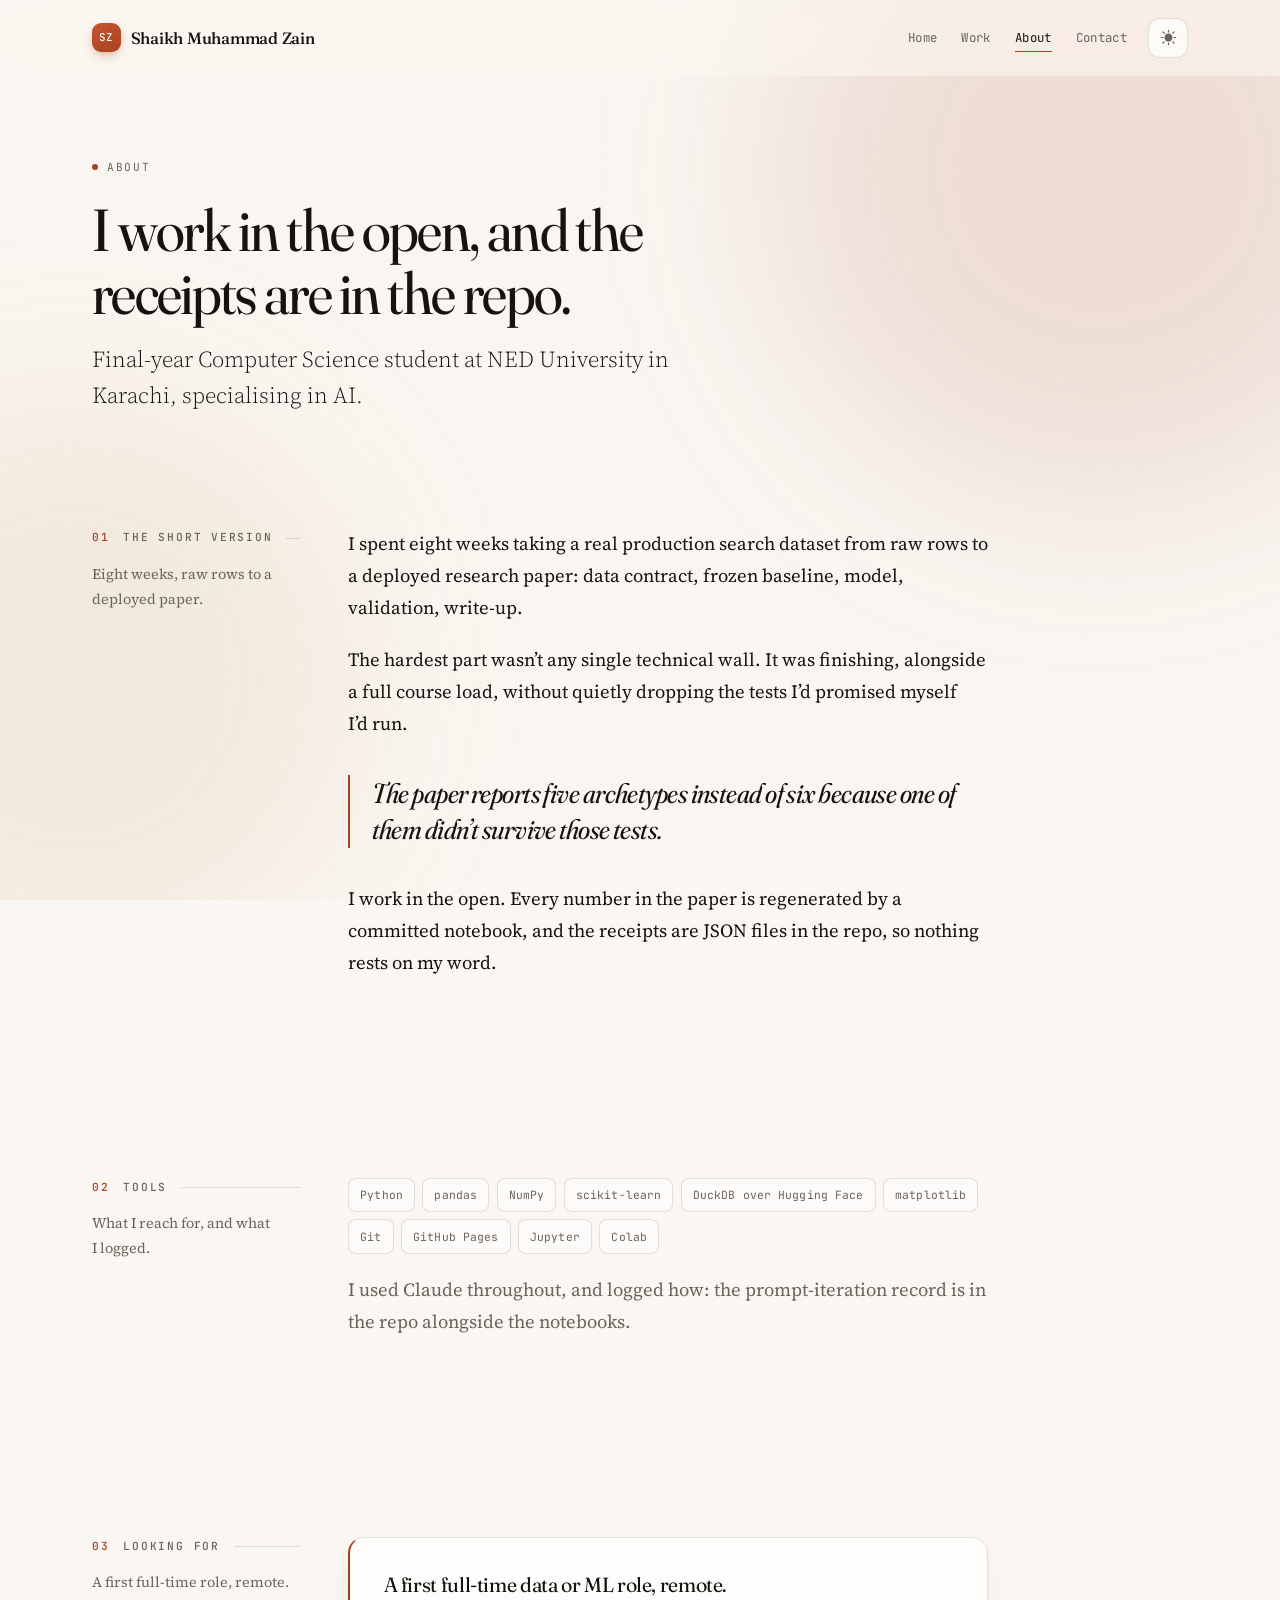
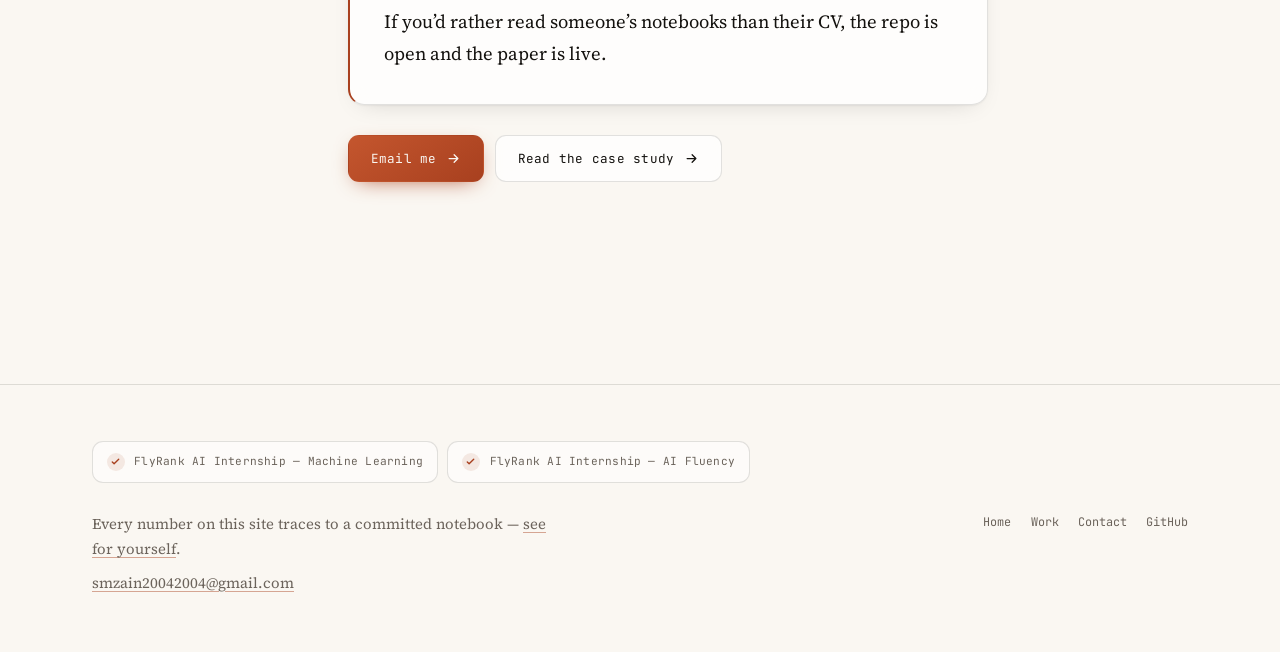
==== about.html @ d1a9a8fe "Add social share card and og:image meta Sharing any page previously rendered as a bare text card. Ad" ====
<!doctype html>
<html lang="en">
<head>
<meta charset="utf-8">
<meta name="viewport" content="width=device-width,initial-scale=1">
<title>About — Shaikh Muhammad Zain</title>
<meta name="description" content="Final-year Computer Science student at NED University in Karachi, specialising in AI. Eight weeks from raw rows to a deployed research paper.">
<link rel="canonical" href="https://zaindev04.github.io/about.html">
<meta name="theme-color" content="#FAF7F2" media="(prefers-color-scheme:light)">
<meta name="theme-color" content="#0B0A09" media="(prefers-color-scheme:dark)">
<meta property="og:type" content="profile">
<meta property="og:url" content="https://zaindev04.github.io/about.html">
<meta property="og:title" content="About — Shaikh Muhammad Zain">
<meta property="og:description" content="Final-year CS student at NED University, Karachi, specialising in AI. I work in the open — every number is regenerated by a committed notebook.">
<meta property="og:image" content="https://zaindev04.github.io/assets/og.png">
<meta property="og:image:width" content="1200">
<meta property="og:image:height" content="630">
<meta property="og:image:alt" content="Shaikh Muhammad Zain - I take messy production data from raw rows to a decision a team can act on. Five clusters of 3,365, 2,920, 735, 588 and 522 pages, with the 735 group highlighted.">
<meta name="twitter:card" content="summary_large_image">
<link rel="icon" href="data:image/svg+xml,%3Csvg%20xmlns%3D%22http%3A%2F%2Fwww.w3.org%2F2000%2Fsvg%22%20viewBox%3D%220%200%2032%2032%22%3E%3Crect%20width%3D%2232%22%20height%3D%2232%22%20rx%3D%228%22%20fill%3D%22%23E9A15E%22%2F%3E%3Ctext%20x%3D%2216%22%20y%3D%2222.5%22%20font-family%3D%22monospace%22%20font-size%3D%2217%22%20font-weight%3D%22700%22%20text-anchor%3D%22middle%22%20fill%3D%22%230B0A09%22%3EZ%3C%2Ftext%3E%3C%2Fsvg%3E">
<link rel="preconnect" href="https://fonts.googleapis.com">
<link rel="preconnect" href="https://fonts.gstatic.com" crossorigin>
<link rel="stylesheet" href="https://fonts.googleapis.com/css2?family=Fraunces:ital,opsz,wght@0,9..144,300..700;1,9..144,300..700&family=JetBrains+Mono:wght@400;500&family=Source+Serif+4:ital,opsz,wght@0,8..60,300..600;1,8..60,300..400&display=swap">
<link rel="stylesheet" href="assets/site.css">
<script>document.documentElement.classList.add('js');try{var t=localStorage.getItem('theme');if(t)document.documentElement.setAttribute('data-theme',t)}catch(e){}setTimeout(function(){if(!window.__siteBooted)document.querySelectorAll('.rv').forEach(function(e){e.classList.add('in')})},3000);</script>
</head>
<body>

<div class="progress" aria-hidden="true"></div>
<div class="aura" aria-hidden="true"><i></i><i></i></div>
<a class="skip" href="#main">Skip to content</a>

<header>
  <div class="shell bar">
    <a class="mark" href="index.html">
      <span class="glyph" aria-hidden="true">SZ</span>
      <span class="full">Shaikh Muhammad Zain</span>
    </a>
    <nav class="primary" aria-label="Primary">
      <a href="index.html">Home</a>
      <a href="work.html">Work</a>
      <a href="about.html" aria-current="page">About</a>
      <a href="contact.html">Contact</a>
    </nav>
    <button class="tog" type="button" aria-label="Switch theme" aria-pressed="false">
      <svg viewBox="0 0 24 24" fill="none" aria-hidden="true">
        <mask id="moon"><rect width="24" height="24" fill="#fff"/><circle class="cut" cx="12" cy="12" r="7" fill="#000"/></mask>
        <circle cx="12" cy="12" r="5.5" fill="currentColor" mask="url(#moon)"/>
        <g class="rays" stroke="currentColor" stroke-width="1.7" stroke-linecap="round">
          <path d="M12 1.8v2.3M12 19.9v2.3M4.2 4.2l1.7 1.7M18.1 18.1l1.7 1.7M1.8 12h2.3M19.9 12h2.3M4.2 19.8l1.7-1.7M18.1 5.9l1.7-1.7"/>
        </g>
      </svg>
    </button>
    <button class="burger" type="button" aria-label="Menu" aria-expanded="false" aria-controls="menu">
      <span></span><span></span><span></span>
    </button>
  </div>
</header>

<div class="sheet" id="menu">
  <a href="index.html"><i>01</i> Home</a>
  <a href="work.html"><i>02</i> Work</a>
  <a href="about.html"><i>03</i> About</a>
  <a href="contact.html"><i>04</i> Contact</a>
</div>

<main id="main">

  <section class="shell">
    <p class="eyebrow rv"><span class="dot" aria-hidden="true"></span>About</p>
    <h1 class="page col-wide rv">I work in the open, and the receipts are in the repo.</h1>
    <p class="lede col rv">Final-year Computer Science student at NED University in Karachi,
    specialising in AI.</p>
  </section>

  <section class="shell band">
    <div class="rail">
      <div class="aside rv">
        <h2 class="rulehead"><span class="n">01</span> The short version</h2>
        <p>Eight weeks, raw rows to a deployed paper.</p>
      </div>
      <div class="col rv">
        <p>I spent eight weeks taking a real production search dataset from raw rows to a deployed
        research paper: data contract, frozen baseline, model, validation, write-up.</p>
        <p>The hardest part wasn&rsquo;t any single technical wall. It was finishing, alongside a full
        course load, without quietly dropping the tests I&rsquo;d promised myself I&rsquo;d run.</p>
        <p class="pull">The paper reports five archetypes instead of six because one of them
        didn&rsquo;t survive those tests.</p>
        <p>I work in the open. Every number in the paper is regenerated by a committed notebook, and
        the receipts are JSON files in the repo, so nothing rests on my word.</p>
      </div>
    </div>
  </section>

  <section class="shell band">
    <div class="rail">
      <div class="aside rv">
        <h2 class="rulehead"><span class="n">02</span> Tools</h2>
        <p>What I reach for, and what I logged.</p>
      </div>
      <div class="col rv">
        <ul class="chips">
          <li class="chip">Python</li>
          <li class="chip">pandas</li>
          <li class="chip">NumPy</li>
          <li class="chip">scikit-learn</li>
          <li class="chip">DuckDB over Hugging Face</li>
          <li class="chip">matplotlib</li>
          <li class="chip">Git</li>
          <li class="chip">GitHub Pages</li>
          <li class="chip">Jupyter</li>
          <li class="chip">Colab</li>
        </ul>
        <p class="muted">I used Claude throughout, and logged how: the prompt-iteration record is in
        the repo alongside the notebooks.</p>
      </div>
    </div>
  </section>

  <section class="shell band">
    <div class="rail">
      <div class="aside rv">
        <h2 class="rulehead"><span class="n">03</span> Looking for</h2>
        <p>A first full-time role, remote.</p>
      </div>
      <div class="col rv">
        <div class="panel panel-accent">
          <h3>A first full-time data or ML role, remote.</h3>
          <p style="margin-bottom:0">If you&rsquo;d rather read someone&rsquo;s notebooks than their
          CV, the repo is open and the paper is live.</p>
        </div>
        <div class="actions">
          <a class="btn btn-solid" href="mailto:smzain20042004@gmail.com?subject=Role">
            <span>Email me</span>
            <svg viewBox="0 0 24 24" fill="none" stroke="currentColor" stroke-width="2" stroke-linecap="round" stroke-linejoin="round" aria-hidden="true"><path d="M5 12h14M13 6l6 6-6 6"/></svg>
          </a>
          <a class="btn btn-ghost" href="work.html">
            <span>Read the case study</span>
            <svg viewBox="0 0 24 24" fill="none" stroke="currentColor" stroke-width="2" stroke-linecap="round" stroke-linejoin="round" aria-hidden="true"><path d="M5 12h14M13 6l6 6-6 6"/></svg>
          </a>
        </div>
      </div>
    </div>
  </section>

</main>

<footer>
  <div class="shell">
    <div class="creds">
      <a class="badge" href="https://internship.flyrank.ai/verify/FR-D11-78688-4745F?first_name=Shaikh" target="_blank" rel="noopener">
        <span class="seal" aria-hidden="true"><svg viewBox="0 0 24 24" fill="none" stroke="currentColor" stroke-width="3" stroke-linecap="round" stroke-linejoin="round"><path d="m5 13 4 4 10-10"/></svg></span>
        FlyRank AI Internship — Machine Learning
      </a>
      <a class="badge" href="https://internship.flyrank.ai/verify/FR-D11-ABB84-E6DFD?first_name=Shaikh" target="_blank" rel="noopener">
        <span class="seal" aria-hidden="true"><svg viewBox="0 0 24 24" fill="none" stroke="currentColor" stroke-width="3" stroke-linecap="round" stroke-linejoin="round"><path d="m5 13 4 4 10-10"/></svg></span>
        FlyRank AI Internship — AI Fluency
      </a>
    </div>
    <div class="foot-grid">
      <div>
        <p>Every number on this site traces to a committed notebook —
        <a href="https://github.com/ZainDev04/Flyrank-ML-Internship">see for yourself</a>.</p>
        <p><a href="mailto:smzain20042004@gmail.com">smzain20042004@gmail.com</a></p>
      </div>
      <nav class="foot-links" aria-label="Footer">
        <a href="index.html">Home</a>
        <a href="work.html">Work</a>
        <a href="contact.html">Contact</a>
        <a href="https://github.com/ZainDev04/Flyrank-ML-Internship">GitHub</a>
      </nav>
    </div>
  </div>
</footer>

<script src="assets/site.js"></script>
</body>
</html>
---- assets/site.css ----
/* =========================================================================
   Shaikh Muhammad Zain — portfolio
   Dark editorial luxe. One stylesheet, no framework, no build step.
   ========================================================================= */

/* ---------- 1. tokens ---------------------------------------------------- */
:root{
  /* warm paper — light theme is the fallback identity */
  --bg:#FAF7F2;
  --bg-2:#F3EFE8;
  --fg:#14120F;
  --muted:#6B635B;
  --rule:rgba(20,18,15,.12);
  --rule-2:rgba(20,18,15,.06);
  --surface:rgba(255,255,255,.72);
  --surface-2:rgba(255,255,255,.5);
  --accent:#A8401F;
  --accent-lift:#C4562E;
  --accent-ink:#FAF7F2;
  --accent-soft:rgba(168,64,31,.10);
  --glow-a:rgba(168,64,31,.13);
  --glow-b:rgba(196,120,46,.10);
  --shadow:0 1px 2px rgba(20,18,15,.05),0 8px 26px -14px rgba(20,18,15,.22);
  --shadow-lift:0 2px 6px rgba(20,18,15,.06),0 20px 50px -24px rgba(20,18,15,.30);
  --grain:.024;

  /* type */
  --display:"Fraunces",Charter,"Iowan Old Style",Georgia,serif;
  --serif:"Source Serif 4",Charter,Georgia,serif;
  --mono:"JetBrains Mono",ui-monospace,SFMono-Regular,Menlo,monospace;

  /* metrics */
  --measure:40rem;      /* reading column */
  --wide:74rem;         /* section shell  */
  --gutter:clamp(1.15rem,4.5vw,2.75rem);
  --fs:clamp(1rem,.94rem + .28vw,1.1875rem);

  /* motion */
  --ease:cubic-bezier(.22,.68,.36,1);
  --ease-out:cubic-bezier(.16,1,.3,1);
  --t:.45s;
}

/* dark — the primary identity */
@media (prefers-color-scheme:dark){
  :root:not([data-theme=light]){
    --bg:#0B0A09;
    --bg-2:#131110;
    --fg:#F2EDE6;
    --muted:#9A9189;
    --rule:rgba(242,237,230,.13);
    --rule-2:rgba(242,237,230,.06);
    --surface:rgba(242,237,230,.035);
    --surface-2:rgba(242,237,230,.02);
    --accent:#E9A15E;
    --accent-lift:#F4B776;
    --accent-ink:#0B0A09;
    --accent-soft:rgba(233,161,94,.13);
    --glow-a:rgba(233,161,94,.16);
    --glow-b:rgba(200,92,58,.14);
    --shadow:0 1px 2px rgba(0,0,0,.5),0 10px 34px -16px rgba(0,0,0,.8);
    --shadow-lift:0 2px 8px rgba(0,0,0,.55),0 26px 60px -26px rgba(0,0,0,.9);
    --grain:.05;
  }
}
:root[data-theme=dark]{
  --bg:#0B0A09;
  --bg-2:#131110;
  --fg:#F2EDE6;
  --muted:#9A9189;
  --rule:rgba(242,237,230,.13);
  --rule-2:rgba(242,237,230,.06);
  --surface:rgba(242,237,230,.035);
  --surface-2:rgba(242,237,230,.02);
  --accent:#E9A15E;
  --accent-lift:#F4B776;
  --accent-ink:#0B0A09;
  --accent-soft:rgba(233,161,94,.13);
  --glow-a:rgba(233,161,94,.16);
  --glow-b:rgba(200,92,58,.14);
  --shadow:0 1px 2px rgba(0,0,0,.5),0 10px 34px -16px rgba(0,0,0,.8);
  --shadow-lift:0 2px 8px rgba(0,0,0,.55),0 26px 60px -26px rgba(0,0,0,.9);
  --grain:.05;
}

/* ---------- 2. base ------------------------------------------------------ */
*,*::before,*::after{box-sizing:border-box}
html{scroll-behavior:smooth;-webkit-text-size-adjust:100%}
body{
  margin:0;background:var(--bg);color:var(--fg);
  font-family:var(--serif);font-size:var(--fs);line-height:1.72;
  -webkit-font-smoothing:antialiased;-moz-osx-font-smoothing:grayscale;
  overflow-x:hidden;
  transition:background var(--t) var(--ease),color var(--t) var(--ease);
}
/* Film grain — the tactile layer that keeps flat dark from looking cheap.
   Deliberately no mix-blend-mode and no oversized box: a blended full-screen
   layer pulls the whole page into one composited group and repaints on every
   scroll. Plain opacity over a fixed viewport-sized tile is far cheaper and
   visually near-identical at these levels. */
body::after{
  content:"";position:fixed;inset:0;z-index:9999;pointer-events:none;
  opacity:var(--grain);
  background-image:url("data:image/svg+xml;charset=utf-8,%3Csvg%20xmlns%3D%22http%3A%2F%2Fwww.w3.org%2F2000%2Fsvg%22%20width%3D%22220%22%20height%3D%22220%22%3E%3Cfilter%20id%3D%22n%22%3E%3CfeTurbulence%20type%3D%22fractalNoise%22%20baseFrequency%3D%22.82%22%20numOctaves%3D%224%22%20stitchTiles%3D%22stitch%22%2F%3E%3CfeColorMatrix%20type%3D%22saturate%22%20values%3D%220%22%2F%3E%3C%2Ffilter%3E%3Crect%20width%3D%22100%25%22%20height%3D%22100%25%22%20filter%3D%22url(%23n)%22%2F%3E%3C%2Fsvg%3E");
  transition:opacity var(--t) var(--ease);
}
img,svg,canvas{display:block;max-width:100%}
::selection{background:var(--accent);color:var(--accent-ink)}
:focus-visible{outline:2px solid var(--accent);outline-offset:3px;border-radius:3px}
.sr{position:absolute;width:1px;height:1px;padding:0;margin:-1px;overflow:hidden;
  clip:rect(0 0 0 0);white-space:nowrap;border:0}
.skip{
  position:fixed;top:.6rem;left:.6rem;z-index:200;transform:translateY(-180%);
  background:var(--fg);color:var(--bg);padding:.62rem 1rem;border-radius:8px;
  font-family:var(--mono);font-size:.76rem;text-decoration:none;
  transition:transform .3s var(--ease);
}
.skip:focus{transform:none}

/* ---------- 3. layout ---------------------------------------------------- */
.shell{width:100%;max-width:var(--wide);margin-inline:auto;padding-inline:var(--gutter)}
.col{max-width:var(--measure)}
.col-wide{max-width:56rem}
main{padding-top:clamp(2.25rem,6vw,4.5rem)}
section{position:relative}
.band{padding-block:clamp(2.75rem,7vw,6rem)}
.band-tight{padding-block:clamp(2rem,5vw,3.5rem)}

/* ambient light — two slow pools drifting behind the page */
.aura{position:fixed;inset:0;z-index:-1;pointer-events:none;overflow:hidden}
.aura i{position:absolute;display:block;border-radius:50%;filter:blur(90px);will-change:transform}
.aura i:nth-child(1){
  width:52vw;height:52vw;max-width:760px;max-height:760px;
  top:-18vh;right:-12vw;background:var(--glow-a);
  animation:drift-a 34s var(--ease) infinite alternate;
}
.aura i:nth-child(2){
  width:44vw;height:44vw;max-width:620px;max-height:620px;
  top:44vh;left:-16vw;background:var(--glow-b);
  animation:drift-b 42s var(--ease) infinite alternate;
}
@keyframes drift-a{to{transform:translate3d(-7vw,9vh,0) scale(1.14)}}
@keyframes drift-b{to{transform:translate3d(9vw,-7vh,0) scale(1.1)}}

/* ---------- 4. header ---------------------------------------------------- */
.progress{
  position:fixed;top:0;left:0;height:2px;width:100%;z-index:120;
  transform:scaleX(0);transform-origin:0 50%;
  background:linear-gradient(90deg,var(--accent),var(--accent-lift));
  will-change:transform;
}
header{
  position:sticky;top:0;z-index:100;
  background:color-mix(in srgb,var(--bg) 80%,transparent);
  border-bottom:1px solid transparent;
  transition:border-color .4s var(--ease),background .4s var(--ease);
}
@supports (backdrop-filter:blur(1px)) or (-webkit-backdrop-filter:blur(1px)){
  header{
    background:color-mix(in srgb,var(--bg) 62%,transparent);
    -webkit-backdrop-filter:saturate(1.5) blur(16px);
    backdrop-filter:saturate(1.5) blur(16px);
  }
}
header.stuck{border-bottom-color:var(--rule)}
.bar{display:flex;align-items:center;gap:.6rem;padding-block:clamp(.8rem,2vw,1.1rem)}

.mark{
  display:inline-flex;align-items:center;gap:.6rem;margin-right:auto;
  text-decoration:none;color:var(--fg);font-family:var(--display);
  font-weight:500;font-size:1.02rem;letter-spacing:-.015em;
}
.mark .glyph{
  display:grid;place-items:center;flex:none;width:29px;height:29px;border-radius:9px;
  background:linear-gradient(145deg,var(--accent-lift),var(--accent));
  color:var(--accent-ink);font-family:var(--mono);font-size:.68rem;font-weight:500;
  letter-spacing:.01em;line-height:1;
  box-shadow:0 4px 14px -6px var(--accent);
  transition:transform .55s var(--ease-out);
}
.mark:hover .glyph{transform:rotate(-9deg) scale(1.07)}
.mark .full{white-space:nowrap}

nav.primary{display:flex;align-items:center;gap:.1rem}
nav.primary a{
  position:relative;color:var(--muted);text-decoration:none;
  font-family:var(--mono);font-size:.775rem;letter-spacing:.03em;
  padding:.55rem .7rem;border-radius:7px;
  transition:color .3s var(--ease);
}
nav.primary a::after{
  content:"";position:absolute;left:.7rem;right:.7rem;bottom:.3rem;height:1px;
  background:var(--accent);transform:scaleX(0);transform-origin:100% 50%;
  transition:transform .42s var(--ease-out);
}
nav.primary a:hover{color:var(--fg)}
nav.primary a:hover::after,
nav.primary a[aria-current=page]::after{transform:scaleX(1);transform-origin:0 50%}
nav.primary a[aria-current=page]{color:var(--fg)}

.tog,.burger{
  flex:none;display:grid;place-items:center;width:40px;height:40px;
  background:var(--surface);border:1px solid var(--rule);border-radius:11px;
  color:var(--muted);cursor:pointer;
  transition:color .3s var(--ease),border-color .3s var(--ease),background .3s var(--ease);
}
.tog:hover,.burger:hover{color:var(--fg);border-color:var(--accent);background:var(--accent-soft)}
.tog svg{width:17px;height:17px}
.tog .cut{transform:translate(9px,-9px);transition:transform .55s var(--ease-out)}
.tog .rays{opacity:1;transform-origin:12px 12px;
  transition:opacity .3s var(--ease),transform .55s var(--ease-out)}
:root[data-theme=dark] .tog .cut{transform:translate(-3.5px,-3.5px)}
:root[data-theme=dark] .tog .rays{opacity:0;transform:scale(.4)}
@media (prefers-color-scheme:dark){
  :root:not([data-theme=light]) .tog .cut{transform:translate(-3.5px,-3.5px)}
  :root:not([data-theme=light]) .tog .rays{opacity:0;transform:scale(.4)}
}

/* mobile menu */
.burger{display:none;color:var(--fg)}
.burger span{display:block;width:15px;height:1.5px;background:currentColor;border-radius:2px;
  transition:transform .4s var(--ease-out),opacity .25s var(--ease)}
.burger span+span{margin-top:4px}
.burger[aria-expanded=true] span:nth-child(1){transform:translateY(5.5px) rotate(45deg)}
.burger[aria-expanded=true] span:nth-child(2){opacity:0}
.burger[aria-expanded=true] span:nth-child(3){transform:translateY(-5.5px) rotate(-45deg)}
.sheet{
  position:fixed;inset:0;z-index:99;display:none;
  padding:5.5rem var(--gutter) 2rem;
  background:color-mix(in srgb,var(--bg) 97%,transparent);
  -webkit-backdrop-filter:blur(22px);backdrop-filter:blur(22px);
}
.sheet.open{display:block}
.sheet a{
  display:flex;align-items:baseline;gap:.9rem;
  padding:1.1rem 0;border-bottom:1px solid var(--rule-2);
  color:var(--fg);text-decoration:none;
  font-family:var(--display);font-size:1.7rem;font-weight:400;letter-spacing:-.022em;
  opacity:0;transform:translateY(16px);
}
.sheet.open a{animation:sheet-in .55s var(--ease-out) forwards}
.sheet.open a:nth-child(1){animation-delay:.04s}
.sheet.open a:nth-child(2){animation-delay:.09s}
.sheet.open a:nth-child(3){animation-delay:.14s}
.sheet.open a:nth-child(4){animation-delay:.19s}
.sheet a i{font-family:var(--mono);font-size:.66rem;font-style:normal;color:var(--accent)}
@keyframes sheet-in{to{opacity:1;transform:none}}

/* ---------- 5. type ------------------------------------------------------ */
h1,h2,h3,h4{font-family:var(--display);font-weight:400;
  font-variation-settings:"opsz" 100,"SOFT" 20,"WONK" 0}
.display{
  font-size:clamp(2.15rem,1.15rem + 3.5vw,3.75rem);
  line-height:1.06;letter-spacing:-.03em;margin:0 0 1.5rem;
  font-variation-settings:"opsz" 144,"SOFT" 24,"WONK" 1;
  text-wrap:balance;
}
.display .lit{
  background:linear-gradient(102deg,var(--accent-lift),var(--accent));
  -webkit-background-clip:text;background-clip:text;color:transparent;
  font-style:italic;font-variation-settings:"opsz" 144,"SOFT" 40,"WONK" 1;
}
h1.page{
  font-size:clamp(2rem,1.15rem + 3.4vw,3.7rem);
  line-height:1.06;letter-spacing:-.028em;margin:0 0 1.1rem;
  font-variation-settings:"opsz" 144,"SOFT" 22,"WONK" 1;
  text-wrap:balance;
}
h3{font-size:1.28rem;line-height:1.32;letter-spacing:-.018em;margin:0 0 .5rem;
  font-variation-settings:"opsz" 60,"SOFT" 20,"WONK" 0}
p{margin:0 0 1.2rem;text-wrap:pretty}
a{color:var(--accent);text-decoration-thickness:1px;text-underline-offset:3px;
  text-decoration-color:color-mix(in srgb,var(--accent) 45%,transparent);
  transition:text-decoration-color .3s var(--ease),color .3s var(--ease)}
a:hover{text-decoration-color:var(--accent)}
strong{font-weight:600;color:var(--fg)}
.lede{font-size:clamp(1.12rem,1rem + .55vw,1.42rem);line-height:1.56;
  color:var(--fg);font-weight:300;margin-bottom:1.6rem;text-wrap:pretty}
.muted{color:var(--muted)}
.small{font-size:.92rem}
ul.list{padding:0;margin:0 0 1.2rem;list-style:none}
ul.list li{position:relative;padding-left:1.4rem;margin-bottom:.75rem}
ul.list li::before{
  content:"";position:absolute;left:.15rem;top:.72em;width:5px;height:5px;
  border-radius:50%;background:var(--accent);
}

/* section heading: number + label + rule */
.rulehead{
  display:flex;align-items:center;gap:.85rem;
  margin:0 0 1.6rem;font-family:var(--mono);font-weight:500;
  font-size:.7rem;letter-spacing:.16em;text-transform:uppercase;color:var(--muted);
}
.rulehead .n{color:var(--accent);font-variant-numeric:tabular-nums}
.rulehead::after{content:"";flex:1;height:1px;background:var(--rule)}

.eyebrow{
  display:inline-flex;align-items:center;gap:.55rem;margin:0 0 1.4rem;
  font-family:var(--mono);font-size:.7rem;letter-spacing:.16em;
  text-transform:uppercase;color:var(--muted);
}
.eyebrow .dot{
  width:6px;height:6px;border-radius:50%;background:var(--accent);flex:none;
  box-shadow:0 0 0 0 var(--accent);animation:pulse 3s infinite;
}
@keyframes pulse{
  0%{box-shadow:0 0 0 0 var(--accent-soft)}
  70%{box-shadow:0 0 0 8px transparent}
  100%{box-shadow:0 0 0 0 transparent}
}

/* ---------- 6. buttons --------------------------------------------------- */
.actions{display:flex;flex-wrap:wrap;gap:.7rem;margin:1.9rem 0 0}
.btn{
  position:relative;display:inline-flex;align-items:center;gap:.6rem;
  min-height:46px;padding:.72rem 1.35rem;border-radius:11px;
  font-family:var(--mono);font-size:.79rem;letter-spacing:.02em;
  text-decoration:none;cursor:pointer;border:1px solid transparent;
  transition:transform .35s var(--ease-out),box-shadow .35s var(--ease),
             border-color .3s var(--ease),color .3s var(--ease),background .3s var(--ease);
  will-change:transform;
}
.btn svg{width:15px;height:15px;flex:none;
  transition:transform .4s var(--ease-out)}
.btn:hover{transform:translateY(-2px)}
.btn:active{transform:translateY(0)}
.btn-solid{
  background:linear-gradient(145deg,var(--accent-lift),var(--accent));
  color:var(--accent-ink);box-shadow:0 6px 22px -10px var(--accent);
  text-decoration:none;
}
.btn-solid:hover{box-shadow:0 12px 32px -12px var(--accent)}
.btn-solid:hover svg{transform:translateX(3px)}
.btn-ghost{
  background:var(--surface);border-color:var(--rule);color:var(--fg);
  -webkit-backdrop-filter:blur(8px);backdrop-filter:blur(8px);
}
.btn-ghost:hover{border-color:var(--accent);color:var(--accent)}
.btn-ghost:hover svg{transform:translate(2px,-2px)}

/* ---------- 7. surfaces -------------------------------------------------- */
.panel{
  position:relative;border:1px solid var(--rule);border-radius:16px;
  background:var(--surface);padding:clamp(1.35rem,3.5vw,2.1rem);
  -webkit-backdrop-filter:blur(10px);backdrop-filter:blur(10px);
  box-shadow:var(--shadow);
  transition:border-color .4s var(--ease),box-shadow .4s var(--ease),transform .4s var(--ease-out);
}
.panel:hover{border-color:color-mix(in srgb,var(--accent) 45%,var(--rule))}
.panel>:last-child{margin-bottom:0}
.panel-accent{border-left:2px solid var(--accent)}

/* stat tiles */
.tiles{
  display:grid;gap:.8rem;margin:2rem 0 0;
  grid-template-columns:repeat(auto-fit,minmax(min(100%,11.5rem),1fr));
}
.tile{
  position:relative;overflow:hidden;
  border:1px solid var(--rule);border-radius:14px;background:var(--surface);
  padding:1.15rem 1.2rem 1.05rem;
  -webkit-backdrop-filter:blur(10px);backdrop-filter:blur(10px);
  transition:border-color .4s var(--ease),transform .45s var(--ease-out),box-shadow .4s var(--ease);
}
.tile::before{
  content:"";position:absolute;inset:0 0 auto 0;height:1px;
  background:linear-gradient(90deg,transparent,var(--accent),transparent);
  opacity:0;transition:opacity .45s var(--ease);
}
.tile:hover{transform:translateY(-3px);border-color:color-mix(in srgb,var(--accent) 40%,var(--rule));
  box-shadow:var(--shadow-lift)}
.tile:hover::before{opacity:.9}
.tile .v{
  display:block;font-family:var(--mono);font-weight:500;
  font-size:clamp(1.35rem,1.1rem + .9vw,1.85rem);
  letter-spacing:-.03em;line-height:1.1;color:var(--fg);
  font-variant-numeric:tabular-nums;
}
.tile .k{
  display:block;margin-top:.45rem;font-family:var(--mono);
  font-size:.66rem;letter-spacing:.11em;text-transform:uppercase;color:var(--muted);
  line-height:1.5;
}
.tile.hi .v{color:var(--accent)}

/* numbered decision cards */
.steps{display:grid;gap:.85rem;margin:0 0 1.4rem;padding:0;list-style:none}
.step{
  display:grid;grid-template-columns:auto 1fr;gap:1rem;align-items:start;
  border:1px solid var(--rule);border-radius:14px;background:var(--surface-2);
  padding:1.2rem 1.35rem;
  transition:border-color .4s var(--ease),background .4s var(--ease),transform .4s var(--ease-out);
}
.step:hover{border-color:color-mix(in srgb,var(--accent) 40%,var(--rule));
  background:var(--surface);transform:translateX(3px)}
.step .idx{
  font-family:var(--mono);font-size:.7rem;font-weight:500;color:var(--accent);
  letter-spacing:.06em;padding-top:.42em;font-variant-numeric:tabular-nums;
}
.step p{margin:0}
.step p+p{margin-top:.5rem}

/* chips */
.chips{display:flex;flex-wrap:wrap;gap:.45rem;margin:0 0 1.3rem;padding:0;list-style:none}
.chip{
  display:inline-flex;align-items:center;
  border:1px solid var(--rule);border-radius:8px;background:var(--surface-2);
  padding:.4rem .7rem;font-family:var(--mono);font-size:.71rem;color:var(--muted);
  letter-spacing:.01em;
  transition:border-color .3s var(--ease),color .3s var(--ease),transform .3s var(--ease-out);
}
.chip:hover{border-color:var(--accent);color:var(--fg);transform:translateY(-2px)}

/* verdict bars — six archetypes, one struck out */
.verdict{display:grid;gap:.5rem;margin:1.5rem 0 0;padding:0;list-style:none}
.vrow{
  display:grid;grid-template-columns:minmax(6.5rem,auto) minmax(0,1fr) auto;
  gap:.5rem .95rem;align-items:center;
  padding:.72rem .95rem;border-radius:10px;border:1px solid var(--rule-2);
  background:var(--surface-2);font-family:var(--mono);font-size:.75rem;
  transition:border-color .35s var(--ease),background .35s var(--ease);
}
.vrow:hover{border-color:var(--rule);background:var(--surface)}
.vrow .nm{color:var(--fg);white-space:nowrap}
.vrow .track{position:relative;height:3px;border-radius:2px;background:var(--rule-2);min-width:2rem}
.vrow .track b{
  position:absolute;inset:0 auto 0 0;display:block;width:var(--w,50%);min-width:5px;
  border-radius:2px;background:var(--accent);opacity:.62;
}
.vrow .tag{font-size:.68rem;color:var(--muted);white-space:nowrap;
  font-variant-numeric:tabular-nums}
.vrow .tag em{font-style:normal;letter-spacing:.1em;text-transform:uppercase;font-size:.62rem}
.vrow.kept .tag em{color:var(--accent)}
.vrow.cut .nm{text-decoration:line-through;text-decoration-color:var(--muted);color:var(--muted)}
.vrow.cut .track b{background:var(--muted);opacity:.3}
.vrow.cut .tag{color:var(--muted);opacity:.85}
@media (max-width:560px){
  .vrow{grid-template-columns:1fr auto}
  .vrow .track{grid-column:1/-1;order:3}
}

/* pull quote */
.pull{
  margin:2.2rem 0;padding:0 0 0 1.4rem;border-left:2px solid var(--accent);
  font-family:var(--display);font-style:italic;font-weight:400;
  font-size:clamp(1.25rem,1.05rem + .85vw,1.75rem);line-height:1.32;
  letter-spacing:-.02em;color:var(--fg);
  font-variation-settings:"opsz" 144,"SOFT" 40,"WONK" 1;
  text-wrap:pretty;
}

/* ---------- 8. hero ------------------------------------------------------ */
.hero{padding-block:clamp(1.5rem,5vw,3.5rem) 0}
.hero .display{margin-bottom:1.15rem}
.hero .pull{margin:0 0 2rem}
.hero .lede{margin-bottom:.4rem}

/* word-by-word entrance.
   The padding/negative-margin pair widens the clipping box past the glyphs so
   descenders (g, y, p) survive overflow:hidden, then translateY overshoots to
   keep the word fully hidden inside the larger box. */
.js .word{
  display:inline-block;overflow:hidden;vertical-align:top;
  padding:.14em .05em .2em;margin:-.14em -.05em -.2em;
}
.js .word>span{display:inline-block;transform:translateY(130%);opacity:0}
.js .word.in>span{
  transform:none;opacity:1;
  transition:transform .95s var(--ease-out),opacity .7s var(--ease);
  transition-delay:calc(var(--i,0)*52ms);
}

/* the split figure */
.figure{margin:clamp(2rem,5vw,3.2rem) 0 0}
.canvas-frame{
  position:relative;border:1px solid var(--rule);border-radius:18px;
  background:linear-gradient(170deg,var(--surface),var(--surface-2));
  -webkit-backdrop-filter:blur(10px);backdrop-filter:blur(10px);
  box-shadow:var(--shadow);overflow:hidden;
}
.canvas-frame::before{
  content:"";position:absolute;inset:0;pointer-events:none;border-radius:18px;
  background:radial-gradient(120% 80% at 50% 120%,var(--accent-soft),transparent 62%);
}
.canvas-head{
  display:flex;align-items:center;gap:.75rem;flex-wrap:wrap;
  padding:.85rem 1.1rem;border-bottom:1px solid var(--rule-2);
  font-family:var(--mono);font-size:.66rem;letter-spacing:.1em;
  text-transform:uppercase;color:var(--muted);position:relative;z-index:1;
}
.canvas-head .sep{flex:1}
canvas#split{width:100%;height:auto;position:relative;z-index:1}
.replay{
  position:absolute;right:.75rem;bottom:.75rem;z-index:2;
  display:inline-flex;align-items:center;gap:.4rem;min-height:32px;
  background:color-mix(in srgb,var(--bg) 82%,transparent);
  -webkit-backdrop-filter:blur(8px);backdrop-filter:blur(8px);
  border:1px solid var(--rule);color:var(--muted);
  font-family:var(--mono);font-size:.66rem;letter-spacing:.04em;
  padding:.35rem .7rem;border-radius:8px;cursor:pointer;
  opacity:0;transition:opacity .4s var(--ease),color .3s var(--ease),border-color .3s var(--ease);
}
.canvas-frame:hover .replay,.replay:focus-visible{opacity:1}
.replay:hover{color:var(--fg);border-color:var(--accent)}
.replay svg{width:12px;height:12px}

.legend{
  display:flex;flex-wrap:wrap;gap:.4rem .95rem;margin-top:.95rem;
  font-family:var(--mono);font-size:.67rem;color:var(--muted);letter-spacing:.02em;
}
.legend span{display:inline-flex;align-items:center;gap:.4rem}
.legend i{width:7px;height:7px;border-radius:50%;background:var(--muted);opacity:.6;flex:none}
.legend .on i{background:var(--accent);opacity:1;box-shadow:0 0 8px var(--accent)}
.legend .on{color:var(--fg)}
figcaption{
  font-size:.94rem;color:var(--muted);margin-top:1rem;line-height:1.62;
  max-width:44rem;text-wrap:pretty;
}
figcaption strong{color:var(--fg)}

/* ---------- 9. work page ------------------------------------------------- */
.meta{
  display:flex;flex-wrap:wrap;gap:.5rem .9rem;margin:0 0 2rem;
  font-family:var(--mono);font-size:.72rem;color:var(--muted);letter-spacing:.03em;
}
.meta span{display:inline-flex;align-items:center;gap:.5rem}
.meta span+span::before{content:"";width:3px;height:3px;border-radius:50%;
  background:var(--muted);opacity:.7}

/* split layout: sticky rail + content */
.rail{display:grid;gap:clamp(1.5rem,4vw,3rem)}
@media (min-width:960px){
  .rail{grid-template-columns:13rem minmax(0,1fr)}
  .rail>.aside{position:sticky;top:6.5rem;align-self:start}
}
.aside .rulehead{margin-bottom:.9rem}
.aside p{font-size:.9rem;color:var(--muted);margin:0}

/* ---------- 10. contact -------------------------------------------------- */
.contact-grid{display:grid;gap:.85rem;margin:2rem 0 0;
  grid-template-columns:repeat(auto-fit,minmax(min(100%,15rem),1fr))}
.ccard{
  display:flex;flex-direction:column;gap:.4rem;
  border:1px solid var(--rule);border-radius:14px;background:var(--surface);
  padding:1.3rem;text-decoration:none;color:var(--fg);
  -webkit-backdrop-filter:blur(10px);backdrop-filter:blur(10px);
  transition:border-color .4s var(--ease),transform .45s var(--ease-out),box-shadow .4s var(--ease);
}
.ccard:hover{transform:translateY(-3px);border-color:var(--accent);box-shadow:var(--shadow-lift)}
.ccard .k{font-family:var(--mono);font-size:.66rem;letter-spacing:.12em;
  text-transform:uppercase;color:var(--muted)}
.ccard .v{font-size:1.02rem;word-break:break-word;line-height:1.45}
.ccard .go{display:inline-flex;align-items:center;gap:.4rem;margin-top:.35rem;
  font-family:var(--mono);font-size:.7rem;color:var(--accent)}
.ccard .go svg{width:13px;height:13px;transition:transform .4s var(--ease-out)}
.ccard:hover .go svg{transform:translateX(3px)}
.copy{
  display:inline-flex;align-items:center;gap:.5rem;min-height:40px;
  margin-top:.2rem;padding:.45rem .8rem;border-radius:9px;
  border:1px solid var(--rule);background:transparent;color:var(--muted);
  font-family:var(--mono);font-size:.7rem;cursor:pointer;
  transition:color .3s var(--ease),border-color .3s var(--ease)}
.copy:hover{color:var(--fg);border-color:var(--accent)}
.copy svg{width:13px;height:13px}

/* ---------- 11. footer --------------------------------------------------- */
footer{
  position:relative;margin-top:clamp(3.5rem,9vw,7rem);
  border-top:1px solid var(--rule);padding-block:clamp(2.25rem,5vw,3.5rem) 3rem;
  color:var(--muted);font-size:.93rem;
}
.creds{display:flex;flex-wrap:wrap;gap:.6rem;margin:0 0 1.8rem}
.badge{
  display:inline-flex;align-items:center;gap:.6rem;min-height:42px;
  border:1px solid var(--rule);border-radius:11px;background:var(--surface-2);
  padding:.5rem .85rem;font-family:var(--mono);font-size:.7rem;letter-spacing:.02em;
  text-decoration:none;color:var(--muted);
  transition:border-color .35s var(--ease),color .35s var(--ease),transform .4s var(--ease-out);
}
.badge:hover{border-color:var(--accent);color:var(--fg);transform:translateY(-2px)}
.badge .seal{
  display:grid;place-items:center;width:18px;height:18px;border-radius:50%;flex:none;
  background:var(--accent-soft);color:var(--accent);
}
.badge .seal svg{width:11px;height:11px}
.foot-grid{display:grid;gap:1.5rem;align-items:start}
@media (min-width:760px){.foot-grid{grid-template-columns:1fr auto}}
.foot-grid p{margin:0 0 .5rem;max-width:34rem}
.foot-links{display:flex;flex-wrap:wrap;gap:.4rem 1.2rem;
  font-family:var(--mono);font-size:.74rem}
.foot-links a{color:var(--muted);text-decoration:none;
  transition:color .3s var(--ease)}
.foot-links a:hover{color:var(--accent)}
footer a{color:var(--muted)}
footer a:hover{color:var(--fg)}

/* ---------- 12. reveal motion -------------------------------------------- */
.js .rv{opacity:0;transform:translateY(18px);
  transition:opacity .8s var(--ease),transform .8s var(--ease-out)}
.js .rv.in{opacity:1;transform:none}

@media (prefers-reduced-motion:reduce){
  html{scroll-behavior:auto}
  *,*::before,*::after{
    animation-duration:.001ms!important;animation-iteration-count:1!important;
    transition-duration:.001ms!important;scroll-behavior:auto!important;
  }
  .js .rv{opacity:1!important;transform:none!important}
  .js .word>span{transform:none!important;opacity:1!important}
  .aura i{animation:none}
  .btn:hover,.tile:hover,.ccard:hover,.badge:hover,.step:hover{transform:none}
}

/* ---------- 13. responsive ----------------------------------------------- */
@media (max-width:820px){
  nav.primary{display:none}
  .burger{display:grid}
}
@media (max-width:560px){
  .mark .full{display:none}
  .actions .btn{flex:1 1 100%;justify-content:center}
  .rulehead{font-size:.66rem;gap:.6rem}
  .pull{padding-left:1rem}
  figcaption{font-size:.89rem}
}
@media (min-width:1600px){
  :root{--wide:80rem;--measure:42rem}
}
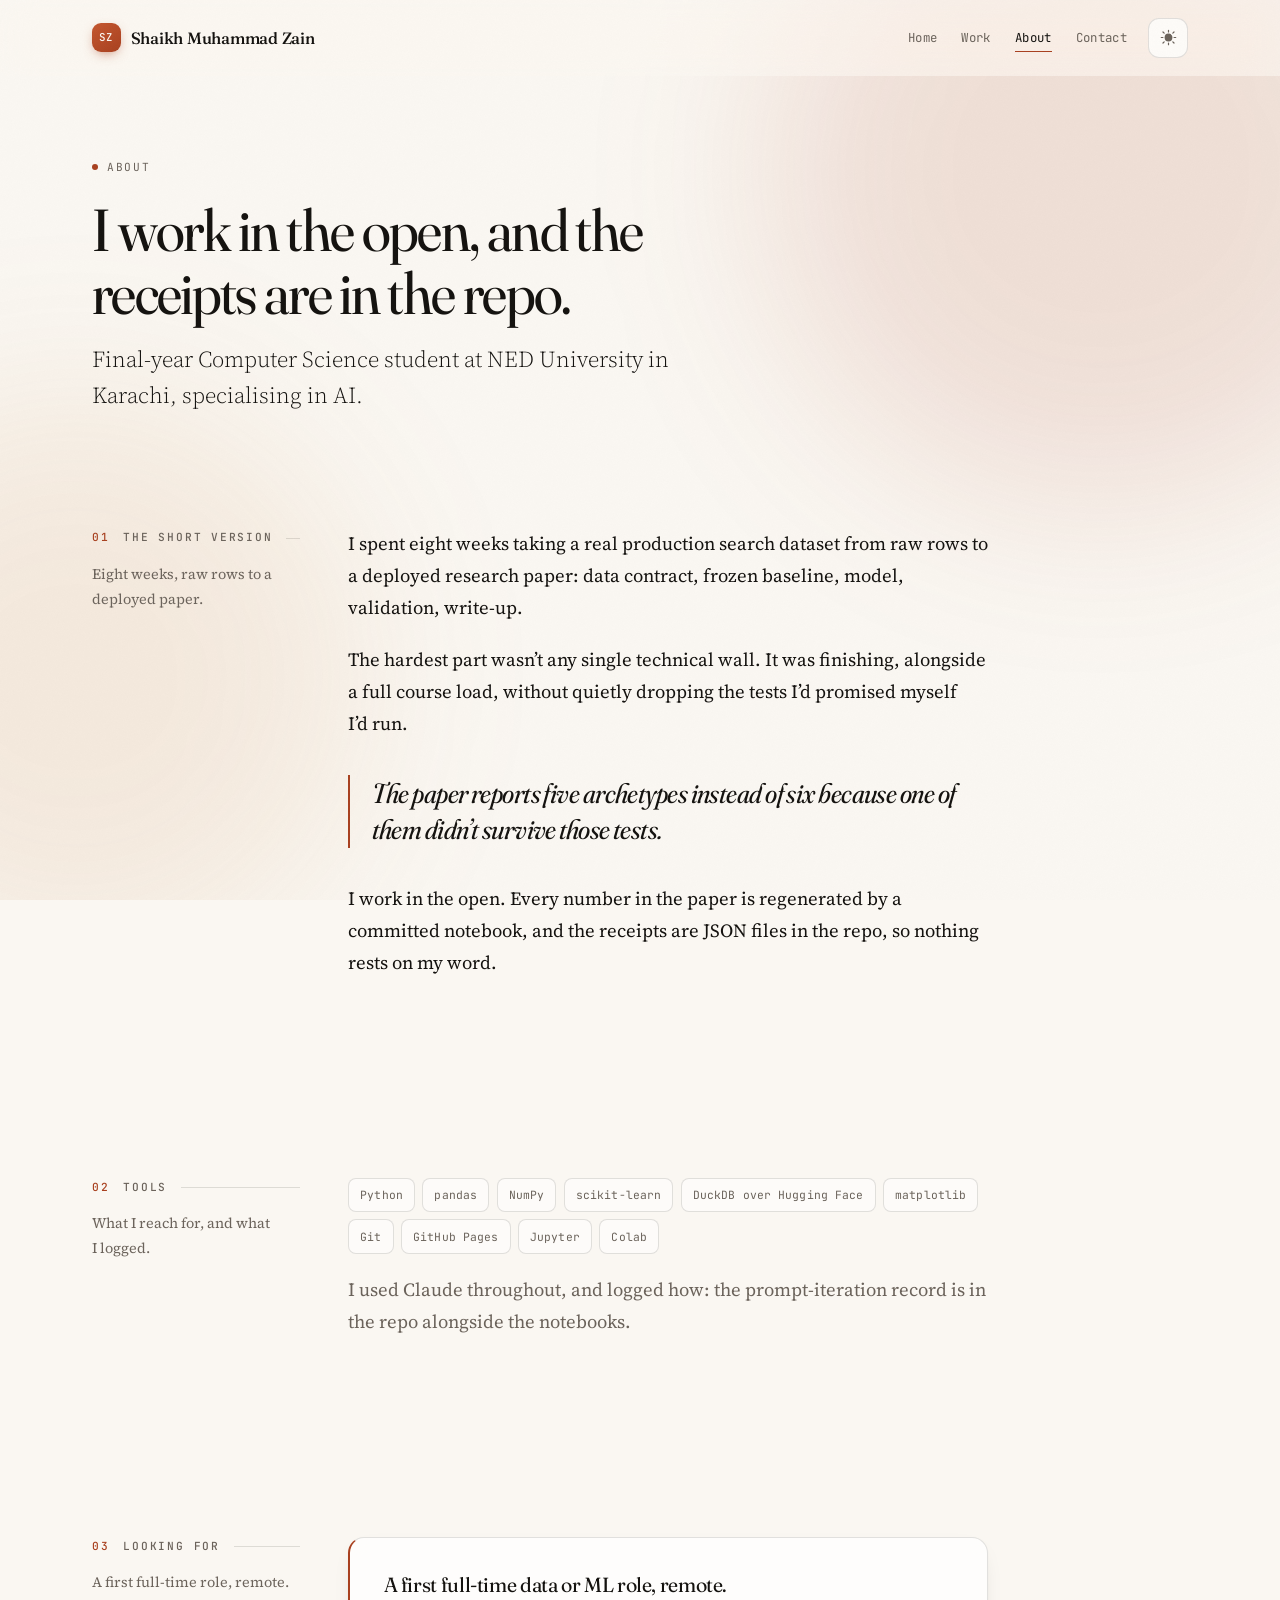
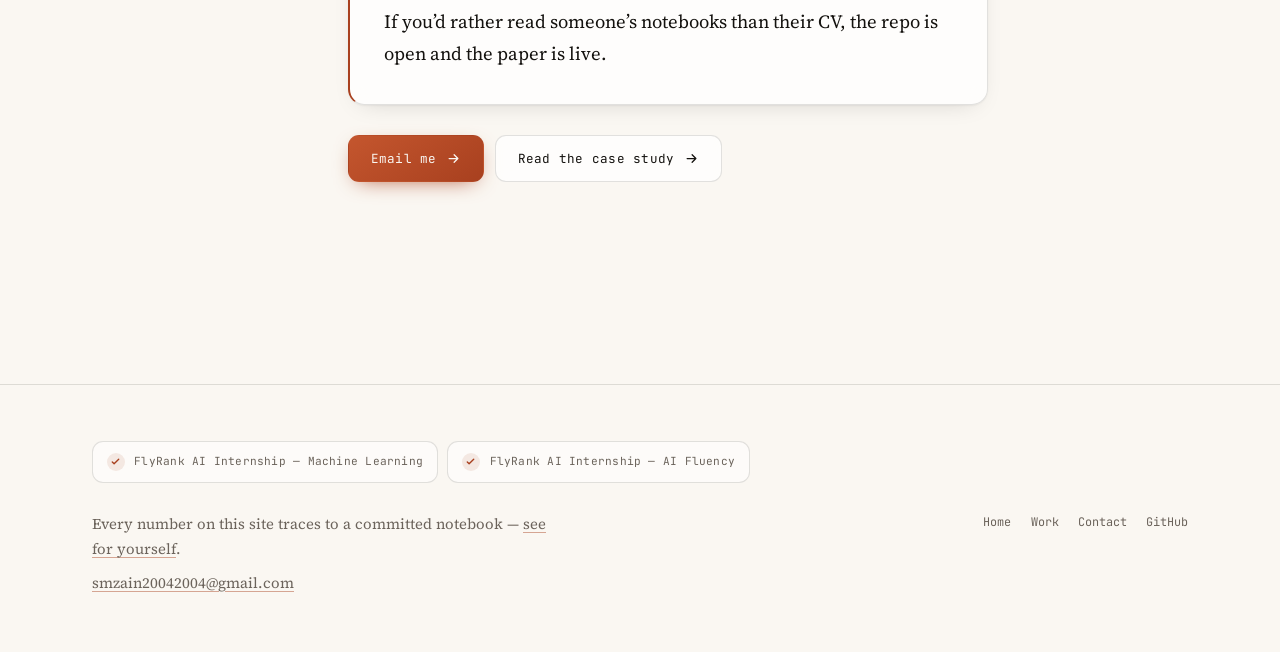
==== commit 76246891: "Consolidate to four self-contained pages Inline the shared stylesheet and script back into each page" ====
--- a/about.html
+++ b/about.html
@@ -12,16 +12,648 @@
 <meta property="og:url" content="https://zaindev04.github.io/about.html">
 <meta property="og:title" content="About — Shaikh Muhammad Zain">
 <meta property="og:description" content="Final-year CS student at NED University, Karachi, specialising in AI. I work in the open — every number is regenerated by a committed notebook.">
-<meta property="og:image" content="https://zaindev04.github.io/assets/og.png">
-<meta property="og:image:width" content="1200">
-<meta property="og:image:height" content="630">
-<meta property="og:image:alt" content="Shaikh Muhammad Zain - I take messy production data from raw rows to a decision a team can act on. Five clusters of 3,365, 2,920, 735, 588 and 522 pages, with the 735 group highlighted.">
-<meta name="twitter:card" content="summary_large_image">
+<meta name="twitter:card" content="summary">
 <link rel="icon" href="data:image/svg+xml,%3Csvg%20xmlns%3D%22http%3A%2F%2Fwww.w3.org%2F2000%2Fsvg%22%20viewBox%3D%220%200%2032%2032%22%3E%3Crect%20width%3D%2232%22%20height%3D%2232%22%20rx%3D%228%22%20fill%3D%22%23E9A15E%22%2F%3E%3Ctext%20x%3D%2216%22%20y%3D%2222.5%22%20font-family%3D%22monospace%22%20font-size%3D%2217%22%20font-weight%3D%22700%22%20text-anchor%3D%22middle%22%20fill%3D%22%230B0A09%22%3EZ%3C%2Ftext%3E%3C%2Fsvg%3E">
 <link rel="preconnect" href="https://fonts.googleapis.com">
 <link rel="preconnect" href="https://fonts.gstatic.com" crossorigin>
 <link rel="stylesheet" href="https://fonts.googleapis.com/css2?family=Fraunces:ital,opsz,wght@0,9..144,300..700;1,9..144,300..700&family=JetBrains+Mono:wght@400;500&family=Source+Serif+4:ital,opsz,wght@0,8..60,300..600;1,8..60,300..400&display=swap">
-<link rel="stylesheet" href="assets/site.css">
+<style>
+/* =========================================================================
+   Shaikh Muhammad Zain — portfolio
+   Dark editorial luxe. One stylesheet, no framework, no build step.
+   ========================================================================= */
+
+/* ---------- 1. tokens ---------------------------------------------------- */
+:root{
+  /* warm paper — light theme is the fallback identity */
+  --bg:#FAF7F2;
+  --bg-2:#F3EFE8;
+  --fg:#14120F;
+  --muted:#6B635B;
+  --rule:rgba(20,18,15,.12);
+  --rule-2:rgba(20,18,15,.06);
+  --surface:rgba(255,255,255,.72);
+  --surface-2:rgba(255,255,255,.5);
+  --accent:#A8401F;
+  --accent-lift:#C4562E;
+  --accent-ink:#FAF7F2;
+  --accent-soft:rgba(168,64,31,.10);
+  --glow-a:rgba(168,64,31,.13);
+  --glow-b:rgba(196,120,46,.10);
+  --shadow:0 1px 2px rgba(20,18,15,.05),0 8px 26px -14px rgba(20,18,15,.22);
+  --shadow-lift:0 2px 6px rgba(20,18,15,.06),0 20px 50px -24px rgba(20,18,15,.30);
+  --grain:.024;
+
+  /* type */
+  --display:"Fraunces",Charter,"Iowan Old Style",Georgia,serif;
+  --serif:"Source Serif 4",Charter,Georgia,serif;
+  --mono:"JetBrains Mono",ui-monospace,SFMono-Regular,Menlo,monospace;
+
+  /* metrics */
+  --measure:40rem;      /* reading column */
+  --wide:74rem;         /* section shell  */
+  --gutter:clamp(1.15rem,4.5vw,2.75rem);
+  --fs:clamp(1rem,.94rem + .28vw,1.1875rem);
+
+  /* motion */
+  --ease:cubic-bezier(.22,.68,.36,1);
+  --ease-out:cubic-bezier(.16,1,.3,1);
+  --t:.45s;
+}
+
+/* dark — the primary identity */
+@media (prefers-color-scheme:dark){
+  :root:not([data-theme=light]){
+    --bg:#0B0A09;
+    --bg-2:#131110;
+    --fg:#F2EDE6;
+    --muted:#9A9189;
+    --rule:rgba(242,237,230,.13);
+    --rule-2:rgba(242,237,230,.06);
+    --surface:rgba(242,237,230,.035);
+    --surface-2:rgba(242,237,230,.02);
+    --accent:#E9A15E;
+    --accent-lift:#F4B776;
+    --accent-ink:#0B0A09;
+    --accent-soft:rgba(233,161,94,.13);
+    --glow-a:rgba(233,161,94,.16);
+    --glow-b:rgba(200,92,58,.14);
+    --shadow:0 1px 2px rgba(0,0,0,.5),0 10px 34px -16px rgba(0,0,0,.8);
+    --shadow-lift:0 2px 8px rgba(0,0,0,.55),0 26px 60px -26px rgba(0,0,0,.9);
+    --grain:.05;
+  }
+}
+:root[data-theme=dark]{
+  --bg:#0B0A09;
+  --bg-2:#131110;
+  --fg:#F2EDE6;
+  --muted:#9A9189;
+  --rule:rgba(242,237,230,.13);
+  --rule-2:rgba(242,237,230,.06);
+  --surface:rgba(242,237,230,.035);
+  --surface-2:rgba(242,237,230,.02);
+  --accent:#E9A15E;
+  --accent-lift:#F4B776;
+  --accent-ink:#0B0A09;
+  --accent-soft:rgba(233,161,94,.13);
+  --glow-a:rgba(233,161,94,.16);
+  --glow-b:rgba(200,92,58,.14);
+  --shadow:0 1px 2px rgba(0,0,0,.5),0 10px 34px -16px rgba(0,0,0,.8);
+  --shadow-lift:0 2px 8px rgba(0,0,0,.55),0 26px 60px -26px rgba(0,0,0,.9);
+  --grain:.05;
+}
+
+/* ---------- 2. base ------------------------------------------------------ */
+*,*::before,*::after{box-sizing:border-box}
+html{scroll-behavior:smooth;-webkit-text-size-adjust:100%}
+body{
+  margin:0;background:var(--bg);color:var(--fg);
+  font-family:var(--serif);font-size:var(--fs);line-height:1.72;
+  -webkit-font-smoothing:antialiased;-moz-osx-font-smoothing:grayscale;
+  overflow-x:hidden;
+  transition:background var(--t) var(--ease),color var(--t) var(--ease);
+}
+/* Film grain — the tactile layer that keeps flat dark from looking cheap.
+   Deliberately no mix-blend-mode and no oversized box: a blended full-screen
+   layer pulls the whole page into one composited group and repaints on every
+   scroll. Plain opacity over a fixed viewport-sized tile is far cheaper and
+   visually near-identical at these levels. */
+body::after{
+  content:"";position:fixed;inset:0;z-index:9999;pointer-events:none;
+  opacity:var(--grain);
+  background-image:url("data:image/svg+xml;charset=utf-8,%3Csvg%20xmlns%3D%22http%3A%2F%2Fwww.w3.org%2F2000%2Fsvg%22%20width%3D%22220%22%20height%3D%22220%22%3E%3Cfilter%20id%3D%22n%22%3E%3CfeTurbulence%20type%3D%22fractalNoise%22%20baseFrequency%3D%22.82%22%20numOctaves%3D%224%22%20stitchTiles%3D%22stitch%22%2F%3E%3CfeColorMatrix%20type%3D%22saturate%22%20values%3D%220%22%2F%3E%3C%2Ffilter%3E%3Crect%20width%3D%22100%25%22%20height%3D%22100%25%22%20filter%3D%22url(%23n)%22%2F%3E%3C%2Fsvg%3E");
+  transition:opacity var(--t) var(--ease);
+}
+img,svg,canvas{display:block;max-width:100%}
+::selection{background:var(--accent);color:var(--accent-ink)}
+:focus-visible{outline:2px solid var(--accent);outline-offset:3px;border-radius:3px}
+.sr{position:absolute;width:1px;height:1px;padding:0;margin:-1px;overflow:hidden;
+  clip:rect(0 0 0 0);white-space:nowrap;border:0}
+.skip{
+  position:fixed;top:.6rem;left:.6rem;z-index:200;transform:translateY(-180%);
+  background:var(--fg);color:var(--bg);padding:.62rem 1rem;border-radius:8px;
+  font-family:var(--mono);font-size:.76rem;text-decoration:none;
+  transition:transform .3s var(--ease);
+}
+.skip:focus{transform:none}
+
+/* ---------- 3. layout ---------------------------------------------------- */
+.shell{width:100%;max-width:var(--wide);margin-inline:auto;padding-inline:var(--gutter)}
+.col{max-width:var(--measure)}
+.col-wide{max-width:56rem}
+main{padding-top:clamp(2.25rem,6vw,4.5rem)}
+section{position:relative}
+.band{padding-block:clamp(2.75rem,7vw,6rem)}
+.band-tight{padding-block:clamp(2rem,5vw,3.5rem)}
+
+/* ambient light — two slow pools drifting behind the page */
+.aura{position:fixed;inset:0;z-index:-1;pointer-events:none;overflow:hidden}
+.aura i{position:absolute;display:block;border-radius:50%;filter:blur(90px);will-change:transform}
+.aura i:nth-child(1){
+  width:52vw;height:52vw;max-width:760px;max-height:760px;
+  top:-18vh;right:-12vw;background:var(--glow-a);
+  animation:drift-a 34s var(--ease) infinite alternate;
+}
+.aura i:nth-child(2){
+  width:44vw;height:44vw;max-width:620px;max-height:620px;
+  top:44vh;left:-16vw;background:var(--glow-b);
+  animation:drift-b 42s var(--ease) infinite alternate;
+}
+@keyframes drift-a{to{transform:translate3d(-7vw,9vh,0) scale(1.14)}}
+@keyframes drift-b{to{transform:translate3d(9vw,-7vh,0) scale(1.1)}}
+
+/* ---------- 4. header ---------------------------------------------------- */
+.progress{
+  position:fixed;top:0;left:0;height:2px;width:100%;z-index:120;
+  transform:scaleX(0);transform-origin:0 50%;
+  background:linear-gradient(90deg,var(--accent),var(--accent-lift));
+  will-change:transform;
+}
+header{
+  position:sticky;top:0;z-index:100;
+  background:color-mix(in srgb,var(--bg) 80%,transparent);
+  border-bottom:1px solid transparent;
+  transition:border-color .4s var(--ease),background .4s var(--ease);
+}
+@supports (backdrop-filter:blur(1px)) or (-webkit-backdrop-filter:blur(1px)){
+  header{
+    background:color-mix(in srgb,var(--bg) 62%,transparent);
+    -webkit-backdrop-filter:saturate(1.5) blur(16px);
+    backdrop-filter:saturate(1.5) blur(16px);
+  }
+}
+header.stuck{border-bottom-color:var(--rule)}
+.bar{display:flex;align-items:center;gap:.6rem;padding-block:clamp(.8rem,2vw,1.1rem)}
+
+.mark{
+  display:inline-flex;align-items:center;gap:.6rem;margin-right:auto;
+  text-decoration:none;color:var(--fg);font-family:var(--display);
+  font-weight:500;font-size:1.02rem;letter-spacing:-.015em;
+}
+.mark .glyph{
+  display:grid;place-items:center;flex:none;width:29px;height:29px;border-radius:9px;
+  background:linear-gradient(145deg,var(--accent-lift),var(--accent));
+  color:var(--accent-ink);font-family:var(--mono);font-size:.68rem;font-weight:500;
+  letter-spacing:.01em;line-height:1;
+  box-shadow:0 4px 14px -6px var(--accent);
+  transition:transform .55s var(--ease-out);
+}
+.mark:hover .glyph{transform:rotate(-9deg) scale(1.07)}
+.mark .full{white-space:nowrap}
+
+nav.primary{display:flex;align-items:center;gap:.1rem}
+nav.primary a{
+  position:relative;color:var(--muted);text-decoration:none;
+  font-family:var(--mono);font-size:.775rem;letter-spacing:.03em;
+  padding:.55rem .7rem;border-radius:7px;
+  transition:color .3s var(--ease);
+}
+nav.primary a::after{
+  content:"";position:absolute;left:.7rem;right:.7rem;bottom:.3rem;height:1px;
+  background:var(--accent);transform:scaleX(0);transform-origin:100% 50%;
+  transition:transform .42s var(--ease-out);
+}
+nav.primary a:hover{color:var(--fg)}
+nav.primary a:hover::after,
+nav.primary a[aria-current=page]::after{transform:scaleX(1);transform-origin:0 50%}
+nav.primary a[aria-current=page]{color:var(--fg)}
+
+.tog,.burger{
+  flex:none;display:grid;place-items:center;width:40px;height:40px;
+  background:var(--surface);border:1px solid var(--rule);border-radius:11px;
+  color:var(--muted);cursor:pointer;
+  transition:color .3s var(--ease),border-color .3s var(--ease),background .3s var(--ease);
+}
+.tog:hover,.burger:hover{color:var(--fg);border-color:var(--accent);background:var(--accent-soft)}
+.tog svg{width:17px;height:17px}
+.tog .cut{transform:translate(9px,-9px);transition:transform .55s var(--ease-out)}
+.tog .rays{opacity:1;transform-origin:12px 12px;
+  transition:opacity .3s var(--ease),transform .55s var(--ease-out)}
+:root[data-theme=dark] .tog .cut{transform:translate(-3.5px,-3.5px)}
+:root[data-theme=dark] .tog .rays{opacity:0;transform:scale(.4)}
+@media (prefers-color-scheme:dark){
+  :root:not([data-theme=light]) .tog .cut{transform:translate(-3.5px,-3.5px)}
+  :root:not([data-theme=light]) .tog .rays{opacity:0;transform:scale(.4)}
+}
+
+/* mobile menu */
+.burger{display:none;color:var(--fg)}
+.burger span{display:block;width:15px;height:1.5px;background:currentColor;border-radius:2px;
+  transition:transform .4s var(--ease-out),opacity .25s var(--ease)}
+.burger span+span{margin-top:4px}
+.burger[aria-expanded=true] span:nth-child(1){transform:translateY(5.5px) rotate(45deg)}
+.burger[aria-expanded=true] span:nth-child(2){opacity:0}
+.burger[aria-expanded=true] span:nth-child(3){transform:translateY(-5.5px) rotate(-45deg)}
+.sheet{
+  position:fixed;inset:0;z-index:99;display:none;
+  padding:5.5rem var(--gutter) 2rem;
+  background:color-mix(in srgb,var(--bg) 97%,transparent);
+  -webkit-backdrop-filter:blur(22px);backdrop-filter:blur(22px);
+}
+.sheet.open{display:block}
+.sheet a{
+  display:flex;align-items:baseline;gap:.9rem;
+  padding:1.1rem 0;border-bottom:1px solid var(--rule-2);
+  color:var(--fg);text-decoration:none;
+  font-family:var(--display);font-size:1.7rem;font-weight:400;letter-spacing:-.022em;
+  opacity:0;transform:translateY(16px);
+}
+.sheet.open a{animation:sheet-in .55s var(--ease-out) forwards}
+.sheet.open a:nth-child(1){animation-delay:.04s}
+.sheet.open a:nth-child(2){animation-delay:.09s}
+.sheet.open a:nth-child(3){animation-delay:.14s}
+.sheet.open a:nth-child(4){animation-delay:.19s}
+.sheet a i{font-family:var(--mono);font-size:.66rem;font-style:normal;color:var(--accent)}
+@keyframes sheet-in{to{opacity:1;transform:none}}
+
+/* ---------- 5. type ------------------------------------------------------ */
+h1,h2,h3,h4{font-family:var(--display);font-weight:400;
+  font-variation-settings:"opsz" 100,"SOFT" 20,"WONK" 0}
+.display{
+  font-size:clamp(2.15rem,1.15rem + 3.5vw,3.75rem);
+  line-height:1.06;letter-spacing:-.03em;margin:0 0 1.5rem;
+  font-variation-settings:"opsz" 144,"SOFT" 24,"WONK" 1;
+  text-wrap:balance;
+}
+.display .lit{
+  background:linear-gradient(102deg,var(--accent-lift),var(--accent));
+  -webkit-background-clip:text;background-clip:text;color:transparent;
+  font-style:italic;font-variation-settings:"opsz" 144,"SOFT" 40,"WONK" 1;
+}
+h1.page{
+  font-size:clamp(2rem,1.15rem + 3.4vw,3.7rem);
+  line-height:1.06;letter-spacing:-.028em;margin:0 0 1.1rem;
+  font-variation-settings:"opsz" 144,"SOFT" 22,"WONK" 1;
+  text-wrap:balance;
+}
+h3{font-size:1.28rem;line-height:1.32;letter-spacing:-.018em;margin:0 0 .5rem;
+  font-variation-settings:"opsz" 60,"SOFT" 20,"WONK" 0}
+p{margin:0 0 1.2rem;text-wrap:pretty}
+a{color:var(--accent);text-decoration-thickness:1px;text-underline-offset:3px;
+  text-decoration-color:color-mix(in srgb,var(--accent) 45%,transparent);
+  transition:text-decoration-color .3s var(--ease),color .3s var(--ease)}
+a:hover{text-decoration-color:var(--accent)}
+strong{font-weight:600;color:var(--fg)}
+.lede{font-size:clamp(1.12rem,1rem + .55vw,1.42rem);line-height:1.56;
+  color:var(--fg);font-weight:300;margin-bottom:1.6rem;text-wrap:pretty}
+.muted{color:var(--muted)}
+.small{font-size:.92rem}
+ul.list{padding:0;margin:0 0 1.2rem;list-style:none}
+ul.list li{position:relative;padding-left:1.4rem;margin-bottom:.75rem}
+ul.list li::before{
+  content:"";position:absolute;left:.15rem;top:.72em;width:5px;height:5px;
+  border-radius:50%;background:var(--accent);
+}
+
+/* section heading: number + label + rule */
+.rulehead{
+  display:flex;align-items:center;gap:.85rem;
+  margin:0 0 1.6rem;font-family:var(--mono);font-weight:500;
+  font-size:.7rem;letter-spacing:.16em;text-transform:uppercase;color:var(--muted);
+}
+.rulehead .n{color:var(--accent);font-variant-numeric:tabular-nums}
+.rulehead::after{content:"";flex:1;height:1px;background:var(--rule)}
+
+.eyebrow{
+  display:inline-flex;align-items:center;gap:.55rem;margin:0 0 1.4rem;
+  font-family:var(--mono);font-size:.7rem;letter-spacing:.16em;
+  text-transform:uppercase;color:var(--muted);
+}
+.eyebrow .dot{
+  width:6px;height:6px;border-radius:50%;background:var(--accent);flex:none;
+  box-shadow:0 0 0 0 var(--accent);animation:pulse 3s infinite;
+}
+@keyframes pulse{
+  0%{box-shadow:0 0 0 0 var(--accent-soft)}
+  70%{box-shadow:0 0 0 8px transparent}
+  100%{box-shadow:0 0 0 0 transparent}
+}
+
+/* ---------- 6. buttons --------------------------------------------------- */
+.actions{display:flex;flex-wrap:wrap;gap:.7rem;margin:1.9rem 0 0}
+.btn{
+  position:relative;display:inline-flex;align-items:center;gap:.6rem;
+  min-height:46px;padding:.72rem 1.35rem;border-radius:11px;
+  font-family:var(--mono);font-size:.79rem;letter-spacing:.02em;
+  text-decoration:none;cursor:pointer;border:1px solid transparent;
+  transition:transform .35s var(--ease-out),box-shadow .35s var(--ease),
+             border-color .3s var(--ease),color .3s var(--ease),background .3s var(--ease);
+  will-change:transform;
+}
+.btn svg{width:15px;height:15px;flex:none;
+  transition:transform .4s var(--ease-out)}
+.btn:hover{transform:translateY(-2px)}
+.btn:active{transform:translateY(0)}
+.btn-solid{
+  background:linear-gradient(145deg,var(--accent-lift),var(--accent));
+  color:var(--accent-ink);box-shadow:0 6px 22px -10px var(--accent);
+  text-decoration:none;
+}
+.btn-solid:hover{box-shadow:0 12px 32px -12px var(--accent)}
+.btn-solid:hover svg{transform:translateX(3px)}
+.btn-ghost{
+  background:var(--surface);border-color:var(--rule);color:var(--fg);
+  -webkit-backdrop-filter:blur(8px);backdrop-filter:blur(8px);
+}
+.btn-ghost:hover{border-color:var(--accent);color:var(--accent)}
+.btn-ghost:hover svg{transform:translate(2px,-2px)}
+
+/* ---------- 7. surfaces -------------------------------------------------- */
+.panel{
+  position:relative;border:1px solid var(--rule);border-radius:16px;
+  background:var(--surface);padding:clamp(1.35rem,3.5vw,2.1rem);
+  -webkit-backdrop-filter:blur(10px);backdrop-filter:blur(10px);
+  box-shadow:var(--shadow);
+  transition:border-color .4s var(--ease),box-shadow .4s var(--ease),transform .4s var(--ease-out);
+}
+.panel:hover{border-color:color-mix(in srgb,var(--accent) 45%,var(--rule))}
+.panel>:last-child{margin-bottom:0}
+.panel-accent{border-left:2px solid var(--accent)}
+
+/* stat tiles */
+.tiles{
+  display:grid;gap:.8rem;margin:2rem 0 0;
+  grid-template-columns:repeat(auto-fit,minmax(min(100%,11.5rem),1fr));
+}
+.tile{
+  position:relative;overflow:hidden;
+  border:1px solid var(--rule);border-radius:14px;background:var(--surface);
+  padding:1.15rem 1.2rem 1.05rem;
+  -webkit-backdrop-filter:blur(10px);backdrop-filter:blur(10px);
+  transition:border-color .4s var(--ease),transform .45s var(--ease-out),box-shadow .4s var(--ease);
+}
+.tile::before{
+  content:"";position:absolute;inset:0 0 auto 0;height:1px;
+  background:linear-gradient(90deg,transparent,var(--accent),transparent);
+  opacity:0;transition:opacity .45s var(--ease);
+}
+.tile:hover{transform:translateY(-3px);border-color:color-mix(in srgb,var(--accent) 40%,var(--rule));
+  box-shadow:var(--shadow-lift)}
+.tile:hover::before{opacity:.9}
+.tile .v{
+  display:block;font-family:var(--mono);font-weight:500;
+  font-size:clamp(1.35rem,1.1rem + .9vw,1.85rem);
+  letter-spacing:-.03em;line-height:1.1;color:var(--fg);
+  font-variant-numeric:tabular-nums;
+}
+.tile .k{
+  display:block;margin-top:.45rem;font-family:var(--mono);
+  font-size:.66rem;letter-spacing:.11em;text-transform:uppercase;color:var(--muted);
+  line-height:1.5;
+}
+.tile.hi .v{color:var(--accent)}
+
+/* numbered decision cards */
+.steps{display:grid;gap:.85rem;margin:0 0 1.4rem;padding:0;list-style:none}
+.step{
+  display:grid;grid-template-columns:auto 1fr;gap:1rem;align-items:start;
+  border:1px solid var(--rule);border-radius:14px;background:var(--surface-2);
+  padding:1.2rem 1.35rem;
+  transition:border-color .4s var(--ease),background .4s var(--ease),transform .4s var(--ease-out);
+}
+.step:hover{border-color:color-mix(in srgb,var(--accent) 40%,var(--rule));
+  background:var(--surface);transform:translateX(3px)}
+.step .idx{
+  font-family:var(--mono);font-size:.7rem;font-weight:500;color:var(--accent);
+  letter-spacing:.06em;padding-top:.42em;font-variant-numeric:tabular-nums;
+}
+.step p{margin:0}
+.step p+p{margin-top:.5rem}
+
+/* chips */
+.chips{display:flex;flex-wrap:wrap;gap:.45rem;margin:0 0 1.3rem;padding:0;list-style:none}
+.chip{
+  display:inline-flex;align-items:center;
+  border:1px solid var(--rule);border-radius:8px;background:var(--surface-2);
+  padding:.4rem .7rem;font-family:var(--mono);font-size:.71rem;color:var(--muted);
+  letter-spacing:.01em;
+  transition:border-color .3s var(--ease),color .3s var(--ease),transform .3s var(--ease-out);
+}
+.chip:hover{border-color:var(--accent);color:var(--fg);transform:translateY(-2px)}
+
+/* verdict bars — six archetypes, one struck out */
+.verdict{display:grid;gap:.5rem;margin:1.5rem 0 0;padding:0;list-style:none}
+.vrow{
+  display:grid;grid-template-columns:minmax(6.5rem,auto) minmax(0,1fr) auto;
+  gap:.5rem .95rem;align-items:center;
+  padding:.72rem .95rem;border-radius:10px;border:1px solid var(--rule-2);
+  background:var(--surface-2);font-family:var(--mono);font-size:.75rem;
+  transition:border-color .35s var(--ease),background .35s var(--ease);
+}
+.vrow:hover{border-color:var(--rule);background:var(--surface)}
+.vrow .nm{color:var(--fg);white-space:nowrap}
+.vrow .track{position:relative;height:3px;border-radius:2px;background:var(--rule-2);min-width:2rem}
+.vrow .track b{
+  position:absolute;inset:0 auto 0 0;display:block;width:var(--w,50%);min-width:5px;
+  border-radius:2px;background:var(--accent);opacity:.62;
+}
+.vrow .tag{font-size:.68rem;color:var(--muted);white-space:nowrap;
+  font-variant-numeric:tabular-nums}
+.vrow .tag em{font-style:normal;letter-spacing:.1em;text-transform:uppercase;font-size:.62rem}
+.vrow.kept .tag em{color:var(--accent)}
+.vrow.cut .nm{text-decoration:line-through;text-decoration-color:var(--muted);color:var(--muted)}
+.vrow.cut .track b{background:var(--muted);opacity:.3}
+.vrow.cut .tag{color:var(--muted);opacity:.85}
+/* The paper's archetype names are long ("Recently Published, Establishing"),
+   so the name column sizes to content and the track absorbs what's left. */
+@media (max-width:820px){
+  .vrow{grid-template-columns:1fr auto;gap:.45rem .8rem}
+  .vrow .track{grid-column:1/-1;order:3}
+  .vrow .nm{white-space:normal;line-height:1.45}
+}
+@media (max-width:560px){
+  .vrow{font-size:.72rem;padding:.68rem .8rem}
+  .vrow .tag{font-size:.65rem}
+}
+
+/* pull quote */
+.pull{
+  margin:2.2rem 0;padding:0 0 0 1.4rem;border-left:2px solid var(--accent);
+  font-family:var(--display);font-style:italic;font-weight:400;
+  font-size:clamp(1.25rem,1.05rem + .85vw,1.75rem);line-height:1.32;
+  letter-spacing:-.02em;color:var(--fg);
+  font-variation-settings:"opsz" 144,"SOFT" 40,"WONK" 1;
+  text-wrap:pretty;
+}
+
+/* ---------- 8. hero ------------------------------------------------------ */
+.hero{padding-block:clamp(1.5rem,5vw,3.5rem) 0}
+.hero .display{margin-bottom:1.15rem}
+.hero .pull{margin:0 0 2rem}
+.hero .lede{margin-bottom:.4rem}
+
+/* word-by-word entrance.
+   The padding/negative-margin pair widens the clipping box past the glyphs so
+   descenders (g, y, p) survive overflow:hidden, then translateY overshoots to
+   keep the word fully hidden inside the larger box. */
+.js .word{
+  display:inline-block;overflow:hidden;vertical-align:top;
+  padding:.14em .05em .2em;margin:-.14em -.05em -.2em;
+}
+.js .word>span{display:inline-block;transform:translateY(130%);opacity:0}
+.js .word.in>span{
+  transform:none;opacity:1;
+  transition:transform .95s var(--ease-out),opacity .7s var(--ease);
+  transition-delay:calc(var(--i,0)*52ms);
+}
+
+/* the split figure */
+.figure{margin:clamp(2rem,5vw,3.2rem) 0 0}
+.canvas-frame{
+  position:relative;border:1px solid var(--rule);border-radius:18px;
+  background:linear-gradient(170deg,var(--surface),var(--surface-2));
+  -webkit-backdrop-filter:blur(10px);backdrop-filter:blur(10px);
+  box-shadow:var(--shadow);overflow:hidden;
+}
+.canvas-frame::before{
+  content:"";position:absolute;inset:0;pointer-events:none;border-radius:18px;
+  background:radial-gradient(120% 80% at 50% 120%,var(--accent-soft),transparent 62%);
+}
+.canvas-head{
+  display:flex;align-items:center;gap:.75rem;flex-wrap:wrap;
+  padding:.85rem 1.1rem;border-bottom:1px solid var(--rule-2);
+  font-family:var(--mono);font-size:.66rem;letter-spacing:.1em;
+  text-transform:uppercase;color:var(--muted);position:relative;z-index:1;
+}
+.canvas-head .sep{flex:1}
+canvas#split{width:100%;height:auto;position:relative;z-index:1}
+.replay{
+  position:absolute;right:.75rem;bottom:.75rem;z-index:2;
+  display:inline-flex;align-items:center;gap:.4rem;min-height:32px;
+  background:color-mix(in srgb,var(--bg) 82%,transparent);
+  -webkit-backdrop-filter:blur(8px);backdrop-filter:blur(8px);
+  border:1px solid var(--rule);color:var(--muted);
+  font-family:var(--mono);font-size:.66rem;letter-spacing:.04em;
+  padding:.35rem .7rem;border-radius:8px;cursor:pointer;
+  opacity:0;transition:opacity .4s var(--ease),color .3s var(--ease),border-color .3s var(--ease);
+}
+.canvas-frame:hover .replay,.replay:focus-visible{opacity:1}
+.replay:hover{color:var(--fg);border-color:var(--accent)}
+.replay svg{width:12px;height:12px}
+
+.legend{
+  display:flex;flex-wrap:wrap;gap:.4rem .95rem;margin-top:.95rem;
+  font-family:var(--mono);font-size:.67rem;color:var(--muted);letter-spacing:.02em;
+}
+.legend span{display:inline-flex;align-items:center;gap:.4rem}
+.legend i{width:7px;height:7px;border-radius:50%;background:var(--muted);opacity:.6;flex:none}
+.legend .on i{background:var(--accent);opacity:1;box-shadow:0 0 8px var(--accent)}
+.legend .on{color:var(--fg)}
+figcaption{
+  font-size:.94rem;color:var(--muted);margin-top:1rem;line-height:1.62;
+  max-width:44rem;text-wrap:pretty;
+}
+figcaption strong{color:var(--fg)}
+
+/* ---------- 9. work page ------------------------------------------------- */
+.meta{
+  display:flex;flex-wrap:wrap;gap:.5rem .9rem;margin:0 0 2rem;
+  font-family:var(--mono);font-size:.72rem;color:var(--muted);letter-spacing:.03em;
+}
+.meta span{display:inline-flex;align-items:center;gap:.5rem}
+.meta span+span::before{content:"";width:3px;height:3px;border-radius:50%;
+  background:var(--muted);opacity:.7}
+
+/* split layout: sticky rail + content */
+.rail{display:grid;gap:clamp(1.5rem,4vw,3rem)}
+@media (min-width:960px){
+  .rail{grid-template-columns:13rem minmax(0,1fr)}
+  .rail>.aside{position:sticky;top:6.5rem;align-self:start}
+}
+.aside .rulehead{margin-bottom:.9rem}
+.aside p{font-size:.9rem;color:var(--muted);margin:0}
+
+/* ---------- 10. contact -------------------------------------------------- */
+.contact-grid{display:grid;gap:.85rem;margin:2rem 0 0;
+  grid-template-columns:repeat(auto-fit,minmax(min(100%,15rem),1fr))}
+.ccard{
+  display:flex;flex-direction:column;gap:.4rem;
+  border:1px solid var(--rule);border-radius:14px;background:var(--surface);
+  padding:1.3rem;text-decoration:none;color:var(--fg);
+  -webkit-backdrop-filter:blur(10px);backdrop-filter:blur(10px);
+  transition:border-color .4s var(--ease),transform .45s var(--ease-out),box-shadow .4s var(--ease);
+}
+.ccard:hover{transform:translateY(-3px);border-color:var(--accent);box-shadow:var(--shadow-lift)}
+.ccard .k{font-family:var(--mono);font-size:.66rem;letter-spacing:.12em;
+  text-transform:uppercase;color:var(--muted)}
+.ccard .v{font-size:1.02rem;word-break:break-word;line-height:1.45}
+.ccard .go{display:inline-flex;align-items:center;gap:.4rem;margin-top:.35rem;
+  font-family:var(--mono);font-size:.7rem;color:var(--accent)}
+.ccard .go svg{width:13px;height:13px;transition:transform .4s var(--ease-out)}
+.ccard:hover .go svg{transform:translateX(3px)}
+.copy{
+  display:inline-flex;align-items:center;gap:.5rem;min-height:40px;
+  margin-top:.2rem;padding:.45rem .8rem;border-radius:9px;
+  border:1px solid var(--rule);background:transparent;color:var(--muted);
+  font-family:var(--mono);font-size:.7rem;cursor:pointer;
+  transition:color .3s var(--ease),border-color .3s var(--ease)}
+.copy:hover{color:var(--fg);border-color:var(--accent)}
+.copy svg{width:13px;height:13px}
+
+/* ---------- 11. footer --------------------------------------------------- */
+footer{
+  position:relative;margin-top:clamp(3.5rem,9vw,7rem);
+  border-top:1px solid var(--rule);padding-block:clamp(2.25rem,5vw,3.5rem) 3rem;
+  color:var(--muted);font-size:.93rem;
+}
+.creds{display:flex;flex-wrap:wrap;gap:.6rem;margin:0 0 1.8rem}
+.badge{
+  display:inline-flex;align-items:center;gap:.6rem;min-height:42px;
+  border:1px solid var(--rule);border-radius:11px;background:var(--surface-2);
+  padding:.5rem .85rem;font-family:var(--mono);font-size:.7rem;letter-spacing:.02em;
+  text-decoration:none;color:var(--muted);
+  transition:border-color .35s var(--ease),color .35s var(--ease),transform .4s var(--ease-out);
+}
+.badge:hover{border-color:var(--accent);color:var(--fg);transform:translateY(-2px)}
+.badge .seal{
+  display:grid;place-items:center;width:18px;height:18px;border-radius:50%;flex:none;
+  background:var(--accent-soft);color:var(--accent);
+}
+.badge .seal svg{width:11px;height:11px}
+.foot-grid{display:grid;gap:1.5rem;align-items:start}
+@media (min-width:760px){.foot-grid{grid-template-columns:1fr auto}}
+.foot-grid p{margin:0 0 .5rem;max-width:34rem}
+.foot-links{display:flex;flex-wrap:wrap;gap:.4rem 1.2rem;
+  font-family:var(--mono);font-size:.74rem}
+.foot-links a{color:var(--muted);text-decoration:none;
+  transition:color .3s var(--ease)}
+.foot-links a:hover{color:var(--accent)}
+footer a{color:var(--muted)}
+footer a:hover{color:var(--fg)}
+
+/* ---------- 12. reveal motion -------------------------------------------- */
+.js .rv{opacity:0;transform:translateY(18px);
+  transition:opacity .8s var(--ease),transform .8s var(--ease-out)}
+.js .rv.in{opacity:1;transform:none}
+
+@media (prefers-reduced-motion:reduce){
+  html{scroll-behavior:auto}
+  *,*::before,*::after{
+    animation-duration:.001ms!important;animation-iteration-count:1!important;
+    transition-duration:.001ms!important;scroll-behavior:auto!important;
+  }
+  .js .rv{opacity:1!important;transform:none!important}
+  .js .word>span{transform:none!important;opacity:1!important}
+  .aura i{animation:none}
+  .btn:hover,.tile:hover,.ccard:hover,.badge:hover,.step:hover{transform:none}
+}
+
+/* ---------- 13. responsive ----------------------------------------------- */
+@media (max-width:820px){
+  nav.primary{display:none}
+  .burger{display:grid}
+}
+@media (max-width:560px){
+  .mark .full{display:none}
+  .actions .btn{flex:1 1 100%;justify-content:center}
+  .rulehead{font-size:.66rem;gap:.6rem}
+  .pull{padding-left:1rem}
+  figcaption{font-size:.89rem}
+}
+@media (min-width:1600px){
+  :root{--wide:80rem;--measure:42rem}
+}
+</style>
 <script>document.documentElement.classList.add('js');try{var t=localStorage.getItem('theme');if(t)document.documentElement.setAttribute('data-theme',t)}catch(e){}setTimeout(function(){if(!window.__siteBooted)document.querySelectorAll('.rv').forEach(function(e){e.classList.add('in')})},3000);</script>
 </head>
 <body>
@@ -173,6 +805,436 @@
   </div>
 </footer>
 
-<script src="assets/site.js"></script>
+<script>
+/* =========================================================================
+   Shaikh Muhammad Zain — portfolio behaviour
+   No dependencies. Every effect degrades to readable static content.
+   ========================================================================= */
+(function () {
+  'use strict';
+
+  var root = document.documentElement;
+  var RM = window.matchMedia('(prefers-reduced-motion:reduce)');
+  var reduced = function () { return RM.matches; };
+
+  /* ---- theme ----------------------------------------------------------- */
+  function currentTheme() {
+    var set = root.getAttribute('data-theme');
+    if (set) return set;
+    return window.matchMedia('(prefers-color-scheme:dark)').matches ? 'dark' : 'light';
+  }
+  function syncToggle(btn) {
+    var dark = currentTheme() === 'dark';
+    btn.setAttribute('aria-pressed', String(dark));
+    btn.setAttribute('title', dark ? 'Switch to light' : 'Switch to dark');
+  }
+  function initTheme() {
+    var btn = document.querySelector('.tog');
+    if (!btn) return;
+    syncToggle(btn);
+    btn.addEventListener('click', function () {
+      var next = currentTheme() === 'dark' ? 'light' : 'dark';
+      root.setAttribute('data-theme', next);
+      try { localStorage.setItem('theme', next); } catch (e) {}
+      syncToggle(btn);
+    });
+  }
+
+  /* ---- header: stuck state + scroll progress --------------------------- */
+  function initScroll() {
+    var head = document.querySelector('header');
+    var prog = document.querySelector('.progress');
+    var ticking = false;
+
+    function update() {
+      ticking = false;
+      var y = window.scrollY || window.pageYOffset;
+      if (head) head.classList.toggle('stuck', y > 8);
+      if (prog) {
+        var max = document.documentElement.scrollHeight - window.innerHeight;
+        prog.style.transform = 'scaleX(' + (max > 0 ? Math.min(y / max, 1) : 0) + ')';
+      }
+    }
+    window.addEventListener('scroll', function () {
+      if (!ticking) { ticking = true; requestAnimationFrame(update); }
+    }, { passive: true });
+    update();
+  }
+
+  /* ---- mobile menu ------------------------------------------------------ */
+  function initMenu() {
+    var btn = document.querySelector('.burger');
+    var sheet = document.getElementById('menu');
+    if (!btn || !sheet) return;
+
+    function setOpen(open) {
+      btn.setAttribute('aria-expanded', String(open));
+      sheet.classList.toggle('open', open);
+      document.body.style.overflow = open ? 'hidden' : '';
+      if (open) { var a = sheet.querySelector('a'); if (a) a.focus(); }
+    }
+    btn.addEventListener('click', function () {
+      setOpen(btn.getAttribute('aria-expanded') !== 'true');
+    });
+    sheet.addEventListener('click', function (e) {
+      if (e.target.closest('a')) setOpen(false);
+    });
+    document.addEventListener('keydown', function (e) {
+      if (e.key === 'Escape' && btn.getAttribute('aria-expanded') === 'true') {
+        setOpen(false); btn.focus();
+      }
+    });
+    // a resize past the breakpoint must not leave the sheet stranded open
+    window.addEventListener('resize', function () {
+      if (window.innerWidth > 820 && btn.getAttribute('aria-expanded') === 'true') setOpen(false);
+    });
+  }
+
+  /* ---- headline: word-by-word entrance ---------------------------------- */
+  /* Splits only top-level text nodes. Inline elements (the gradient .lit
+     span) are wrapped whole, so background-clip:text keeps working. */
+  function splitWords(el) {
+    var units = [];
+    Array.prototype.slice.call(el.childNodes).forEach(function (node) {
+      if (node.nodeType === 3) {
+        var parts = node.textContent.split(/(\s+)/);
+        var frag = document.createDocumentFragment();
+        parts.forEach(function (part) {
+          if (!part) return;
+          if (/^\s+$/.test(part)) { frag.appendChild(document.createTextNode(' ')); return; }
+          var w = document.createElement('span');
+          w.className = 'word';
+          var inner = document.createElement('span');
+          inner.textContent = part;
+          w.appendChild(inner);
+          frag.appendChild(w);
+          units.push(w);
+        });
+        el.replaceChild(frag, node);
+      } else if (node.nodeType === 1) {
+        var wrap = document.createElement('span');
+        wrap.className = 'word';
+        el.replaceChild(wrap, node);
+        wrap.appendChild(node);
+        units.push(wrap);
+      }
+    });
+    units.forEach(function (u, i) { u.style.setProperty('--i', i); });
+    return units;
+  }
+  function initHeadline() {
+    var el = document.querySelector('[data-split]');
+    if (!el) return;
+    var units = splitWords(el);
+    requestAnimationFrame(function () {
+      units.forEach(function (u) { u.classList.add('in'); });
+    });
+  }
+
+  /* ---- scroll reveal ---------------------------------------------------- */
+  function initReveal() {
+    var items = document.querySelectorAll('.rv');
+    if (!items.length) return;
+
+    if (!('IntersectionObserver' in window) || reduced()) {
+      items.forEach(function (el) { el.classList.add('in'); });
+      return;
+    }
+    var io = new IntersectionObserver(function (entries) {
+      entries.forEach(function (entry, i) {
+        if (!entry.isIntersecting) return;
+        entry.target.style.transitionDelay = Math.min(i, 5) * 70 + 'ms';
+        entry.target.classList.add('in');
+        io.unobserve(entry.target);
+      });
+    }, { rootMargin: '0px 0px -8% 0px', threshold: 0.05 });
+
+    items.forEach(function (el) { io.observe(el); });
+
+    // Safety net: anything already on screen shows immediately, and nothing
+    // is allowed to stay invisible if an observer callback never fires.
+    requestAnimationFrame(function () {
+      items.forEach(function (el) {
+        if (el.getBoundingClientRect().top < window.innerHeight * 0.95) {
+          el.classList.add('in'); io.unobserve(el);
+        }
+      });
+    });
+    setTimeout(function () {
+      document.querySelectorAll('.rv:not(.in)').forEach(function (el) {
+        if (el.getBoundingClientRect().top < window.innerHeight) el.classList.add('in');
+      });
+    }, 2500);
+  }
+
+  /* ---- count-up --------------------------------------------------------- */
+  function initCounters() {
+    var nodes = document.querySelectorAll('[data-n]');
+    if (!nodes.length) return;
+
+    function fmt(v, dec) {
+      return v.toLocaleString(undefined, { minimumFractionDigits: dec, maximumFractionDigits: dec });
+    }
+    function run(el) {
+      var target = parseFloat(el.dataset.n);
+      var dec = parseInt(el.dataset.dec || '0', 10);
+      var pre = el.dataset.pre || '';
+      var suf = el.dataset.suf || '';
+      if (reduced()) { el.textContent = pre + fmt(target, dec) + suf; return; }
+      var t0 = null, D = 1200;
+      requestAnimationFrame(function step(ts) {
+        if (t0 === null) t0 = ts;
+        var p = Math.min((ts - t0) / D, 1);
+        var eased = 1 - Math.pow(1 - p, 3);
+        el.textContent = pre + fmt(target * eased, dec) + suf;
+        if (p < 1) requestAnimationFrame(step);
+      });
+    }
+    if (!('IntersectionObserver' in window)) { nodes.forEach(run); return; }
+    var io = new IntersectionObserver(function (entries) {
+      entries.forEach(function (e) {
+        if (e.isIntersecting) { run(e.target); io.unobserve(e.target); }
+      });
+    }, { threshold: 0.5 });
+    nodes.forEach(function (el) { io.observe(el); });
+  }
+
+  /* ---- copy to clipboard ------------------------------------------------ */
+  function initCopy() {
+    document.querySelectorAll('[data-copy]').forEach(function (btn) {
+      var label = btn.querySelector('.copy-label');
+      if (!label) return;
+      var idle = label.textContent;   // captured once, so rapid clicks can't
+      var timer;                      // latch the label to "Copied" forever
+
+      function flash(msg) {
+        label.textContent = msg;
+        clearTimeout(timer);
+        timer = setTimeout(function () { label.textContent = idle; }, 1800);
+      }
+      function legacyCopy(text) {
+        var ta = document.createElement('textarea');
+        ta.value = text;
+        ta.setAttribute('readonly', '');
+        ta.style.cssText = 'position:absolute;left:-9999px';
+        document.body.appendChild(ta);
+        ta.select();
+        var ok = false;
+        try { ok = document.execCommand('copy'); } catch (e) {}
+        document.body.removeChild(ta);
+        return ok;
+      }
+      // Always report an outcome: a rejected clipboard promise (denied
+      // permission, no focus) falls back rather than failing silently.
+      function fallback(text) { flash(legacyCopy(text) ? 'Copied' : 'Press Ctrl+C'); }
+
+      btn.addEventListener('click', function () {
+        var text = btn.getAttribute('data-copy');
+        if (navigator.clipboard && navigator.clipboard.writeText) {
+          navigator.clipboard.writeText(text).then(
+            function () { flash('Copied'); },
+            function () { fallback(text); }
+          );
+        } else {
+          fallback(text);
+        }
+      });
+    });
+  }
+
+  /* ---- the split animation ---------------------------------------------- */
+  /* 8,130 pages sitting in one bucket, resolving into five populations. */
+  function initSplit() {
+    var cv = document.getElementById('split');
+    if (!cv || !cv.getContext) return;
+    var ctx = cv.getContext('2d');
+    var DPR = Math.min(window.devicePixelRatio || 1, 2);
+
+    var GROUPS = [
+      { n: 250, label: '3,365', name: 'recently published, establishing', hi: false },
+      { n: 218, label: '2,920', name: 'long-tenured, settled low',        hi: false },
+      { n: 58,  label: '735',   name: 'high-yield, mis-bucketed',         hi: true  },
+      { n: 46,  label: '588',   name: 'intermittent exposure',            hi: false },
+      { n: 40,  label: '522',   name: 'unlisted remainder',               hi: false }
+    ];
+
+    var W = 0, H = 0, CY = 0, RS = [], pts = [];
+    var t = 0, idle = 0, started = false, running = false;
+
+    function token(name) {
+      return getComputedStyle(root).getPropertyValue(name).trim();
+    }
+    function layout() {
+      W = cv.clientWidth || cv.parentNode.clientWidth || 600;
+      var slot = W / (GROUPS.length + 1);
+      var rMax = Math.min(70, slot * 0.46);
+      RS = GROUPS.map(function (g) {
+        return Math.max(15, Math.min(rMax, Math.sqrt(g.n) * 3.9));
+      });
+      H = Math.round(Math.max(190, Math.min(360, Math.max.apply(null, RS) * 2.7 + 74)));
+
+      cv.width = Math.round(W * DPR);
+      cv.height = Math.round(H * DPR);
+      cv.style.height = H + 'px';
+      ctx.setTransform(DPR, 0, 0, DPR, 0, 0);
+
+      CY = (H - 30) / 2;
+      var cx = W / 2;
+      pts = [];
+      GROUPS.forEach(function (g, k) {
+        var tx = slot * (k + 1), r = RS[k];
+        for (var j = 0; j < g.n; j++) {
+          var a = Math.random() * Math.PI * 2;
+          var rr = Math.sqrt(Math.random());
+          pts.push({
+            x0: cx + (Math.random() - 0.5) * W * 0.3,
+            y0: CY + (Math.random() - 0.5) * H * 0.5,
+            x1: tx + Math.cos(a) * rr * r,
+            y1: CY + Math.sin(a) * rr * r * 1.2,
+            hi: g.hi,
+            d: Math.random() * 0.34,
+            ph: Math.random() * Math.PI * 2,
+            sp: 0.6 + Math.random() * 0.8
+          });
+        }
+      });
+    }
+    function ease(p) { return p < 0 ? 0 : p > 1 ? 1 : 1 - Math.pow(1 - p, 3); }
+
+    function draw() {
+      var cMuted = token('--muted') || '#888';
+      var cAccent = token('--accent') || '#E9A15E';
+      var cDot = cMuted;
+      ctx.clearRect(0, 0, W, H);
+
+      /* the hand-written rule's single bucket, dissolving */
+      var bo = 1 - ease(t * 1.5);
+      if (bo > 0.01) {
+        ctx.save();
+        ctx.strokeStyle = cMuted;
+        ctx.globalAlpha = bo * 0.4;
+        ctx.lineWidth = 1;
+        ctx.setLineDash([3, 4]);
+        var bw = W * 0.34, bh = H * 0.6;
+        ctx.strokeRect(W / 2 - bw / 2, CY - bh / 2, bw, bh);
+        ctx.setLineDash([]);
+        ctx.fillStyle = cMuted;
+        ctx.font = '500 11px ' + (token('--mono') || 'monospace');
+        ctx.textAlign = 'center';
+        ctx.fillText('8,130 pages — one bucket', W / 2, CY - bh / 2 - 9);
+        ctx.restore();
+      }
+
+      /* the points */
+      pts.forEach(function (p) {
+        var pp = ease((t - p.d) / (1 - p.d));
+        var wob = idle > 0 && pp >= 1
+          ? Math.sin(idle * p.sp + p.ph) * 1.1
+          : 0;
+        var x = p.x0 + (p.x1 - p.x0) * pp;
+        var y = p.y0 + (p.y1 - p.y0) * pp + wob;
+
+        if (p.hi) {
+          ctx.fillStyle = cAccent;
+          ctx.globalAlpha = 0.4 + 0.6 * pp;
+          ctx.shadowColor = cAccent;
+          ctx.shadowBlur = 7 * pp;
+          ctx.beginPath(); ctx.arc(x, y, 2.5, 0, 6.2832); ctx.fill();
+          ctx.shadowBlur = 0;
+        } else {
+          ctx.fillStyle = cDot;
+          ctx.globalAlpha = 0.55;
+          ctx.beginPath(); ctx.arc(x, y, 2, 0, 6.2832); ctx.fill();
+        }
+        ctx.globalAlpha = 1;
+      });
+
+      /* counts under each resolved group */
+      if (t > 0.55) {
+        var la = Math.min((t - 0.55) / 0.4, 1);
+        var slot = W / (GROUPS.length + 1);
+        ctx.save();
+        ctx.globalAlpha = la;
+        ctx.font = '500 11px ' + (token('--mono') || 'monospace');
+        ctx.textAlign = 'center';
+        GROUPS.forEach(function (g, k) {
+          ctx.fillStyle = g.hi ? cAccent : cMuted;
+          ctx.fillText(g.label, slot * (k + 1), H - 12);
+        });
+        ctx.restore();
+      }
+    }
+
+    function loop() {
+      if (t < 1) t = Math.min(t + 0.0085, 1);
+      else idle += 0.012;
+      draw();
+      if (running) requestAnimationFrame(loop);
+    }
+    function start() {
+      if (started) return;
+      started = true;
+      if (reduced()) { t = 1; draw(); return; }
+      running = true;
+      requestAnimationFrame(loop);
+    }
+
+    layout(); draw();
+
+    if ('IntersectionObserver' in window) {
+      var io = new IntersectionObserver(function (entries) {
+        entries.forEach(function (e) {
+          if (!e.isIntersecting) { running = false; return; }   // no frames offscreen
+          start();
+          if (started && !running && !reduced()) {
+            running = true;
+            requestAnimationFrame(loop);
+          }
+        });
+      }, { threshold: 0.2 });
+      io.observe(cv);
+    } else {
+      start();
+    }
+
+    var rt;
+    window.addEventListener('resize', function () {
+      clearTimeout(rt);
+      rt = setTimeout(function () { var was = t; layout(); t = was; draw(); }, 140);
+    });
+
+    var replay = document.querySelector('.replay');
+    if (replay) replay.addEventListener('click', function () {
+      t = 0; idle = 0; started = false; running = false;
+      layout(); start();
+    });
+
+    // repaint on theme change so canvas colours follow the tokens
+    new MutationObserver(function () { draw(); })
+      .observe(root, { attributes: true, attributeFilter: ['data-theme'] });
+    window.matchMedia('(prefers-color-scheme:dark)').addEventListener
+      && window.matchMedia('(prefers-color-scheme:dark)')
+           .addEventListener('change', function () { draw(); });
+  }
+
+  /* ---- boot ------------------------------------------------------------- */
+  function boot() {
+    window.__siteBooted = true;   // tells the inline fallback to stand down
+    initTheme();
+    initScroll();
+    initMenu();
+    initHeadline();
+    initReveal();
+    initCounters();
+    initCopy();
+    initSplit();
+  }
+  if (document.readyState === 'loading') {
+    document.addEventListener('DOMContentLoaded', boot);
+  } else {
+    boot();
+  }
+})();
+</script>
 </body>
 </html>
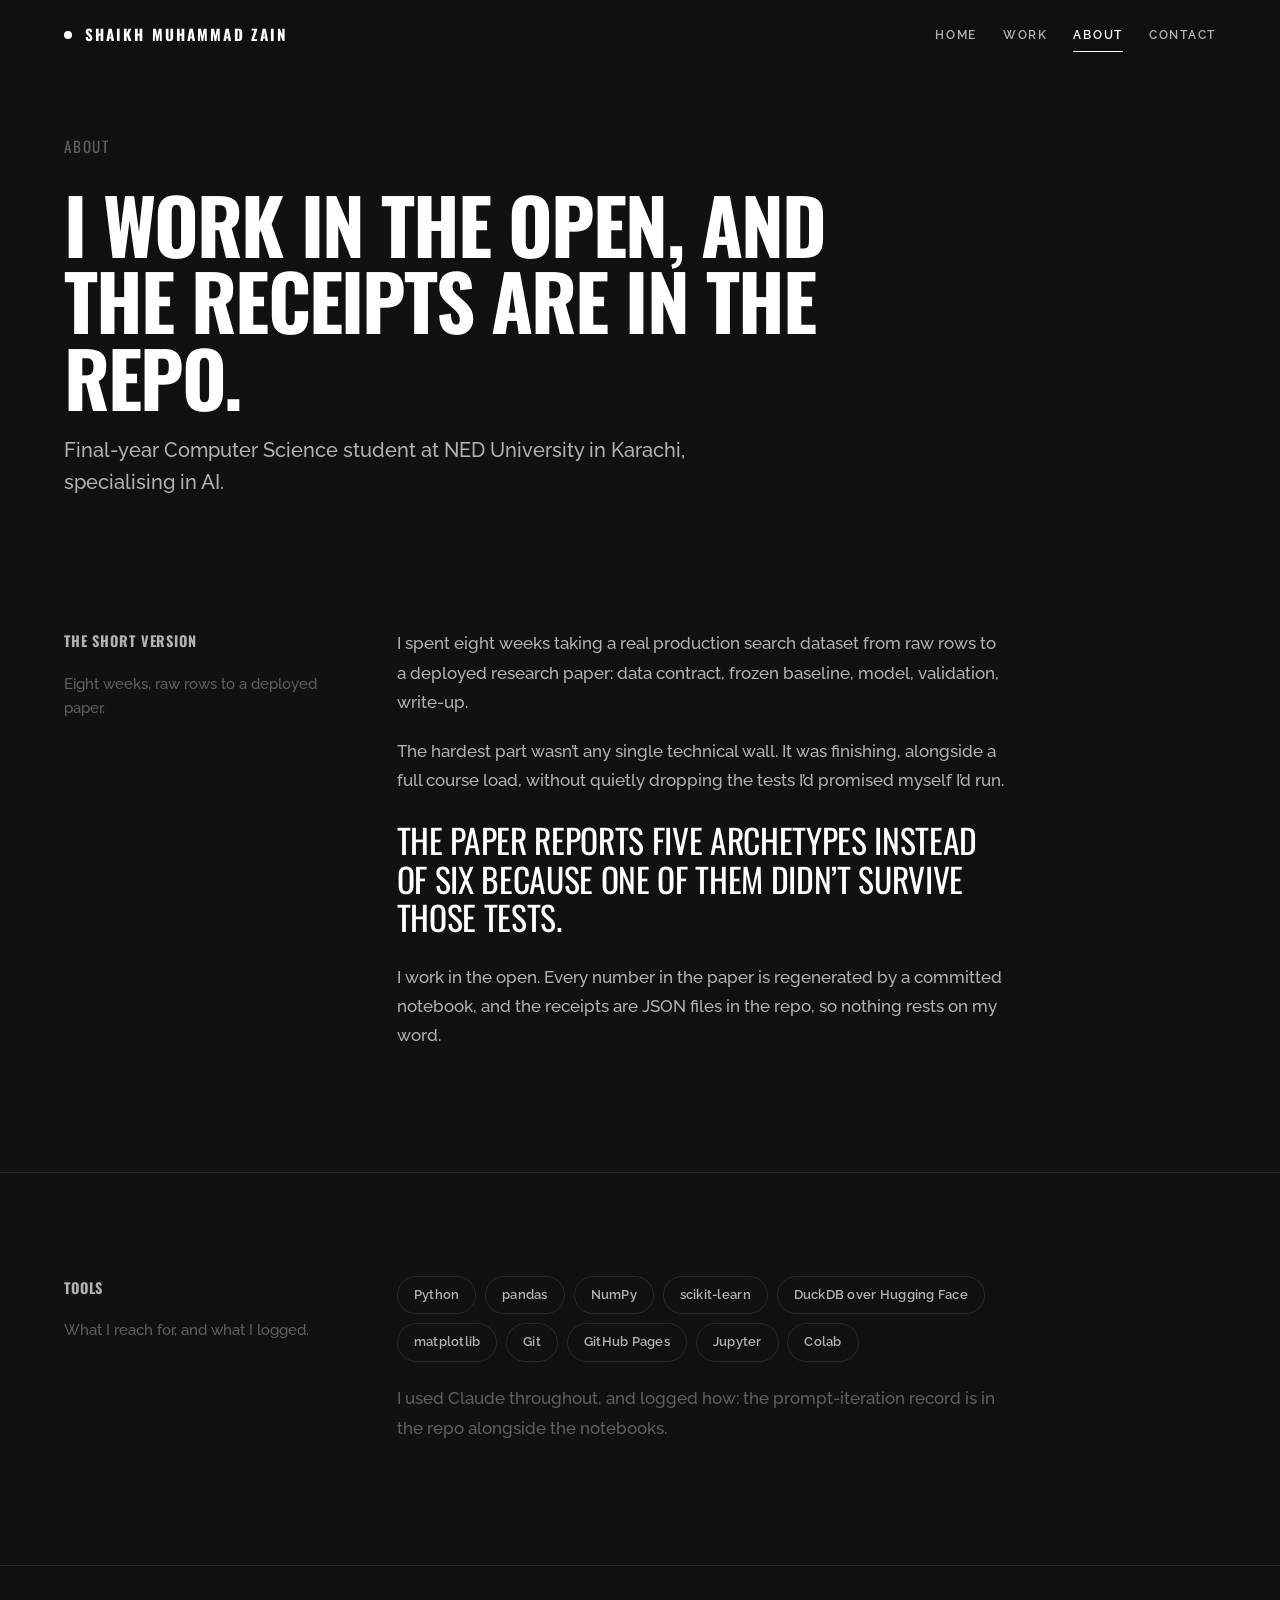
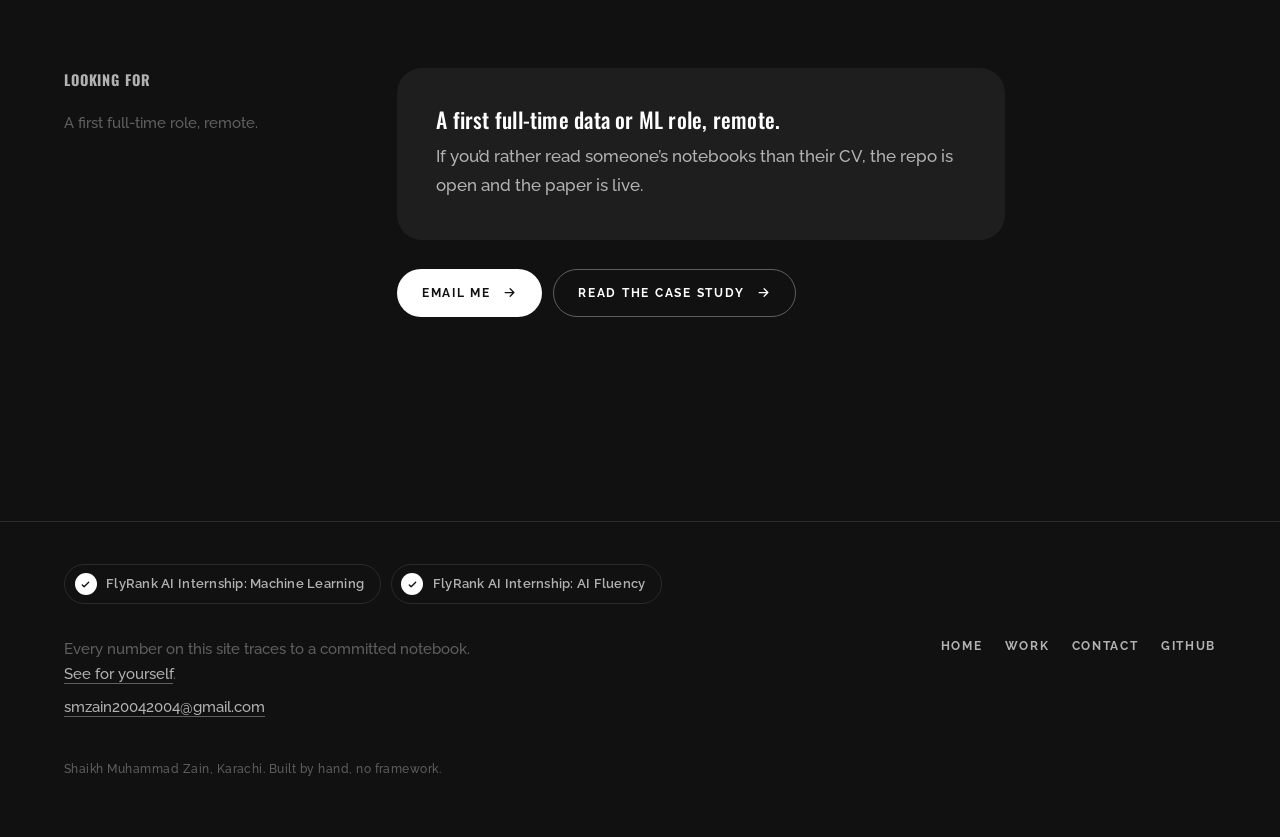
==== commit 98a77e9b: "Redesign in the Boldex direction, shared assets, no em dashes Near-black ground, white and grey only" ====
--- a/about.html
+++ b/about.html
@@ -3,686 +3,37 @@
 <head>
 <meta charset="utf-8">
 <meta name="viewport" content="width=device-width,initial-scale=1">
-<title>About — Shaikh Muhammad Zain</title>
-<meta name="description" content="Final-year Computer Science student at NED University in Karachi, specialising in AI. Eight weeks from raw rows to a deployed research paper.">
+<title>About | Shaikh Muhammad Zain</title>
+<meta name="description" content="Final-year Computer Science student at NED University in Karachi, specialising in AI. I work in the open, and the receipts are in the repo.">
 <link rel="canonical" href="https://zaindev04.github.io/about.html">
-<meta name="theme-color" content="#FAF7F2" media="(prefers-color-scheme:light)">
-<meta name="theme-color" content="#0B0A09" media="(prefers-color-scheme:dark)">
+<meta name="theme-color" content="#111111">
 <meta property="og:type" content="profile">
 <meta property="og:url" content="https://zaindev04.github.io/about.html">
-<meta property="og:title" content="About — Shaikh Muhammad Zain">
-<meta property="og:description" content="Final-year CS student at NED University, Karachi, specialising in AI. I work in the open — every number is regenerated by a committed notebook.">
-<meta name="twitter:card" content="summary">
-<link rel="icon" href="data:image/svg+xml,%3Csvg%20xmlns%3D%22http%3A%2F%2Fwww.w3.org%2F2000%2Fsvg%22%20viewBox%3D%220%200%2032%2032%22%3E%3Crect%20width%3D%2232%22%20height%3D%2232%22%20rx%3D%228%22%20fill%3D%22%23E9A15E%22%2F%3E%3Ctext%20x%3D%2216%22%20y%3D%2222.5%22%20font-family%3D%22monospace%22%20font-size%3D%2217%22%20font-weight%3D%22700%22%20text-anchor%3D%22middle%22%20fill%3D%22%230B0A09%22%3EZ%3C%2Ftext%3E%3C%2Fsvg%3E">
+<meta property="og:title" content="About | Shaikh Muhammad Zain">
+<meta property="og:description" content="Final-year Computer Science student at NED University in Karachi, specialising in AI. Looking for a first full-time data or ML role, remote.">
+<meta property="og:image" content="https://zaindev04.github.io/assets/og.png">
+<meta property="og:image:width" content="1200">
+<meta property="og:image:height" content="630">
+<meta name="twitter:card" content="summary_large_image">
+<link rel="icon" href="data:image/svg+xml,%3Csvg xmlns='http://www.w3.org/2000/svg' viewBox='0 0 64 64'%3E%3Crect width='64' height='64' rx='14' fill='%23111'/%3E%3Ccircle cx='32' cy='32' r='11' fill='%23fff'/%3E%3C/svg%3E">
 <link rel="preconnect" href="https://fonts.googleapis.com">
 <link rel="preconnect" href="https://fonts.gstatic.com" crossorigin>
-<link rel="stylesheet" href="https://fonts.googleapis.com/css2?family=Fraunces:ital,opsz,wght@0,9..144,300..700;1,9..144,300..700&family=JetBrains+Mono:wght@400;500&family=Source+Serif+4:ital,opsz,wght@0,8..60,300..600;1,8..60,300..400&display=swap">
-<style>
-/* =========================================================================
-   Shaikh Muhammad Zain — portfolio
-   Dark editorial luxe. One stylesheet, no framework, no build step.
-   ========================================================================= */
-
-/* ---------- 1. tokens ---------------------------------------------------- */
-:root{
-  /* warm paper — light theme is the fallback identity */
-  --bg:#FAF7F2;
-  --bg-2:#F3EFE8;
-  --fg:#14120F;
-  --muted:#6B635B;
-  --rule:rgba(20,18,15,.12);
-  --rule-2:rgba(20,18,15,.06);
-  --surface:rgba(255,255,255,.72);
-  --surface-2:rgba(255,255,255,.5);
-  --accent:#A8401F;
-  --accent-lift:#C4562E;
-  --accent-ink:#FAF7F2;
-  --accent-soft:rgba(168,64,31,.10);
-  --glow-a:rgba(168,64,31,.13);
-  --glow-b:rgba(196,120,46,.10);
-  --shadow:0 1px 2px rgba(20,18,15,.05),0 8px 26px -14px rgba(20,18,15,.22);
-  --shadow-lift:0 2px 6px rgba(20,18,15,.06),0 20px 50px -24px rgba(20,18,15,.30);
-  --grain:.024;
-
-  /* type */
-  --display:"Fraunces",Charter,"Iowan Old Style",Georgia,serif;
-  --serif:"Source Serif 4",Charter,Georgia,serif;
-  --mono:"JetBrains Mono",ui-monospace,SFMono-Regular,Menlo,monospace;
-
-  /* metrics */
-  --measure:40rem;      /* reading column */
-  --wide:74rem;         /* section shell  */
-  --gutter:clamp(1.15rem,4.5vw,2.75rem);
-  --fs:clamp(1rem,.94rem + .28vw,1.1875rem);
-
-  /* motion */
-  --ease:cubic-bezier(.22,.68,.36,1);
-  --ease-out:cubic-bezier(.16,1,.3,1);
-  --t:.45s;
-}
-
-/* dark — the primary identity */
-@media (prefers-color-scheme:dark){
-  :root:not([data-theme=light]){
-    --bg:#0B0A09;
-    --bg-2:#131110;
-    --fg:#F2EDE6;
-    --muted:#9A9189;
-    --rule:rgba(242,237,230,.13);
-    --rule-2:rgba(242,237,230,.06);
-    --surface:rgba(242,237,230,.035);
-    --surface-2:rgba(242,237,230,.02);
-    --accent:#E9A15E;
-    --accent-lift:#F4B776;
-    --accent-ink:#0B0A09;
-    --accent-soft:rgba(233,161,94,.13);
-    --glow-a:rgba(233,161,94,.16);
-    --glow-b:rgba(200,92,58,.14);
-    --shadow:0 1px 2px rgba(0,0,0,.5),0 10px 34px -16px rgba(0,0,0,.8);
-    --shadow-lift:0 2px 8px rgba(0,0,0,.55),0 26px 60px -26px rgba(0,0,0,.9);
-    --grain:.05;
-  }
-}
-:root[data-theme=dark]{
-  --bg:#0B0A09;
-  --bg-2:#131110;
-  --fg:#F2EDE6;
-  --muted:#9A9189;
-  --rule:rgba(242,237,230,.13);
-  --rule-2:rgba(242,237,230,.06);
-  --surface:rgba(242,237,230,.035);
-  --surface-2:rgba(242,237,230,.02);
-  --accent:#E9A15E;
-  --accent-lift:#F4B776;
-  --accent-ink:#0B0A09;
-  --accent-soft:rgba(233,161,94,.13);
-  --glow-a:rgba(233,161,94,.16);
-  --glow-b:rgba(200,92,58,.14);
-  --shadow:0 1px 2px rgba(0,0,0,.5),0 10px 34px -16px rgba(0,0,0,.8);
-  --shadow-lift:0 2px 8px rgba(0,0,0,.55),0 26px 60px -26px rgba(0,0,0,.9);
-  --grain:.05;
-}
-
-/* ---------- 2. base ------------------------------------------------------ */
-*,*::before,*::after{box-sizing:border-box}
-html{scroll-behavior:smooth;-webkit-text-size-adjust:100%}
-body{
-  margin:0;background:var(--bg);color:var(--fg);
-  font-family:var(--serif);font-size:var(--fs);line-height:1.72;
-  -webkit-font-smoothing:antialiased;-moz-osx-font-smoothing:grayscale;
-  overflow-x:hidden;
-  transition:background var(--t) var(--ease),color var(--t) var(--ease);
-}
-/* Film grain — the tactile layer that keeps flat dark from looking cheap.
-   Deliberately no mix-blend-mode and no oversized box: a blended full-screen
-   layer pulls the whole page into one composited group and repaints on every
-   scroll. Plain opacity over a fixed viewport-sized tile is far cheaper and
-   visually near-identical at these levels. */
-body::after{
-  content:"";position:fixed;inset:0;z-index:9999;pointer-events:none;
-  opacity:var(--grain);
-  background-image:url("data:image/svg+xml;charset=utf-8,%3Csvg%20xmlns%3D%22http%3A%2F%2Fwww.w3.org%2F2000%2Fsvg%22%20width%3D%22220%22%20height%3D%22220%22%3E%3Cfilter%20id%3D%22n%22%3E%3CfeTurbulence%20type%3D%22fractalNoise%22%20baseFrequency%3D%22.82%22%20numOctaves%3D%224%22%20stitchTiles%3D%22stitch%22%2F%3E%3CfeColorMatrix%20type%3D%22saturate%22%20values%3D%220%22%2F%3E%3C%2Ffilter%3E%3Crect%20width%3D%22100%25%22%20height%3D%22100%25%22%20filter%3D%22url(%23n)%22%2F%3E%3C%2Fsvg%3E");
-  transition:opacity var(--t) var(--ease);
-}
-img,svg,canvas{display:block;max-width:100%}
-::selection{background:var(--accent);color:var(--accent-ink)}
-:focus-visible{outline:2px solid var(--accent);outline-offset:3px;border-radius:3px}
-.sr{position:absolute;width:1px;height:1px;padding:0;margin:-1px;overflow:hidden;
-  clip:rect(0 0 0 0);white-space:nowrap;border:0}
-.skip{
-  position:fixed;top:.6rem;left:.6rem;z-index:200;transform:translateY(-180%);
-  background:var(--fg);color:var(--bg);padding:.62rem 1rem;border-radius:8px;
-  font-family:var(--mono);font-size:.76rem;text-decoration:none;
-  transition:transform .3s var(--ease);
-}
-.skip:focus{transform:none}
-
-/* ---------- 3. layout ---------------------------------------------------- */
-.shell{width:100%;max-width:var(--wide);margin-inline:auto;padding-inline:var(--gutter)}
-.col{max-width:var(--measure)}
-.col-wide{max-width:56rem}
-main{padding-top:clamp(2.25rem,6vw,4.5rem)}
-section{position:relative}
-.band{padding-block:clamp(2.75rem,7vw,6rem)}
-.band-tight{padding-block:clamp(2rem,5vw,3.5rem)}
-
-/* ambient light — two slow pools drifting behind the page */
-.aura{position:fixed;inset:0;z-index:-1;pointer-events:none;overflow:hidden}
-.aura i{position:absolute;display:block;border-radius:50%;filter:blur(90px);will-change:transform}
-.aura i:nth-child(1){
-  width:52vw;height:52vw;max-width:760px;max-height:760px;
-  top:-18vh;right:-12vw;background:var(--glow-a);
-  animation:drift-a 34s var(--ease) infinite alternate;
-}
-.aura i:nth-child(2){
-  width:44vw;height:44vw;max-width:620px;max-height:620px;
-  top:44vh;left:-16vw;background:var(--glow-b);
-  animation:drift-b 42s var(--ease) infinite alternate;
-}
-@keyframes drift-a{to{transform:translate3d(-7vw,9vh,0) scale(1.14)}}
-@keyframes drift-b{to{transform:translate3d(9vw,-7vh,0) scale(1.1)}}
-
-/* ---------- 4. header ---------------------------------------------------- */
-.progress{
-  position:fixed;top:0;left:0;height:2px;width:100%;z-index:120;
-  transform:scaleX(0);transform-origin:0 50%;
-  background:linear-gradient(90deg,var(--accent),var(--accent-lift));
-  will-change:transform;
-}
-header{
-  position:sticky;top:0;z-index:100;
-  background:color-mix(in srgb,var(--bg) 80%,transparent);
-  border-bottom:1px solid transparent;
-  transition:border-color .4s var(--ease),background .4s var(--ease);
-}
-@supports (backdrop-filter:blur(1px)) or (-webkit-backdrop-filter:blur(1px)){
-  header{
-    background:color-mix(in srgb,var(--bg) 62%,transparent);
-    -webkit-backdrop-filter:saturate(1.5) blur(16px);
-    backdrop-filter:saturate(1.5) blur(16px);
-  }
-}
-header.stuck{border-bottom-color:var(--rule)}
-.bar{display:flex;align-items:center;gap:.6rem;padding-block:clamp(.8rem,2vw,1.1rem)}
-
-.mark{
-  display:inline-flex;align-items:center;gap:.6rem;margin-right:auto;
-  text-decoration:none;color:var(--fg);font-family:var(--display);
-  font-weight:500;font-size:1.02rem;letter-spacing:-.015em;
-}
-.mark .glyph{
-  display:grid;place-items:center;flex:none;width:29px;height:29px;border-radius:9px;
-  background:linear-gradient(145deg,var(--accent-lift),var(--accent));
-  color:var(--accent-ink);font-family:var(--mono);font-size:.68rem;font-weight:500;
-  letter-spacing:.01em;line-height:1;
-  box-shadow:0 4px 14px -6px var(--accent);
-  transition:transform .55s var(--ease-out);
-}
-.mark:hover .glyph{transform:rotate(-9deg) scale(1.07)}
-.mark .full{white-space:nowrap}
-
-nav.primary{display:flex;align-items:center;gap:.1rem}
-nav.primary a{
-  position:relative;color:var(--muted);text-decoration:none;
-  font-family:var(--mono);font-size:.775rem;letter-spacing:.03em;
-  padding:.55rem .7rem;border-radius:7px;
-  transition:color .3s var(--ease);
-}
-nav.primary a::after{
-  content:"";position:absolute;left:.7rem;right:.7rem;bottom:.3rem;height:1px;
-  background:var(--accent);transform:scaleX(0);transform-origin:100% 50%;
-  transition:transform .42s var(--ease-out);
-}
-nav.primary a:hover{color:var(--fg)}
-nav.primary a:hover::after,
-nav.primary a[aria-current=page]::after{transform:scaleX(1);transform-origin:0 50%}
-nav.primary a[aria-current=page]{color:var(--fg)}
-
-.tog,.burger{
-  flex:none;display:grid;place-items:center;width:40px;height:40px;
-  background:var(--surface);border:1px solid var(--rule);border-radius:11px;
-  color:var(--muted);cursor:pointer;
-  transition:color .3s var(--ease),border-color .3s var(--ease),background .3s var(--ease);
-}
-.tog:hover,.burger:hover{color:var(--fg);border-color:var(--accent);background:var(--accent-soft)}
-.tog svg{width:17px;height:17px}
-.tog .cut{transform:translate(9px,-9px);transition:transform .55s var(--ease-out)}
-.tog .rays{opacity:1;transform-origin:12px 12px;
-  transition:opacity .3s var(--ease),transform .55s var(--ease-out)}
-:root[data-theme=dark] .tog .cut{transform:translate(-3.5px,-3.5px)}
-:root[data-theme=dark] .tog .rays{opacity:0;transform:scale(.4)}
-@media (prefers-color-scheme:dark){
-  :root:not([data-theme=light]) .tog .cut{transform:translate(-3.5px,-3.5px)}
-  :root:not([data-theme=light]) .tog .rays{opacity:0;transform:scale(.4)}
-}
-
-/* mobile menu */
-.burger{display:none;color:var(--fg)}
-.burger span{display:block;width:15px;height:1.5px;background:currentColor;border-radius:2px;
-  transition:transform .4s var(--ease-out),opacity .25s var(--ease)}
-.burger span+span{margin-top:4px}
-.burger[aria-expanded=true] span:nth-child(1){transform:translateY(5.5px) rotate(45deg)}
-.burger[aria-expanded=true] span:nth-child(2){opacity:0}
-.burger[aria-expanded=true] span:nth-child(3){transform:translateY(-5.5px) rotate(-45deg)}
-.sheet{
-  position:fixed;inset:0;z-index:99;display:none;
-  padding:5.5rem var(--gutter) 2rem;
-  background:color-mix(in srgb,var(--bg) 97%,transparent);
-  -webkit-backdrop-filter:blur(22px);backdrop-filter:blur(22px);
-}
-.sheet.open{display:block}
-.sheet a{
-  display:flex;align-items:baseline;gap:.9rem;
-  padding:1.1rem 0;border-bottom:1px solid var(--rule-2);
-  color:var(--fg);text-decoration:none;
-  font-family:var(--display);font-size:1.7rem;font-weight:400;letter-spacing:-.022em;
-  opacity:0;transform:translateY(16px);
-}
-.sheet.open a{animation:sheet-in .55s var(--ease-out) forwards}
-.sheet.open a:nth-child(1){animation-delay:.04s}
-.sheet.open a:nth-child(2){animation-delay:.09s}
-.sheet.open a:nth-child(3){animation-delay:.14s}
-.sheet.open a:nth-child(4){animation-delay:.19s}
-.sheet a i{font-family:var(--mono);font-size:.66rem;font-style:normal;color:var(--accent)}
-@keyframes sheet-in{to{opacity:1;transform:none}}
-
-/* ---------- 5. type ------------------------------------------------------ */
-h1,h2,h3,h4{font-family:var(--display);font-weight:400;
-  font-variation-settings:"opsz" 100,"SOFT" 20,"WONK" 0}
-.display{
-  font-size:clamp(2.15rem,1.15rem + 3.5vw,3.75rem);
-  line-height:1.06;letter-spacing:-.03em;margin:0 0 1.5rem;
-  font-variation-settings:"opsz" 144,"SOFT" 24,"WONK" 1;
-  text-wrap:balance;
-}
-.display .lit{
-  background:linear-gradient(102deg,var(--accent-lift),var(--accent));
-  -webkit-background-clip:text;background-clip:text;color:transparent;
-  font-style:italic;font-variation-settings:"opsz" 144,"SOFT" 40,"WONK" 1;
-}
-h1.page{
-  font-size:clamp(2rem,1.15rem + 3.4vw,3.7rem);
-  line-height:1.06;letter-spacing:-.028em;margin:0 0 1.1rem;
-  font-variation-settings:"opsz" 144,"SOFT" 22,"WONK" 1;
-  text-wrap:balance;
-}
-h3{font-size:1.28rem;line-height:1.32;letter-spacing:-.018em;margin:0 0 .5rem;
-  font-variation-settings:"opsz" 60,"SOFT" 20,"WONK" 0}
-p{margin:0 0 1.2rem;text-wrap:pretty}
-a{color:var(--accent);text-decoration-thickness:1px;text-underline-offset:3px;
-  text-decoration-color:color-mix(in srgb,var(--accent) 45%,transparent);
-  transition:text-decoration-color .3s var(--ease),color .3s var(--ease)}
-a:hover{text-decoration-color:var(--accent)}
-strong{font-weight:600;color:var(--fg)}
-.lede{font-size:clamp(1.12rem,1rem + .55vw,1.42rem);line-height:1.56;
-  color:var(--fg);font-weight:300;margin-bottom:1.6rem;text-wrap:pretty}
-.muted{color:var(--muted)}
-.small{font-size:.92rem}
-ul.list{padding:0;margin:0 0 1.2rem;list-style:none}
-ul.list li{position:relative;padding-left:1.4rem;margin-bottom:.75rem}
-ul.list li::before{
-  content:"";position:absolute;left:.15rem;top:.72em;width:5px;height:5px;
-  border-radius:50%;background:var(--accent);
-}
-
-/* section heading: number + label + rule */
-.rulehead{
-  display:flex;align-items:center;gap:.85rem;
-  margin:0 0 1.6rem;font-family:var(--mono);font-weight:500;
-  font-size:.7rem;letter-spacing:.16em;text-transform:uppercase;color:var(--muted);
-}
-.rulehead .n{color:var(--accent);font-variant-numeric:tabular-nums}
-.rulehead::after{content:"";flex:1;height:1px;background:var(--rule)}
-
-.eyebrow{
-  display:inline-flex;align-items:center;gap:.55rem;margin:0 0 1.4rem;
-  font-family:var(--mono);font-size:.7rem;letter-spacing:.16em;
-  text-transform:uppercase;color:var(--muted);
-}
-.eyebrow .dot{
-  width:6px;height:6px;border-radius:50%;background:var(--accent);flex:none;
-  box-shadow:0 0 0 0 var(--accent);animation:pulse 3s infinite;
-}
-@keyframes pulse{
-  0%{box-shadow:0 0 0 0 var(--accent-soft)}
-  70%{box-shadow:0 0 0 8px transparent}
-  100%{box-shadow:0 0 0 0 transparent}
-}
-
-/* ---------- 6. buttons --------------------------------------------------- */
-.actions{display:flex;flex-wrap:wrap;gap:.7rem;margin:1.9rem 0 0}
-.btn{
-  position:relative;display:inline-flex;align-items:center;gap:.6rem;
-  min-height:46px;padding:.72rem 1.35rem;border-radius:11px;
-  font-family:var(--mono);font-size:.79rem;letter-spacing:.02em;
-  text-decoration:none;cursor:pointer;border:1px solid transparent;
-  transition:transform .35s var(--ease-out),box-shadow .35s var(--ease),
-             border-color .3s var(--ease),color .3s var(--ease),background .3s var(--ease);
-  will-change:transform;
-}
-.btn svg{width:15px;height:15px;flex:none;
-  transition:transform .4s var(--ease-out)}
-.btn:hover{transform:translateY(-2px)}
-.btn:active{transform:translateY(0)}
-.btn-solid{
-  background:linear-gradient(145deg,var(--accent-lift),var(--accent));
-  color:var(--accent-ink);box-shadow:0 6px 22px -10px var(--accent);
-  text-decoration:none;
-}
-.btn-solid:hover{box-shadow:0 12px 32px -12px var(--accent)}
-.btn-solid:hover svg{transform:translateX(3px)}
-.btn-ghost{
-  background:var(--surface);border-color:var(--rule);color:var(--fg);
-  -webkit-backdrop-filter:blur(8px);backdrop-filter:blur(8px);
-}
-.btn-ghost:hover{border-color:var(--accent);color:var(--accent)}
-.btn-ghost:hover svg{transform:translate(2px,-2px)}
-
-/* ---------- 7. surfaces -------------------------------------------------- */
-.panel{
-  position:relative;border:1px solid var(--rule);border-radius:16px;
-  background:var(--surface);padding:clamp(1.35rem,3.5vw,2.1rem);
-  -webkit-backdrop-filter:blur(10px);backdrop-filter:blur(10px);
-  box-shadow:var(--shadow);
-  transition:border-color .4s var(--ease),box-shadow .4s var(--ease),transform .4s var(--ease-out);
-}
-.panel:hover{border-color:color-mix(in srgb,var(--accent) 45%,var(--rule))}
-.panel>:last-child{margin-bottom:0}
-.panel-accent{border-left:2px solid var(--accent)}
-
-/* stat tiles */
-.tiles{
-  display:grid;gap:.8rem;margin:2rem 0 0;
-  grid-template-columns:repeat(auto-fit,minmax(min(100%,11.5rem),1fr));
-}
-.tile{
-  position:relative;overflow:hidden;
-  border:1px solid var(--rule);border-radius:14px;background:var(--surface);
-  padding:1.15rem 1.2rem 1.05rem;
-  -webkit-backdrop-filter:blur(10px);backdrop-filter:blur(10px);
-  transition:border-color .4s var(--ease),transform .45s var(--ease-out),box-shadow .4s var(--ease);
-}
-.tile::before{
-  content:"";position:absolute;inset:0 0 auto 0;height:1px;
-  background:linear-gradient(90deg,transparent,var(--accent),transparent);
-  opacity:0;transition:opacity .45s var(--ease);
-}
-.tile:hover{transform:translateY(-3px);border-color:color-mix(in srgb,var(--accent) 40%,var(--rule));
-  box-shadow:var(--shadow-lift)}
-.tile:hover::before{opacity:.9}
-.tile .v{
-  display:block;font-family:var(--mono);font-weight:500;
-  font-size:clamp(1.35rem,1.1rem + .9vw,1.85rem);
-  letter-spacing:-.03em;line-height:1.1;color:var(--fg);
-  font-variant-numeric:tabular-nums;
-}
-.tile .k{
-  display:block;margin-top:.45rem;font-family:var(--mono);
-  font-size:.66rem;letter-spacing:.11em;text-transform:uppercase;color:var(--muted);
-  line-height:1.5;
-}
-.tile.hi .v{color:var(--accent)}
-
-/* numbered decision cards */
-.steps{display:grid;gap:.85rem;margin:0 0 1.4rem;padding:0;list-style:none}
-.step{
-  display:grid;grid-template-columns:auto 1fr;gap:1rem;align-items:start;
-  border:1px solid var(--rule);border-radius:14px;background:var(--surface-2);
-  padding:1.2rem 1.35rem;
-  transition:border-color .4s var(--ease),background .4s var(--ease),transform .4s var(--ease-out);
-}
-.step:hover{border-color:color-mix(in srgb,var(--accent) 40%,var(--rule));
-  background:var(--surface);transform:translateX(3px)}
-.step .idx{
-  font-family:var(--mono);font-size:.7rem;font-weight:500;color:var(--accent);
-  letter-spacing:.06em;padding-top:.42em;font-variant-numeric:tabular-nums;
-}
-.step p{margin:0}
-.step p+p{margin-top:.5rem}
-
-/* chips */
-.chips{display:flex;flex-wrap:wrap;gap:.45rem;margin:0 0 1.3rem;padding:0;list-style:none}
-.chip{
-  display:inline-flex;align-items:center;
-  border:1px solid var(--rule);border-radius:8px;background:var(--surface-2);
-  padding:.4rem .7rem;font-family:var(--mono);font-size:.71rem;color:var(--muted);
-  letter-spacing:.01em;
-  transition:border-color .3s var(--ease),color .3s var(--ease),transform .3s var(--ease-out);
-}
-.chip:hover{border-color:var(--accent);color:var(--fg);transform:translateY(-2px)}
-
-/* verdict bars — six archetypes, one struck out */
-.verdict{display:grid;gap:.5rem;margin:1.5rem 0 0;padding:0;list-style:none}
-.vrow{
-  display:grid;grid-template-columns:minmax(6.5rem,auto) minmax(0,1fr) auto;
-  gap:.5rem .95rem;align-items:center;
-  padding:.72rem .95rem;border-radius:10px;border:1px solid var(--rule-2);
-  background:var(--surface-2);font-family:var(--mono);font-size:.75rem;
-  transition:border-color .35s var(--ease),background .35s var(--ease);
-}
-.vrow:hover{border-color:var(--rule);background:var(--surface)}
-.vrow .nm{color:var(--fg);white-space:nowrap}
-.vrow .track{position:relative;height:3px;border-radius:2px;background:var(--rule-2);min-width:2rem}
-.vrow .track b{
-  position:absolute;inset:0 auto 0 0;display:block;width:var(--w,50%);min-width:5px;
-  border-radius:2px;background:var(--accent);opacity:.62;
-}
-.vrow .tag{font-size:.68rem;color:var(--muted);white-space:nowrap;
-  font-variant-numeric:tabular-nums}
-.vrow .tag em{font-style:normal;letter-spacing:.1em;text-transform:uppercase;font-size:.62rem}
-.vrow.kept .tag em{color:var(--accent)}
-.vrow.cut .nm{text-decoration:line-through;text-decoration-color:var(--muted);color:var(--muted)}
-.vrow.cut .track b{background:var(--muted);opacity:.3}
-.vrow.cut .tag{color:var(--muted);opacity:.85}
-/* The paper's archetype names are long ("Recently Published, Establishing"),
-   so the name column sizes to content and the track absorbs what's left. */
-@media (max-width:820px){
-  .vrow{grid-template-columns:1fr auto;gap:.45rem .8rem}
-  .vrow .track{grid-column:1/-1;order:3}
-  .vrow .nm{white-space:normal;line-height:1.45}
-}
-@media (max-width:560px){
-  .vrow{font-size:.72rem;padding:.68rem .8rem}
-  .vrow .tag{font-size:.65rem}
-}
-
-/* pull quote */
-.pull{
-  margin:2.2rem 0;padding:0 0 0 1.4rem;border-left:2px solid var(--accent);
-  font-family:var(--display);font-style:italic;font-weight:400;
-  font-size:clamp(1.25rem,1.05rem + .85vw,1.75rem);line-height:1.32;
-  letter-spacing:-.02em;color:var(--fg);
-  font-variation-settings:"opsz" 144,"SOFT" 40,"WONK" 1;
-  text-wrap:pretty;
-}
-
-/* ---------- 8. hero ------------------------------------------------------ */
-.hero{padding-block:clamp(1.5rem,5vw,3.5rem) 0}
-.hero .display{margin-bottom:1.15rem}
-.hero .pull{margin:0 0 2rem}
-.hero .lede{margin-bottom:.4rem}
-
-/* word-by-word entrance.
-   The padding/negative-margin pair widens the clipping box past the glyphs so
-   descenders (g, y, p) survive overflow:hidden, then translateY overshoots to
-   keep the word fully hidden inside the larger box. */
-.js .word{
-  display:inline-block;overflow:hidden;vertical-align:top;
-  padding:.14em .05em .2em;margin:-.14em -.05em -.2em;
-}
-.js .word>span{display:inline-block;transform:translateY(130%);opacity:0}
-.js .word.in>span{
-  transform:none;opacity:1;
-  transition:transform .95s var(--ease-out),opacity .7s var(--ease);
-  transition-delay:calc(var(--i,0)*52ms);
-}
-
-/* the split figure */
-.figure{margin:clamp(2rem,5vw,3.2rem) 0 0}
-.canvas-frame{
-  position:relative;border:1px solid var(--rule);border-radius:18px;
-  background:linear-gradient(170deg,var(--surface),var(--surface-2));
-  -webkit-backdrop-filter:blur(10px);backdrop-filter:blur(10px);
-  box-shadow:var(--shadow);overflow:hidden;
-}
-.canvas-frame::before{
-  content:"";position:absolute;inset:0;pointer-events:none;border-radius:18px;
-  background:radial-gradient(120% 80% at 50% 120%,var(--accent-soft),transparent 62%);
-}
-.canvas-head{
-  display:flex;align-items:center;gap:.75rem;flex-wrap:wrap;
-  padding:.85rem 1.1rem;border-bottom:1px solid var(--rule-2);
-  font-family:var(--mono);font-size:.66rem;letter-spacing:.1em;
-  text-transform:uppercase;color:var(--muted);position:relative;z-index:1;
-}
-.canvas-head .sep{flex:1}
-canvas#split{width:100%;height:auto;position:relative;z-index:1}
-.replay{
-  position:absolute;right:.75rem;bottom:.75rem;z-index:2;
-  display:inline-flex;align-items:center;gap:.4rem;min-height:32px;
-  background:color-mix(in srgb,var(--bg) 82%,transparent);
-  -webkit-backdrop-filter:blur(8px);backdrop-filter:blur(8px);
-  border:1px solid var(--rule);color:var(--muted);
-  font-family:var(--mono);font-size:.66rem;letter-spacing:.04em;
-  padding:.35rem .7rem;border-radius:8px;cursor:pointer;
-  opacity:0;transition:opacity .4s var(--ease),color .3s var(--ease),border-color .3s var(--ease);
-}
-.canvas-frame:hover .replay,.replay:focus-visible{opacity:1}
-.replay:hover{color:var(--fg);border-color:var(--accent)}
-.replay svg{width:12px;height:12px}
-
-.legend{
-  display:flex;flex-wrap:wrap;gap:.4rem .95rem;margin-top:.95rem;
-  font-family:var(--mono);font-size:.67rem;color:var(--muted);letter-spacing:.02em;
-}
-.legend span{display:inline-flex;align-items:center;gap:.4rem}
-.legend i{width:7px;height:7px;border-radius:50%;background:var(--muted);opacity:.6;flex:none}
-.legend .on i{background:var(--accent);opacity:1;box-shadow:0 0 8px var(--accent)}
-.legend .on{color:var(--fg)}
-figcaption{
-  font-size:.94rem;color:var(--muted);margin-top:1rem;line-height:1.62;
-  max-width:44rem;text-wrap:pretty;
-}
-figcaption strong{color:var(--fg)}
-
-/* ---------- 9. work page ------------------------------------------------- */
-.meta{
-  display:flex;flex-wrap:wrap;gap:.5rem .9rem;margin:0 0 2rem;
-  font-family:var(--mono);font-size:.72rem;color:var(--muted);letter-spacing:.03em;
-}
-.meta span{display:inline-flex;align-items:center;gap:.5rem}
-.meta span+span::before{content:"";width:3px;height:3px;border-radius:50%;
-  background:var(--muted);opacity:.7}
-
-/* split layout: sticky rail + content */
-.rail{display:grid;gap:clamp(1.5rem,4vw,3rem)}
-@media (min-width:960px){
-  .rail{grid-template-columns:13rem minmax(0,1fr)}
-  .rail>.aside{position:sticky;top:6.5rem;align-self:start}
-}
-.aside .rulehead{margin-bottom:.9rem}
-.aside p{font-size:.9rem;color:var(--muted);margin:0}
-
-/* ---------- 10. contact -------------------------------------------------- */
-.contact-grid{display:grid;gap:.85rem;margin:2rem 0 0;
-  grid-template-columns:repeat(auto-fit,minmax(min(100%,15rem),1fr))}
-.ccard{
-  display:flex;flex-direction:column;gap:.4rem;
-  border:1px solid var(--rule);border-radius:14px;background:var(--surface);
-  padding:1.3rem;text-decoration:none;color:var(--fg);
-  -webkit-backdrop-filter:blur(10px);backdrop-filter:blur(10px);
-  transition:border-color .4s var(--ease),transform .45s var(--ease-out),box-shadow .4s var(--ease);
-}
-.ccard:hover{transform:translateY(-3px);border-color:var(--accent);box-shadow:var(--shadow-lift)}
-.ccard .k{font-family:var(--mono);font-size:.66rem;letter-spacing:.12em;
-  text-transform:uppercase;color:var(--muted)}
-.ccard .v{font-size:1.02rem;word-break:break-word;line-height:1.45}
-.ccard .go{display:inline-flex;align-items:center;gap:.4rem;margin-top:.35rem;
-  font-family:var(--mono);font-size:.7rem;color:var(--accent)}
-.ccard .go svg{width:13px;height:13px;transition:transform .4s var(--ease-out)}
-.ccard:hover .go svg{transform:translateX(3px)}
-.copy{
-  display:inline-flex;align-items:center;gap:.5rem;min-height:40px;
-  margin-top:.2rem;padding:.45rem .8rem;border-radius:9px;
-  border:1px solid var(--rule);background:transparent;color:var(--muted);
-  font-family:var(--mono);font-size:.7rem;cursor:pointer;
-  transition:color .3s var(--ease),border-color .3s var(--ease)}
-.copy:hover{color:var(--fg);border-color:var(--accent)}
-.copy svg{width:13px;height:13px}
-
-/* ---------- 11. footer --------------------------------------------------- */
-footer{
-  position:relative;margin-top:clamp(3.5rem,9vw,7rem);
-  border-top:1px solid var(--rule);padding-block:clamp(2.25rem,5vw,3.5rem) 3rem;
-  color:var(--muted);font-size:.93rem;
-}
-.creds{display:flex;flex-wrap:wrap;gap:.6rem;margin:0 0 1.8rem}
-.badge{
-  display:inline-flex;align-items:center;gap:.6rem;min-height:42px;
-  border:1px solid var(--rule);border-radius:11px;background:var(--surface-2);
-  padding:.5rem .85rem;font-family:var(--mono);font-size:.7rem;letter-spacing:.02em;
-  text-decoration:none;color:var(--muted);
-  transition:border-color .35s var(--ease),color .35s var(--ease),transform .4s var(--ease-out);
-}
-.badge:hover{border-color:var(--accent);color:var(--fg);transform:translateY(-2px)}
-.badge .seal{
-  display:grid;place-items:center;width:18px;height:18px;border-radius:50%;flex:none;
-  background:var(--accent-soft);color:var(--accent);
-}
-.badge .seal svg{width:11px;height:11px}
-.foot-grid{display:grid;gap:1.5rem;align-items:start}
-@media (min-width:760px){.foot-grid{grid-template-columns:1fr auto}}
-.foot-grid p{margin:0 0 .5rem;max-width:34rem}
-.foot-links{display:flex;flex-wrap:wrap;gap:.4rem 1.2rem;
-  font-family:var(--mono);font-size:.74rem}
-.foot-links a{color:var(--muted);text-decoration:none;
-  transition:color .3s var(--ease)}
-.foot-links a:hover{color:var(--accent)}
-footer a{color:var(--muted)}
-footer a:hover{color:var(--fg)}
-
-/* ---------- 12. reveal motion -------------------------------------------- */
-.js .rv{opacity:0;transform:translateY(18px);
-  transition:opacity .8s var(--ease),transform .8s var(--ease-out)}
-.js .rv.in{opacity:1;transform:none}
-
-@media (prefers-reduced-motion:reduce){
-  html{scroll-behavior:auto}
-  *,*::before,*::after{
-    animation-duration:.001ms!important;animation-iteration-count:1!important;
-    transition-duration:.001ms!important;scroll-behavior:auto!important;
-  }
-  .js .rv{opacity:1!important;transform:none!important}
-  .js .word>span{transform:none!important;opacity:1!important}
-  .aura i{animation:none}
-  .btn:hover,.tile:hover,.ccard:hover,.badge:hover,.step:hover{transform:none}
-}
-
-/* ---------- 13. responsive ----------------------------------------------- */
-@media (max-width:820px){
-  nav.primary{display:none}
-  .burger{display:grid}
-}
-@media (max-width:560px){
-  .mark .full{display:none}
-  .actions .btn{flex:1 1 100%;justify-content:center}
-  .rulehead{font-size:.66rem;gap:.6rem}
-  .pull{padding-left:1rem}
-  figcaption{font-size:.89rem}
-}
-@media (min-width:1600px){
-  :root{--wide:80rem;--measure:42rem}
-}
-</style>
-<script>document.documentElement.classList.add('js');try{var t=localStorage.getItem('theme');if(t)document.documentElement.setAttribute('data-theme',t)}catch(e){}setTimeout(function(){if(!window.__siteBooted)document.querySelectorAll('.rv').forEach(function(e){e.classList.add('in')})},3000);</script>
+<link rel="stylesheet" href="https://fonts.googleapis.com/css2?family=Oswald:wght@400;700&family=Raleway:wght@500;600;700&display=swap">
+<link rel="stylesheet" href="assets/site.css">
 </head>
 <body>
 
-<div class="progress" aria-hidden="true"></div>
-<div class="aura" aria-hidden="true"><i></i><i></i></div>
 <a class="skip" href="#main">Skip to content</a>
 
-<header>
+<header class="site">
   <div class="shell bar">
-    <a class="mark" href="index.html">
-      <span class="glyph" aria-hidden="true">SZ</span>
-      <span class="full">Shaikh Muhammad Zain</span>
-    </a>
+    <a class="mark" href="index.html"><span class="dot" aria-hidden="true"></span>Shaikh Muhammad Zain</a>
     <nav class="primary" aria-label="Primary">
       <a href="index.html">Home</a>
       <a href="work.html">Work</a>
       <a href="about.html" aria-current="page">About</a>
       <a href="contact.html">Contact</a>
     </nav>
-    <button class="tog" type="button" aria-label="Switch theme" aria-pressed="false">
-      <svg viewBox="0 0 24 24" fill="none" aria-hidden="true">
-        <mask id="moon"><rect width="24" height="24" fill="#fff"/><circle class="cut" cx="12" cy="12" r="7" fill="#000"/></mask>
-        <circle cx="12" cy="12" r="5.5" fill="currentColor" mask="url(#moon)"/>
-        <g class="rays" stroke="currentColor" stroke-width="1.7" stroke-linecap="round">
-          <path d="M12 1.8v2.3M12 19.9v2.3M4.2 4.2l1.7 1.7M18.1 18.1l1.7 1.7M1.8 12h2.3M19.9 12h2.3M4.2 19.8l1.7-1.7M18.1 5.9l1.7-1.7"/>
-        </g>
-      </svg>
-    </button>
     <button class="burger" type="button" aria-label="Menu" aria-expanded="false" aria-controls="menu">
       <span></span><span></span><span></span>
     </button>
@@ -690,25 +41,26 @@
 </header>
 
 <div class="sheet" id="menu">
-  <a href="index.html"><i>01</i> Home</a>
-  <a href="work.html"><i>02</i> Work</a>
-  <a href="about.html"><i>03</i> About</a>
-  <a href="contact.html"><i>04</i> Contact</a>
+  <a href="index.html">Home</a>
+  <a href="work.html">Work</a>
+  <a href="about.html">About</a>
+  <a href="contact.html">Contact</a>
+  <p class="sheet-foot"><a href="mailto:smzain20042004@gmail.com">smzain20042004@gmail.com</a></p>
 </div>
 
 <main id="main">
 
   <section class="shell">
-    <p class="eyebrow rv"><span class="dot" aria-hidden="true"></span>About</p>
-    <h1 class="page col-wide rv">I work in the open, and the receipts are in the repo.</h1>
-    <p class="lede col rv">Final-year Computer Science student at NED University in Karachi,
+    <p class="kicker">About</p>
+    <h1 class="page">I work in the open, and the receipts are in the repo.</h1>
+    <p class="lede">Final-year Computer Science student at NED University in Karachi,
     specialising in AI.</p>
   </section>
 
   <section class="shell band">
     <div class="rail">
       <div class="aside rv">
-        <h2 class="rulehead"><span class="n">01</span> The short version</h2>
+        <h2 class="label plain">The short version</h2>
         <p>Eight weeks, raw rows to a deployed paper.</p>
       </div>
       <div class="col rv">
@@ -724,10 +76,12 @@
     </div>
   </section>
 
+  <hr class="divider">
+
   <section class="shell band">
     <div class="rail">
       <div class="aside rv">
-        <h2 class="rulehead"><span class="n">02</span> Tools</h2>
+        <h2 class="label plain">Tools</h2>
         <p>What I reach for, and what I logged.</p>
       </div>
       <div class="col rv">
@@ -749,16 +103,18 @@
     </div>
   </section>
 
+  <hr class="divider">
+
   <section class="shell band">
     <div class="rail">
       <div class="aside rv">
-        <h2 class="rulehead"><span class="n">03</span> Looking for</h2>
+        <h2 class="label plain">Looking for</h2>
         <p>A first full-time role, remote.</p>
       </div>
       <div class="col rv">
-        <div class="panel panel-accent">
+        <div class="card">
           <h3>A first full-time data or ML role, remote.</h3>
-          <p style="margin-bottom:0">If you&rsquo;d rather read someone&rsquo;s notebooks than their
+          <p>If you&rsquo;d rather read someone&rsquo;s notebooks than their
           CV, the repo is open and the paper is live.</p>
         </div>
         <div class="actions">
@@ -777,22 +133,22 @@
 
 </main>
 
-<footer>
+<footer class="site">
   <div class="shell">
     <div class="creds">
       <a class="badge" href="https://internship.flyrank.ai/verify/FR-D11-78688-4745F?first_name=Shaikh" target="_blank" rel="noopener">
         <span class="seal" aria-hidden="true"><svg viewBox="0 0 24 24" fill="none" stroke="currentColor" stroke-width="3" stroke-linecap="round" stroke-linejoin="round"><path d="m5 13 4 4 10-10"/></svg></span>
-        FlyRank AI Internship — Machine Learning
+        FlyRank AI Internship: Machine Learning
       </a>
       <a class="badge" href="https://internship.flyrank.ai/verify/FR-D11-ABB84-E6DFD?first_name=Shaikh" target="_blank" rel="noopener">
         <span class="seal" aria-hidden="true"><svg viewBox="0 0 24 24" fill="none" stroke="currentColor" stroke-width="3" stroke-linecap="round" stroke-linejoin="round"><path d="m5 13 4 4 10-10"/></svg></span>
-        FlyRank AI Internship — AI Fluency
+        FlyRank AI Internship: AI Fluency
       </a>
     </div>
     <div class="foot-grid">
       <div>
-        <p>Every number on this site traces to a committed notebook —
-        <a href="https://github.com/ZainDev04/Flyrank-ML-Internship">see for yourself</a>.</p>
+        <p>Every number on this site traces to a committed notebook.
+        <a href="https://github.com/ZainDev04/Flyrank-ML-Internship">See for yourself</a>.</p>
         <p><a href="mailto:smzain20042004@gmail.com">smzain20042004@gmail.com</a></p>
       </div>
       <nav class="foot-links" aria-label="Footer">
@@ -802,439 +158,10 @@
         <a href="https://github.com/ZainDev04/Flyrank-ML-Internship">GitHub</a>
       </nav>
     </div>
+    <p class="credits">Shaikh Muhammad Zain, Karachi. Built by hand, no framework.</p>
   </div>
 </footer>
 
-<script>
-/* =========================================================================
-   Shaikh Muhammad Zain — portfolio behaviour
-   No dependencies. Every effect degrades to readable static content.
-   ========================================================================= */
-(function () {
-  'use strict';
-
-  var root = document.documentElement;
-  var RM = window.matchMedia('(prefers-reduced-motion:reduce)');
-  var reduced = function () { return RM.matches; };
-
-  /* ---- theme ----------------------------------------------------------- */
-  function currentTheme() {
-    var set = root.getAttribute('data-theme');
-    if (set) return set;
-    return window.matchMedia('(prefers-color-scheme:dark)').matches ? 'dark' : 'light';
-  }
-  function syncToggle(btn) {
-    var dark = currentTheme() === 'dark';
-    btn.setAttribute('aria-pressed', String(dark));
-    btn.setAttribute('title', dark ? 'Switch to light' : 'Switch to dark');
-  }
-  function initTheme() {
-    var btn = document.querySelector('.tog');
-    if (!btn) return;
-    syncToggle(btn);
-    btn.addEventListener('click', function () {
-      var next = currentTheme() === 'dark' ? 'light' : 'dark';
-      root.setAttribute('data-theme', next);
-      try { localStorage.setItem('theme', next); } catch (e) {}
-      syncToggle(btn);
-    });
-  }
-
-  /* ---- header: stuck state + scroll progress --------------------------- */
-  function initScroll() {
-    var head = document.querySelector('header');
-    var prog = document.querySelector('.progress');
-    var ticking = false;
-
-    function update() {
-      ticking = false;
-      var y = window.scrollY || window.pageYOffset;
-      if (head) head.classList.toggle('stuck', y > 8);
-      if (prog) {
-        var max = document.documentElement.scrollHeight - window.innerHeight;
-        prog.style.transform = 'scaleX(' + (max > 0 ? Math.min(y / max, 1) : 0) + ')';
-      }
-    }
-    window.addEventListener('scroll', function () {
-      if (!ticking) { ticking = true; requestAnimationFrame(update); }
-    }, { passive: true });
-    update();
-  }
-
-  /* ---- mobile menu ------------------------------------------------------ */
-  function initMenu() {
-    var btn = document.querySelector('.burger');
-    var sheet = document.getElementById('menu');
-    if (!btn || !sheet) return;
-
-    function setOpen(open) {
-      btn.setAttribute('aria-expanded', String(open));
-      sheet.classList.toggle('open', open);
-      document.body.style.overflow = open ? 'hidden' : '';
-      if (open) { var a = sheet.querySelector('a'); if (a) a.focus(); }
-    }
-    btn.addEventListener('click', function () {
-      setOpen(btn.getAttribute('aria-expanded') !== 'true');
-    });
-    sheet.addEventListener('click', function (e) {
-      if (e.target.closest('a')) setOpen(false);
-    });
-    document.addEventListener('keydown', function (e) {
-      if (e.key === 'Escape' && btn.getAttribute('aria-expanded') === 'true') {
-        setOpen(false); btn.focus();
-      }
-    });
-    // a resize past the breakpoint must not leave the sheet stranded open
-    window.addEventListener('resize', function () {
-      if (window.innerWidth > 820 && btn.getAttribute('aria-expanded') === 'true') setOpen(false);
-    });
-  }
-
-  /* ---- headline: word-by-word entrance ---------------------------------- */
-  /* Splits only top-level text nodes. Inline elements (the gradient .lit
-     span) are wrapped whole, so background-clip:text keeps working. */
-  function splitWords(el) {
-    var units = [];
-    Array.prototype.slice.call(el.childNodes).forEach(function (node) {
-      if (node.nodeType === 3) {
-        var parts = node.textContent.split(/(\s+)/);
-        var frag = document.createDocumentFragment();
-        parts.forEach(function (part) {
-          if (!part) return;
-          if (/^\s+$/.test(part)) { frag.appendChild(document.createTextNode(' ')); return; }
-          var w = document.createElement('span');
-          w.className = 'word';
-          var inner = document.createElement('span');
-          inner.textContent = part;
-          w.appendChild(inner);
-          frag.appendChild(w);
-          units.push(w);
-        });
-        el.replaceChild(frag, node);
-      } else if (node.nodeType === 1) {
-        var wrap = document.createElement('span');
-        wrap.className = 'word';
-        el.replaceChild(wrap, node);
-        wrap.appendChild(node);
-        units.push(wrap);
-      }
-    });
-    units.forEach(function (u, i) { u.style.setProperty('--i', i); });
-    return units;
-  }
-  function initHeadline() {
-    var el = document.querySelector('[data-split]');
-    if (!el) return;
-    var units = splitWords(el);
-    requestAnimationFrame(function () {
-      units.forEach(function (u) { u.classList.add('in'); });
-    });
-  }
-
-  /* ---- scroll reveal ---------------------------------------------------- */
-  function initReveal() {
-    var items = document.querySelectorAll('.rv');
-    if (!items.length) return;
-
-    if (!('IntersectionObserver' in window) || reduced()) {
-      items.forEach(function (el) { el.classList.add('in'); });
-      return;
-    }
-    var io = new IntersectionObserver(function (entries) {
-      entries.forEach(function (entry, i) {
-        if (!entry.isIntersecting) return;
-        entry.target.style.transitionDelay = Math.min(i, 5) * 70 + 'ms';
-        entry.target.classList.add('in');
-        io.unobserve(entry.target);
-      });
-    }, { rootMargin: '0px 0px -8% 0px', threshold: 0.05 });
-
-    items.forEach(function (el) { io.observe(el); });
-
-    // Safety net: anything already on screen shows immediately, and nothing
-    // is allowed to stay invisible if an observer callback never fires.
-    requestAnimationFrame(function () {
-      items.forEach(function (el) {
-        if (el.getBoundingClientRect().top < window.innerHeight * 0.95) {
-          el.classList.add('in'); io.unobserve(el);
-        }
-      });
-    });
-    setTimeout(function () {
-      document.querySelectorAll('.rv:not(.in)').forEach(function (el) {
-        if (el.getBoundingClientRect().top < window.innerHeight) el.classList.add('in');
-      });
-    }, 2500);
-  }
-
-  /* ---- count-up --------------------------------------------------------- */
-  function initCounters() {
-    var nodes = document.querySelectorAll('[data-n]');
-    if (!nodes.length) return;
-
-    function fmt(v, dec) {
-      return v.toLocaleString(undefined, { minimumFractionDigits: dec, maximumFractionDigits: dec });
-    }
-    function run(el) {
-      var target = parseFloat(el.dataset.n);
-      var dec = parseInt(el.dataset.dec || '0', 10);
-      var pre = el.dataset.pre || '';
-      var suf = el.dataset.suf || '';
-      if (reduced()) { el.textContent = pre + fmt(target, dec) + suf; return; }
-      var t0 = null, D = 1200;
-      requestAnimationFrame(function step(ts) {
-        if (t0 === null) t0 = ts;
-        var p = Math.min((ts - t0) / D, 1);
-        var eased = 1 - Math.pow(1 - p, 3);
-        el.textContent = pre + fmt(target * eased, dec) + suf;
-        if (p < 1) requestAnimationFrame(step);
-      });
-    }
-    if (!('IntersectionObserver' in window)) { nodes.forEach(run); return; }
-    var io = new IntersectionObserver(function (entries) {
-      entries.forEach(function (e) {
-        if (e.isIntersecting) { run(e.target); io.unobserve(e.target); }
-      });
-    }, { threshold: 0.5 });
-    nodes.forEach(function (el) { io.observe(el); });
-  }
-
-  /* ---- copy to clipboard ------------------------------------------------ */
-  function initCopy() {
-    document.querySelectorAll('[data-copy]').forEach(function (btn) {
-      var label = btn.querySelector('.copy-label');
-      if (!label) return;
-      var idle = label.textContent;   // captured once, so rapid clicks can't
-      var timer;                      // latch the label to "Copied" forever
-
-      function flash(msg) {
-        label.textContent = msg;
-        clearTimeout(timer);
-        timer = setTimeout(function () { label.textContent = idle; }, 1800);
-      }
-      function legacyCopy(text) {
-        var ta = document.createElement('textarea');
-        ta.value = text;
-        ta.setAttribute('readonly', '');
-        ta.style.cssText = 'position:absolute;left:-9999px';
-        document.body.appendChild(ta);
-        ta.select();
-        var ok = false;
-        try { ok = document.execCommand('copy'); } catch (e) {}
-        document.body.removeChild(ta);
-        return ok;
-      }
-      // Always report an outcome: a rejected clipboard promise (denied
-      // permission, no focus) falls back rather than failing silently.
-      function fallback(text) { flash(legacyCopy(text) ? 'Copied' : 'Press Ctrl+C'); }
-
-      btn.addEventListener('click', function () {
-        var text = btn.getAttribute('data-copy');
-        if (navigator.clipboard && navigator.clipboard.writeText) {
-          navigator.clipboard.writeText(text).then(
-            function () { flash('Copied'); },
-            function () { fallback(text); }
-          );
-        } else {
-          fallback(text);
-        }
-      });
-    });
-  }
-
-  /* ---- the split animation ---------------------------------------------- */
-  /* 8,130 pages sitting in one bucket, resolving into five populations. */
-  function initSplit() {
-    var cv = document.getElementById('split');
-    if (!cv || !cv.getContext) return;
-    var ctx = cv.getContext('2d');
-    var DPR = Math.min(window.devicePixelRatio || 1, 2);
-
-    var GROUPS = [
-      { n: 250, label: '3,365', name: 'recently published, establishing', hi: false },
-      { n: 218, label: '2,920', name: 'long-tenured, settled low',        hi: false },
-      { n: 58,  label: '735',   name: 'high-yield, mis-bucketed',         hi: true  },
-      { n: 46,  label: '588',   name: 'intermittent exposure',            hi: false },
-      { n: 40,  label: '522',   name: 'unlisted remainder',               hi: false }
-    ];
-
-    var W = 0, H = 0, CY = 0, RS = [], pts = [];
-    var t = 0, idle = 0, started = false, running = false;
-
-    function token(name) {
-      return getComputedStyle(root).getPropertyValue(name).trim();
-    }
-    function layout() {
-      W = cv.clientWidth || cv.parentNode.clientWidth || 600;
-      var slot = W / (GROUPS.length + 1);
-      var rMax = Math.min(70, slot * 0.46);
-      RS = GROUPS.map(function (g) {
-        return Math.max(15, Math.min(rMax, Math.sqrt(g.n) * 3.9));
-      });
-      H = Math.round(Math.max(190, Math.min(360, Math.max.apply(null, RS) * 2.7 + 74)));
-
-      cv.width = Math.round(W * DPR);
-      cv.height = Math.round(H * DPR);
-      cv.style.height = H + 'px';
-      ctx.setTransform(DPR, 0, 0, DPR, 0, 0);
-
-      CY = (H - 30) / 2;
-      var cx = W / 2;
-      pts = [];
-      GROUPS.forEach(function (g, k) {
-        var tx = slot * (k + 1), r = RS[k];
-        for (var j = 0; j < g.n; j++) {
-          var a = Math.random() * Math.PI * 2;
-          var rr = Math.sqrt(Math.random());
-          pts.push({
-            x0: cx + (Math.random() - 0.5) * W * 0.3,
-            y0: CY + (Math.random() - 0.5) * H * 0.5,
-            x1: tx + Math.cos(a) * rr * r,
-            y1: CY + Math.sin(a) * rr * r * 1.2,
-            hi: g.hi,
-            d: Math.random() * 0.34,
-            ph: Math.random() * Math.PI * 2,
-            sp: 0.6 + Math.random() * 0.8
-          });
-        }
-      });
-    }
-    function ease(p) { return p < 0 ? 0 : p > 1 ? 1 : 1 - Math.pow(1 - p, 3); }
-
-    function draw() {
-      var cMuted = token('--muted') || '#888';
-      var cAccent = token('--accent') || '#E9A15E';
-      var cDot = cMuted;
-      ctx.clearRect(0, 0, W, H);
-
-      /* the hand-written rule's single bucket, dissolving */
-      var bo = 1 - ease(t * 1.5);
-      if (bo > 0.01) {
-        ctx.save();
-        ctx.strokeStyle = cMuted;
-        ctx.globalAlpha = bo * 0.4;
-        ctx.lineWidth = 1;
-        ctx.setLineDash([3, 4]);
-        var bw = W * 0.34, bh = H * 0.6;
-        ctx.strokeRect(W / 2 - bw / 2, CY - bh / 2, bw, bh);
-        ctx.setLineDash([]);
-        ctx.fillStyle = cMuted;
-        ctx.font = '500 11px ' + (token('--mono') || 'monospace');
-        ctx.textAlign = 'center';
-        ctx.fillText('8,130 pages — one bucket', W / 2, CY - bh / 2 - 9);
-        ctx.restore();
-      }
-
-      /* the points */
-      pts.forEach(function (p) {
-        var pp = ease((t - p.d) / (1 - p.d));
-        var wob = idle > 0 && pp >= 1
-          ? Math.sin(idle * p.sp + p.ph) * 1.1
-          : 0;
-        var x = p.x0 + (p.x1 - p.x0) * pp;
-        var y = p.y0 + (p.y1 - p.y0) * pp + wob;
-
-        if (p.hi) {
-          ctx.fillStyle = cAccent;
-          ctx.globalAlpha = 0.4 + 0.6 * pp;
-          ctx.shadowColor = cAccent;
-          ctx.shadowBlur = 7 * pp;
-          ctx.beginPath(); ctx.arc(x, y, 2.5, 0, 6.2832); ctx.fill();
-          ctx.shadowBlur = 0;
-        } else {
-          ctx.fillStyle = cDot;
-          ctx.globalAlpha = 0.55;
-          ctx.beginPath(); ctx.arc(x, y, 2, 0, 6.2832); ctx.fill();
-        }
-        ctx.globalAlpha = 1;
-      });
-
-      /* counts under each resolved group */
-      if (t > 0.55) {
-        var la = Math.min((t - 0.55) / 0.4, 1);
-        var slot = W / (GROUPS.length + 1);
-        ctx.save();
-        ctx.globalAlpha = la;
-        ctx.font = '500 11px ' + (token('--mono') || 'monospace');
-        ctx.textAlign = 'center';
-        GROUPS.forEach(function (g, k) {
-          ctx.fillStyle = g.hi ? cAccent : cMuted;
-          ctx.fillText(g.label, slot * (k + 1), H - 12);
-        });
-        ctx.restore();
-      }
-    }
-
-    function loop() {
-      if (t < 1) t = Math.min(t + 0.0085, 1);
-      else idle += 0.012;
-      draw();
-      if (running) requestAnimationFrame(loop);
-    }
-    function start() {
-      if (started) return;
-      started = true;
-      if (reduced()) { t = 1; draw(); return; }
-      running = true;
-      requestAnimationFrame(loop);
-    }
-
-    layout(); draw();
-
-    if ('IntersectionObserver' in window) {
-      var io = new IntersectionObserver(function (entries) {
-        entries.forEach(function (e) {
-          if (!e.isIntersecting) { running = false; return; }   // no frames offscreen
-          start();
-          if (started && !running && !reduced()) {
-            running = true;
-            requestAnimationFrame(loop);
-          }
-        });
-      }, { threshold: 0.2 });
-      io.observe(cv);
-    } else {
-      start();
-    }
-
-    var rt;
-    window.addEventListener('resize', function () {
-      clearTimeout(rt);
-      rt = setTimeout(function () { var was = t; layout(); t = was; draw(); }, 140);
-    });
-
-    var replay = document.querySelector('.replay');
-    if (replay) replay.addEventListener('click', function () {
-      t = 0; idle = 0; started = false; running = false;
-      layout(); start();
-    });
-
-    // repaint on theme change so canvas colours follow the tokens
-    new MutationObserver(function () { draw(); })
-      .observe(root, { attributes: true, attributeFilter: ['data-theme'] });
-    window.matchMedia('(prefers-color-scheme:dark)').addEventListener
-      && window.matchMedia('(prefers-color-scheme:dark)')
-           .addEventListener('change', function () { draw(); });
-  }
-
-  /* ---- boot ------------------------------------------------------------- */
-  function boot() {
-    window.__siteBooted = true;   // tells the inline fallback to stand down
-    initTheme();
-    initScroll();
-    initMenu();
-    initHeadline();
-    initReveal();
-    initCounters();
-    initCopy();
-    initSplit();
-  }
-  if (document.readyState === 'loading') {
-    document.addEventListener('DOMContentLoaded', boot);
-  } else {
-    boot();
-  }
-})();
-</script>
+<script src="assets/site.js"></script>
 </body>
 </html>
--- a/assets/site.css
+++ b/assets/site.css
@@ -0,0 +1,394 @@
+/* =========================================================================
+   Shaikh Muhammad Zain, portfolio
+   Direction: Boldex. Near-black ground, white and grey only, Oswald display
+   in caps, Raleway body, thin rules, 25px rounded surfaces. One stylesheet,
+   no framework, no build step.
+   ========================================================================= */
+
+/* ---------- 1. tokens ---------------------------------------------------- */
+:root{
+  --bg:#111111;
+  --bg-2:#1e1e1e;
+  --bg-3:#151515;
+  --fg:#ffffff;
+  --fg-2:#b2b2b2;
+  --fg-3:#5f5f5f;
+  --rule:#2a2a2a;
+  --rule-2:#1c1c1c;
+
+  --display:"Oswald","Arial Narrow",Impact,sans-serif;
+  --body:"Raleway","Segoe UI",Helvetica,Arial,sans-serif;
+
+  --wide:84rem;
+  --measure:38rem;
+  --gutter:clamp(1.25rem,5vw,4rem);
+  --r:25px;
+  --r-s:12px;
+  --pill:999px;
+
+  --fs:clamp(.98rem,.9rem + .25vw,1.08rem);
+  --ease:cubic-bezier(.22,.68,.36,1);
+  --ease-out:cubic-bezier(.16,1,.3,1);
+}
+
+/* ---------- 2. base ------------------------------------------------------ */
+*,*::before,*::after{box-sizing:border-box}
+html{scroll-behavior:smooth;-webkit-text-size-adjust:100%;background:var(--bg)}
+body{
+  margin:0;background:var(--bg);color:var(--fg-2);
+  font-family:var(--body);font-size:var(--fs);font-weight:500;line-height:1.7;
+  -webkit-font-smoothing:antialiased;-moz-osx-font-smoothing:grayscale;
+  overflow-x:hidden;
+}
+img,svg,canvas{display:block;max-width:100%}
+::selection{background:var(--fg);color:var(--bg)}
+:focus-visible{outline:2px solid var(--fg);outline-offset:4px;border-radius:4px}
+a{color:var(--fg);text-decoration:underline;text-decoration-thickness:1px;
+  text-underline-offset:4px;text-decoration-color:var(--fg-3);
+  transition:text-decoration-color .25s var(--ease),color .25s var(--ease)}
+a:hover{text-decoration-color:var(--fg)}
+strong{font-weight:700;color:var(--fg)}
+p{margin:0 0 1.2rem}
+.sr{position:absolute;width:1px;height:1px;padding:0;margin:-1px;overflow:hidden;
+  clip:rect(0 0 0 0);white-space:nowrap;border:0}
+.skip{
+  position:fixed;top:.75rem;left:.75rem;z-index:300;transform:translateY(-200%);
+  background:var(--fg);color:var(--bg);padding:.65rem 1.1rem;border-radius:var(--pill);
+  font-family:var(--display);font-size:.85rem;letter-spacing:.08em;text-transform:uppercase;
+  text-decoration:none;transition:transform .25s var(--ease);
+}
+.skip:focus{transform:none}
+
+/* ---------- 3. layout ---------------------------------------------------- */
+.shell{width:100%;max-width:var(--wide);margin-inline:auto;padding-inline:var(--gutter)}
+.col{max-width:var(--measure)}
+.col-wide{max-width:60rem}
+main{padding-top:clamp(2rem,5vw,4rem)}
+.band{padding-block:clamp(3rem,8vw,7rem)}
+.band-tight{padding-block:clamp(2rem,5vw,4rem)}
+.divider{height:1px;background:var(--rule);border:0;margin:0}
+
+/* two-column rail: label left, prose right */
+.rail{display:grid;gap:1.5rem clamp(2rem,6vw,6rem);align-items:start}
+@media (min-width:860px){
+  .rail{grid-template-columns:minmax(12rem,16rem) minmax(0,1fr)}
+  .rail .aside{position:sticky;top:6rem}
+}
+.aside p{color:var(--fg-3);font-size:.95rem;line-height:1.55;margin:0}
+
+/* ---------- 4. header ---------------------------------------------------- */
+header.site{
+  position:sticky;top:0;z-index:100;
+  background:rgba(17,17,17,.86);
+  -webkit-backdrop-filter:blur(14px);backdrop-filter:blur(14px);
+  border-bottom:1px solid transparent;
+  transition:border-color .3s var(--ease);
+}
+header.site.stuck{border-bottom-color:var(--rule)}
+.bar{display:flex;align-items:center;gap:1rem;padding-block:1.1rem}
+.mark{
+  margin-right:auto;text-decoration:none;color:var(--fg);
+  font-family:var(--display);font-weight:700;font-size:.95rem;
+  letter-spacing:.14em;text-transform:uppercase;line-height:1;
+  display:inline-flex;align-items:center;gap:.8rem;
+}
+.mark .dot{width:8px;height:8px;border-radius:50%;background:var(--fg);flex:none}
+nav.primary{display:flex;align-items:center;gap:1.6rem}
+nav.primary a{
+  position:relative;color:var(--fg-2);text-decoration:none;
+  font-family:var(--body);font-weight:600;font-size:.78rem;
+  letter-spacing:.14em;text-transform:uppercase;padding:.4rem 0;
+  transition:color .25s var(--ease);
+}
+nav.primary a::after{
+  content:"";position:absolute;left:0;right:0;bottom:0;height:1px;background:var(--fg);
+  transform:scaleX(0);transform-origin:100% 50%;transition:transform .35s var(--ease-out);
+}
+nav.primary a:hover,nav.primary a[aria-current=page]{color:var(--fg)}
+nav.primary a:hover::after,nav.primary a[aria-current=page]::after{transform:scaleX(1);transform-origin:0 50%}
+
+.burger{
+  display:none;flex:none;width:44px;height:44px;place-items:center;
+  background:transparent;border:1px solid var(--rule);border-radius:50%;
+  color:var(--fg);cursor:pointer;transition:border-color .25s var(--ease);
+}
+.burger:hover{border-color:var(--fg)}
+.burger span{display:block;width:16px;height:2px;background:currentColor;border-radius:2px;
+  transition:transform .35s var(--ease-out),opacity .2s var(--ease)}
+.burger span+span{margin-top:4px}
+.burger[aria-expanded=true] span:nth-child(1){transform:translateY(6px) rotate(45deg)}
+.burger[aria-expanded=true] span:nth-child(2){opacity:0}
+.burger[aria-expanded=true] span:nth-child(3){transform:translateY(-6px) rotate(-45deg)}
+
+.sheet{
+  position:fixed;inset:0;z-index:99;display:none;background:var(--bg);
+  padding:6rem var(--gutter) 2rem;overflow:auto;
+}
+.sheet.open{display:block}
+.sheet a{
+  display:block;padding:1rem 0;border-bottom:1px solid var(--rule);
+  color:var(--fg);text-decoration:none;
+  font-family:var(--display);font-weight:700;text-transform:uppercase;
+  font-size:clamp(2.4rem,11vw,4.5rem);line-height:1.05;letter-spacing:-.02em;
+}
+.sheet a:hover{color:var(--fg-2)}
+.sheet .sheet-foot{margin-top:2rem;color:var(--fg-3);font-size:.85rem}
+.sheet .sheet-foot a{font:inherit;text-transform:none;letter-spacing:0;border:0;padding:0;display:inline;color:var(--fg-2);text-decoration:underline}
+
+@media (max-width:820px){
+  nav.primary{display:none}
+  .burger{display:grid}
+  .mark{font-size:.8rem;letter-spacing:.12em}
+}
+
+/* ---------- 5. type ------------------------------------------------------ */
+h1,h2,h3{font-family:var(--display);font-weight:700;color:var(--fg);
+  text-transform:uppercase;letter-spacing:-.02em;margin:0}
+.display{
+  font-size:clamp(2.55rem,1.2rem + 6.4vw,6.4rem);
+  line-height:.98;letter-spacing:-.03em;margin:0 0 1.6rem;
+  max-width:22ch;
+}
+.display .outline{
+  display:block;color:transparent;
+  -webkit-text-stroke:1px var(--fg);
+  margin-top:.12em;
+}
+@supports not (-webkit-text-stroke:1px #fff){
+  .display .outline{color:var(--fg-2)}
+}
+h1.page{
+  font-size:clamp(2.2rem,1.1rem + 4.6vw,4.8rem);
+  line-height:1;letter-spacing:-.025em;margin:0 0 1.2rem;max-width:20ch;
+}
+h2.sec{
+  font-size:clamp(1.8rem,1.2rem + 2.4vw,3rem);line-height:1.02;margin:0 0 .6rem;
+}
+h3{font-size:1.35rem;line-height:1.15;letter-spacing:-.01em;margin:0 0 .6rem;text-transform:none;
+  font-weight:500;letter-spacing:.01em}
+
+/* Boldex section label: small caps Oswald, numbered only where content is a sequence */
+.label{
+  display:flex;align-items:center;gap:.9rem;margin:0 0 1.2rem;
+  font-family:var(--display);font-weight:700;font-size:.9rem;
+  letter-spacing:.06em;text-transform:uppercase;color:var(--fg-2);
+}
+.label .n{color:var(--fg-3);font-variant-numeric:tabular-nums}
+.label::after{content:"";flex:1;height:1px;background:var(--rule)}
+.label.plain::after{display:none}
+
+.kicker{
+  margin:0 0 1.6rem;color:var(--fg-3);
+  font-family:var(--display);font-weight:400;font-size:.95rem;
+  letter-spacing:.12em;text-transform:uppercase;
+}
+.lede{
+  font-size:clamp(1.05rem,1rem + .35vw,1.25rem);line-height:1.6;color:var(--fg-2);
+  font-weight:500;margin-bottom:1.8rem;max-width:56ch;
+}
+.lede strong{color:var(--fg)}
+.pull{
+  font-family:var(--display);font-weight:400;text-transform:uppercase;
+  font-size:clamp(1.4rem,1.1rem + 1.4vw,2.1rem);line-height:1.15;letter-spacing:-.01em;
+  color:var(--fg);margin:1.6rem 0;
+}
+.muted{color:var(--fg-3)}
+.small{font-size:.9rem}
+.meta{display:flex;flex-wrap:wrap;gap:.5rem 1.6rem;margin:0 0 2.4rem;padding:0;list-style:none;
+  color:var(--fg-3);font-size:.85rem;font-weight:600;letter-spacing:.06em;text-transform:uppercase}
+.meta li{position:relative}
+.meta li+li::before{content:"";position:absolute;left:-.95rem;top:.55em;width:4px;height:4px;
+  border-radius:50%;background:var(--fg-3)}
+@media (max-width:560px){.meta{flex-direction:column;gap:.35rem}.meta li+li::before{display:none}}
+
+/* ---------- 6. buttons --------------------------------------------------- */
+.actions{display:flex;flex-wrap:wrap;gap:.7rem;margin:1.8rem 0 0}
+.btn{
+  display:inline-flex;align-items:center;gap:.7rem;
+  min-height:48px;padding:.75rem 1.5rem;border-radius:var(--pill);
+  font-family:var(--body);font-weight:700;font-size:.78rem;letter-spacing:.14em;text-transform:uppercase;
+  text-decoration:none;cursor:pointer;border:1px solid transparent;
+  transition:background .25s var(--ease),color .25s var(--ease),border-color .25s var(--ease),transform .3s var(--ease-out);
+}
+.btn svg{width:15px;height:15px;flex:none;transition:transform .35s var(--ease-out)}
+.btn:hover{transform:translateY(-2px)}
+.btn:active{transform:none}
+.btn-solid{background:var(--fg);color:var(--bg)}
+.btn-solid:hover{background:var(--fg-2)}
+.btn-solid:hover svg{transform:translateX(3px)}
+.btn-ghost{background:transparent;border-color:var(--fg-3);color:var(--fg)}
+.btn-ghost:hover{border-color:var(--fg);background:var(--bg-2)}
+.btn-ghost:hover svg{transform:translate(2px,-2px)}
+.btn:disabled,.btn[aria-disabled=true]{opacity:.45;pointer-events:none}
+
+/* ---------- 7. marquee --------------------------------------------------- */
+.marquee{
+  overflow:hidden;border-top:1px solid var(--rule);border-bottom:1px solid var(--rule);
+  padding:1.1rem 0;white-space:nowrap;
+}
+.marquee .track{display:inline-flex;gap:0;will-change:transform;animation:run 34s linear infinite}
+.marquee span{
+  display:inline-block;padding-right:1.2em;
+  font-family:var(--display);font-weight:700;text-transform:uppercase;
+  font-size:clamp(1.9rem,1rem + 4.2vw,4.4rem);line-height:1;letter-spacing:-.02em;
+  color:var(--fg-3);
+}
+@keyframes run{to{transform:translateX(-50%)}}
+.marquee:hover .track{animation-play-state:paused}
+
+/* ---------- 8. surfaces -------------------------------------------------- */
+.card{
+  background:var(--bg-2);border-radius:var(--r);padding:clamp(1.5rem,3.5vw,2.4rem);
+  border:1px solid transparent;transition:border-color .3s var(--ease);
+}
+.card>:last-child{margin-bottom:0}
+.card:hover{border-color:var(--rule)}
+.card h3{color:var(--fg)}
+
+/* figure */
+.figure{margin:0}
+.figure .frame{background:var(--bg-2);border-radius:var(--r);padding:clamp(1.1rem,3vw,2rem);position:relative}
+.figure .head{
+  display:flex;justify-content:space-between;gap:1rem;margin-bottom:1rem;
+  font-family:var(--display);font-size:.85rem;letter-spacing:.1em;text-transform:uppercase;color:var(--fg-3);
+}
+.figure canvas{width:100%;height:auto}
+.figure .replay{
+  position:absolute;right:1.2rem;bottom:1.2rem;
+  display:inline-flex;align-items:center;gap:.5rem;
+  background:var(--bg);border:1px solid var(--rule);border-radius:var(--pill);
+  color:var(--fg-2);padding:.45rem .9rem;font-family:var(--body);font-weight:700;
+  font-size:.7rem;letter-spacing:.12em;text-transform:uppercase;cursor:pointer;
+  transition:color .25s var(--ease),border-color .25s var(--ease);
+}
+.figure .replay svg{width:13px;height:13px}
+.figure .replay:hover{color:var(--fg);border-color:var(--fg)}
+.legend{display:flex;flex-wrap:wrap;gap:.5rem 1.4rem;margin:1rem .4rem 0;font-size:.82rem;color:var(--fg-3)}
+.legend span{display:inline-flex;align-items:center;gap:.5rem}
+.legend i{width:8px;height:8px;border-radius:50%;background:var(--fg-3)}
+.legend .on{color:var(--fg)}
+.legend .on i{background:var(--fg);box-shadow:0 0 8px rgba(255,255,255,.6)}
+figcaption{margin:1.2rem .4rem 0;max-width:62ch;font-size:.95rem;color:var(--fg-2)}
+
+/* stat row */
+.stats{
+  display:grid;gap:0;margin:2.2rem 0 0;
+  grid-template-columns:repeat(auto-fit,minmax(min(100%,12rem),1fr));
+  border-top:1px solid var(--rule);
+}
+.stat{padding:1.6rem 1.4rem 1.5rem 0;border-bottom:1px solid var(--rule)}
+@media (min-width:700px){
+  .stat{border-right:1px solid var(--rule);padding-left:1.4rem}
+  .stat:first-child{padding-left:0}
+  .stat:last-child{border-right:0}
+}
+.stat .v{
+  display:block;font-family:var(--display);font-weight:700;color:var(--fg);
+  font-size:clamp(2.4rem,1.6rem + 3vw,4.2rem);line-height:1;letter-spacing:-.03em;
+  font-variant-numeric:tabular-nums;
+}
+.stat .v .of{font-size:.42em;color:var(--fg-3);font-weight:400;letter-spacing:0;margin-left:.2em}
+.stat .k{display:block;margin-top:.5rem;font-size:.86rem;color:var(--fg-3);line-height:1.4}
+.stat.hi .v{text-shadow:0 0 22px rgba(255,255,255,.35)}
+
+/* lists */
+ul.list{padding:0;margin:0 0 1.2rem;list-style:none}
+ul.list li{position:relative;padding-left:1.4rem;margin-bottom:.7rem}
+ul.list li::before{content:"";position:absolute;left:.1rem;top:.7em;width:5px;height:5px;border-radius:50%;background:var(--fg)}
+
+ol.steps{list-style:none;padding:0;margin:1.6rem 0;counter-reset:s}
+.step{display:grid;grid-template-columns:3.4rem minmax(0,1fr);gap:1rem;padding:1.3rem 0;border-top:1px solid var(--rule)}
+.step:last-child{border-bottom:1px solid var(--rule)}
+.step .idx{
+  font-family:var(--display);font-weight:700;font-size:1.9rem;line-height:1;color:var(--fg-3);
+  letter-spacing:-.02em;padding-top:.1rem;
+}
+.step p{margin:0}
+
+/* verdict bars */
+.verdict{list-style:none;padding:0;margin:1.6rem 0 0}
+.vrow{display:grid;grid-template-columns:minmax(0,1.3fr) minmax(0,1fr) auto;gap:1rem;align-items:center;
+  padding:.75rem 0;border-top:1px solid var(--rule);font-size:.95rem}
+.vrow:last-child{border-bottom:1px solid var(--rule)}
+.vrow .nm{color:var(--fg);font-weight:600}
+.vrow .track{height:6px;border-radius:3px;background:var(--rule);overflow:hidden}
+.vrow .track b{display:block;height:100%;width:var(--w);background:var(--fg);border-radius:3px}
+.vrow .tag{color:var(--fg-3);font-size:.82rem;font-variant-numeric:tabular-nums;white-space:nowrap}
+.vrow .tag em{font-style:normal;color:var(--fg-2)}
+.vrow.cut .nm{color:var(--fg-3);text-decoration:line-through;text-decoration-color:var(--fg-3)}
+.vrow.cut .track b{background:var(--fg-3)}
+@media (max-width:560px){
+  .vrow{grid-template-columns:1fr auto}
+  .vrow .track{grid-column:1/-1}
+}
+
+/* chips */
+.chips{display:flex;flex-wrap:wrap;gap:.55rem;padding:0;margin:0 0 1.4rem;list-style:none}
+.chip{
+  border:1px solid var(--rule);border-radius:var(--pill);padding:.45rem 1rem;
+  font-size:.82rem;font-weight:600;color:var(--fg-2);letter-spacing:.02em;
+}
+
+/* contact cards */
+.contact-grid{display:grid;gap:1rem;margin:2.4rem 0 0;
+  grid-template-columns:repeat(auto-fit,minmax(min(100%,17rem),1fr))}
+.ccard{
+  position:relative;display:flex;flex-direction:column;gap:.6rem;
+  background:var(--bg-2);border-radius:var(--r);padding:1.7rem 1.7rem 1.5rem;
+  border:1px solid transparent;text-decoration:none;color:var(--fg-2);
+  transition:border-color .3s var(--ease),transform .3s var(--ease-out);
+}
+a.ccard:hover{border-color:var(--fg-3);transform:translateY(-3px)}
+.ccard .k{font-family:var(--display);font-size:.85rem;letter-spacing:.12em;text-transform:uppercase;color:var(--fg-3)}
+.ccard .v{color:var(--fg);font-weight:600;line-height:1.5;word-break:break-word}
+.ccard .v a{text-decoration:none;color:inherit}
+.ccard .go{
+  margin-top:auto;padding-top:.6rem;display:inline-flex;align-items:center;gap:.5rem;
+  font-size:.75rem;font-weight:700;letter-spacing:.14em;text-transform:uppercase;color:var(--fg);
+}
+.ccard .go svg{width:14px;height:14px;transition:transform .3s var(--ease-out)}
+a.ccard:hover .go svg{transform:translateX(3px)}
+.copy{
+  margin-top:auto;align-self:flex-start;display:inline-flex;align-items:center;gap:.5rem;
+  background:transparent;border:1px solid var(--rule);border-radius:var(--pill);
+  color:var(--fg-2);padding:.5rem 1rem;font-family:var(--body);font-weight:700;
+  font-size:.72rem;letter-spacing:.12em;text-transform:uppercase;cursor:pointer;
+  transition:color .25s var(--ease),border-color .25s var(--ease);
+}
+.copy svg{width:14px;height:14px}
+.copy:hover{color:var(--fg);border-color:var(--fg)}
+
+/* ---------- 9. footer ---------------------------------------------------- */
+footer.site{margin-top:clamp(3rem,8vw,7rem);border-top:1px solid var(--rule);padding:2.6rem 0 2.4rem}
+.creds{display:flex;flex-wrap:wrap;gap:.6rem;margin-bottom:2rem}
+.badge{
+  display:inline-flex;align-items:center;gap:.6rem;
+  border:1px solid var(--rule);border-radius:var(--pill);padding:.5rem 1rem .5rem .6rem;
+  color:var(--fg-2);text-decoration:none;font-size:.8rem;font-weight:600;letter-spacing:.02em;
+  transition:border-color .25s var(--ease),color .25s var(--ease);
+}
+.badge:hover{border-color:var(--fg);color:var(--fg)}
+.badge .seal{display:grid;place-items:center;width:22px;height:22px;border-radius:50%;background:var(--fg);color:var(--bg)}
+.badge .seal svg{width:11px;height:11px}
+.foot-grid{display:grid;gap:1.4rem 3rem;align-items:start}
+@media (min-width:700px){.foot-grid{grid-template-columns:minmax(0,1fr) auto}}
+.foot-grid p{margin:0 0 .5rem;font-size:.92rem;color:var(--fg-3);max-width:46ch}
+.foot-grid p a{color:var(--fg-2)}
+.foot-links{display:flex;flex-wrap:wrap;gap:1.4rem}
+.foot-links a{
+  color:var(--fg-2);text-decoration:none;font-size:.75rem;font-weight:700;
+  letter-spacing:.14em;text-transform:uppercase;
+}
+.foot-links a:hover{color:var(--fg)}
+.credits{margin-top:2rem;font-size:.75rem;color:var(--fg-3);letter-spacing:.04em}
+
+/* ---------- 10. motion --------------------------------------------------- */
+.rv{opacity:0;transform:translateY(14px);transition:opacity .7s var(--ease),transform .7s var(--ease-out)}
+.rv.in{opacity:1;transform:none}
+@media (prefers-reduced-motion:reduce){
+  html{scroll-behavior:auto}
+  .rv{opacity:1;transform:none;transition:none}
+  .marquee .track{animation:none}
+  .btn:hover,a.ccard:hover{transform:none}
+  *{transition-duration:.01ms!important}
+}
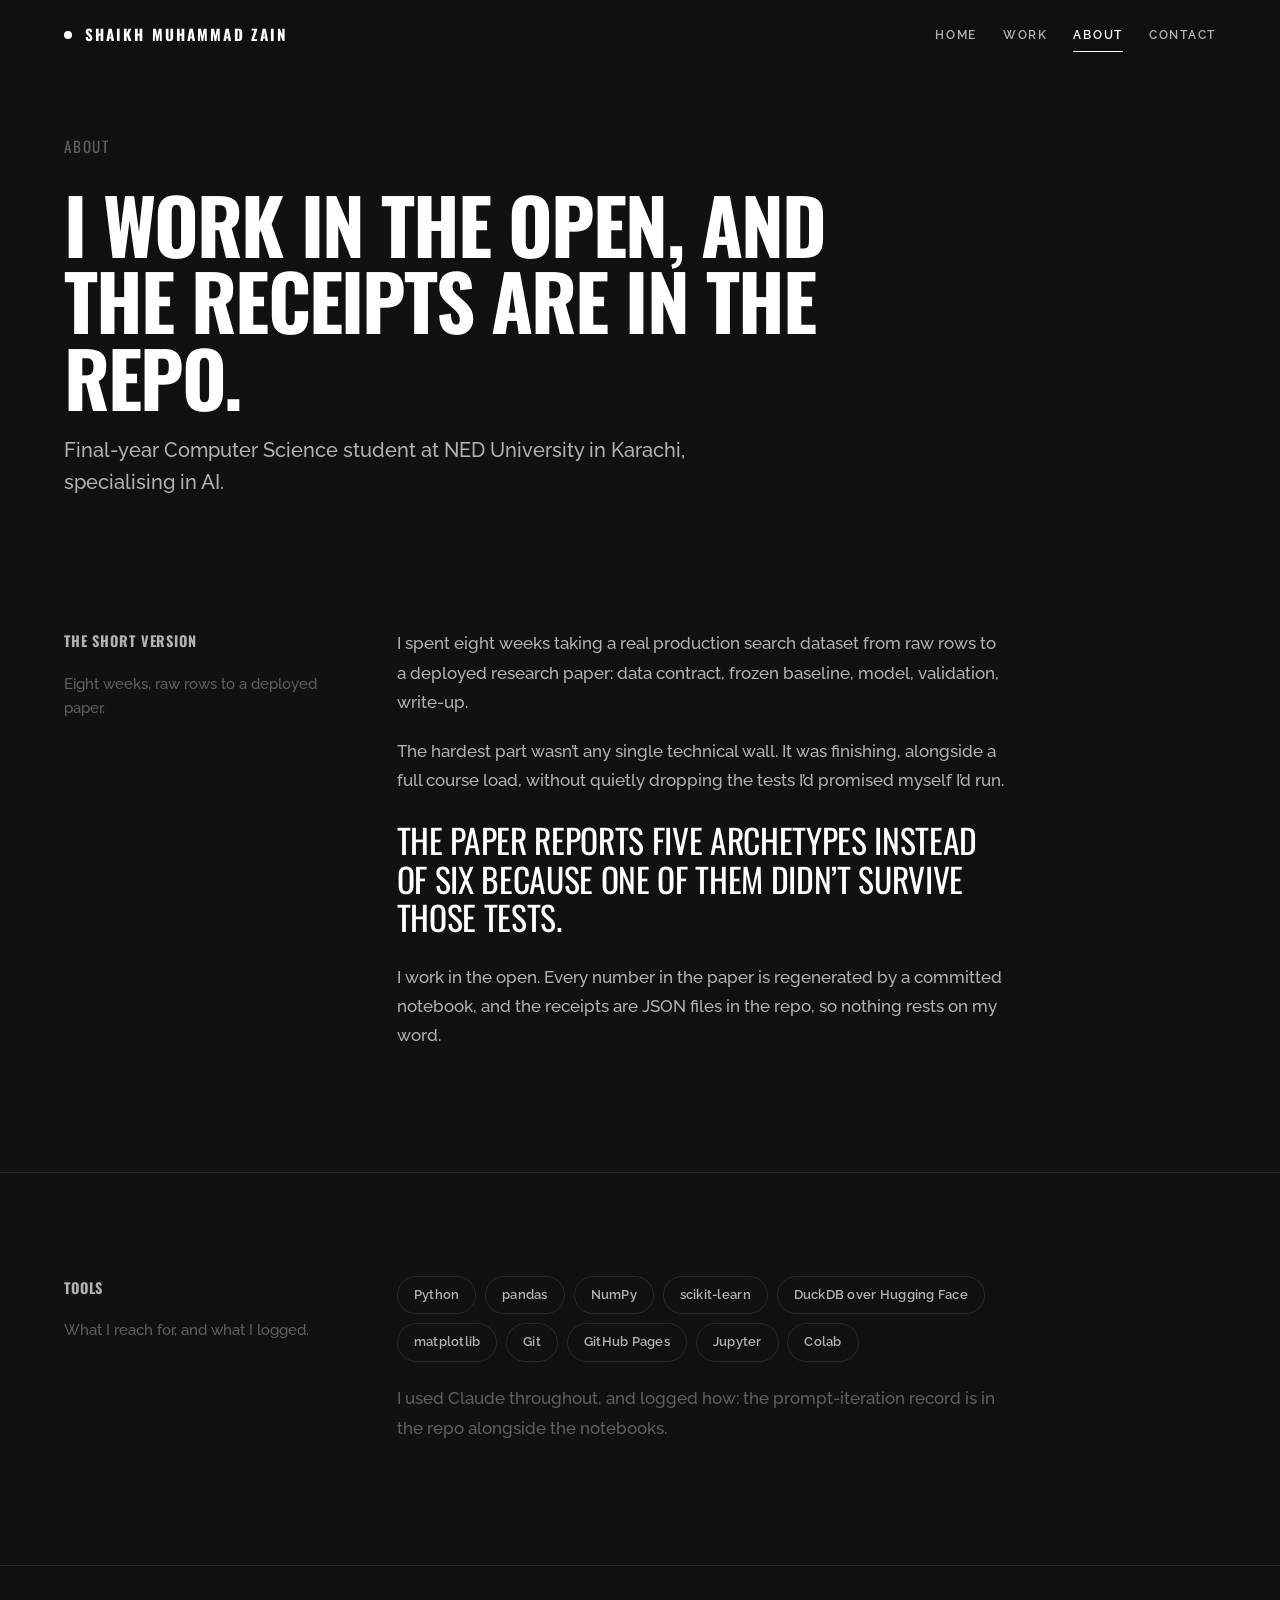
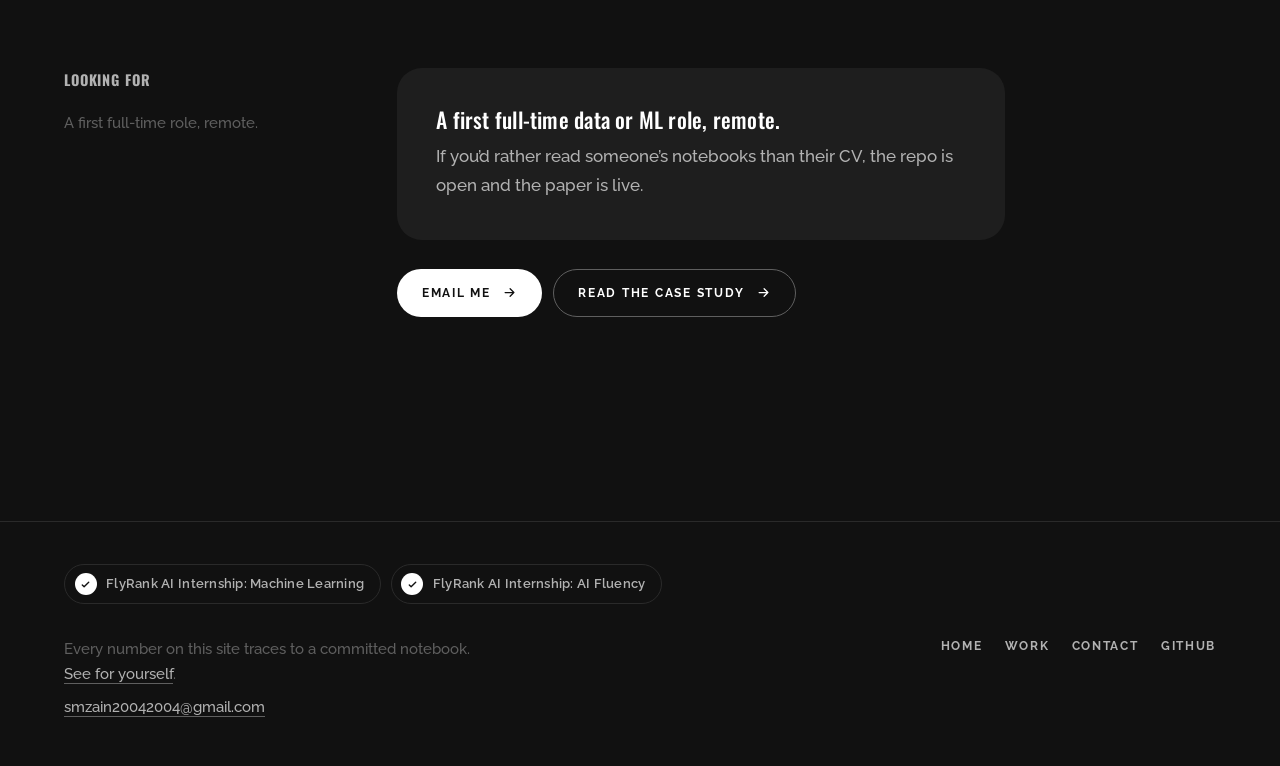
==== commit b8631c34: "Drop the footer credits line It was not part of the original copy and said nothing a visitor needs." ====
--- a/about.html
+++ b/about.html
@@ -158,7 +158,6 @@
         <a href="https://github.com/ZainDev04/Flyrank-ML-Internship">GitHub</a>
       </nav>
     </div>
-    <p class="credits">Shaikh Muhammad Zain, Karachi. Built by hand, no framework.</p>
   </div>
 </footer>
 
--- a/assets/site.css
+++ b/assets/site.css
@@ -380,7 +380,6 @@
   letter-spacing:.14em;text-transform:uppercase;
 }
 .foot-links a:hover{color:var(--fg)}
-.credits{margin-top:2rem;font-size:.75rem;color:var(--fg-3);letter-spacing:.04em}
 
 /* ---------- 10. motion --------------------------------------------------- */
 .rv{opacity:0;transform:translateY(14px);transition:opacity .7s var(--ease),transform .7s var(--ease-out)}
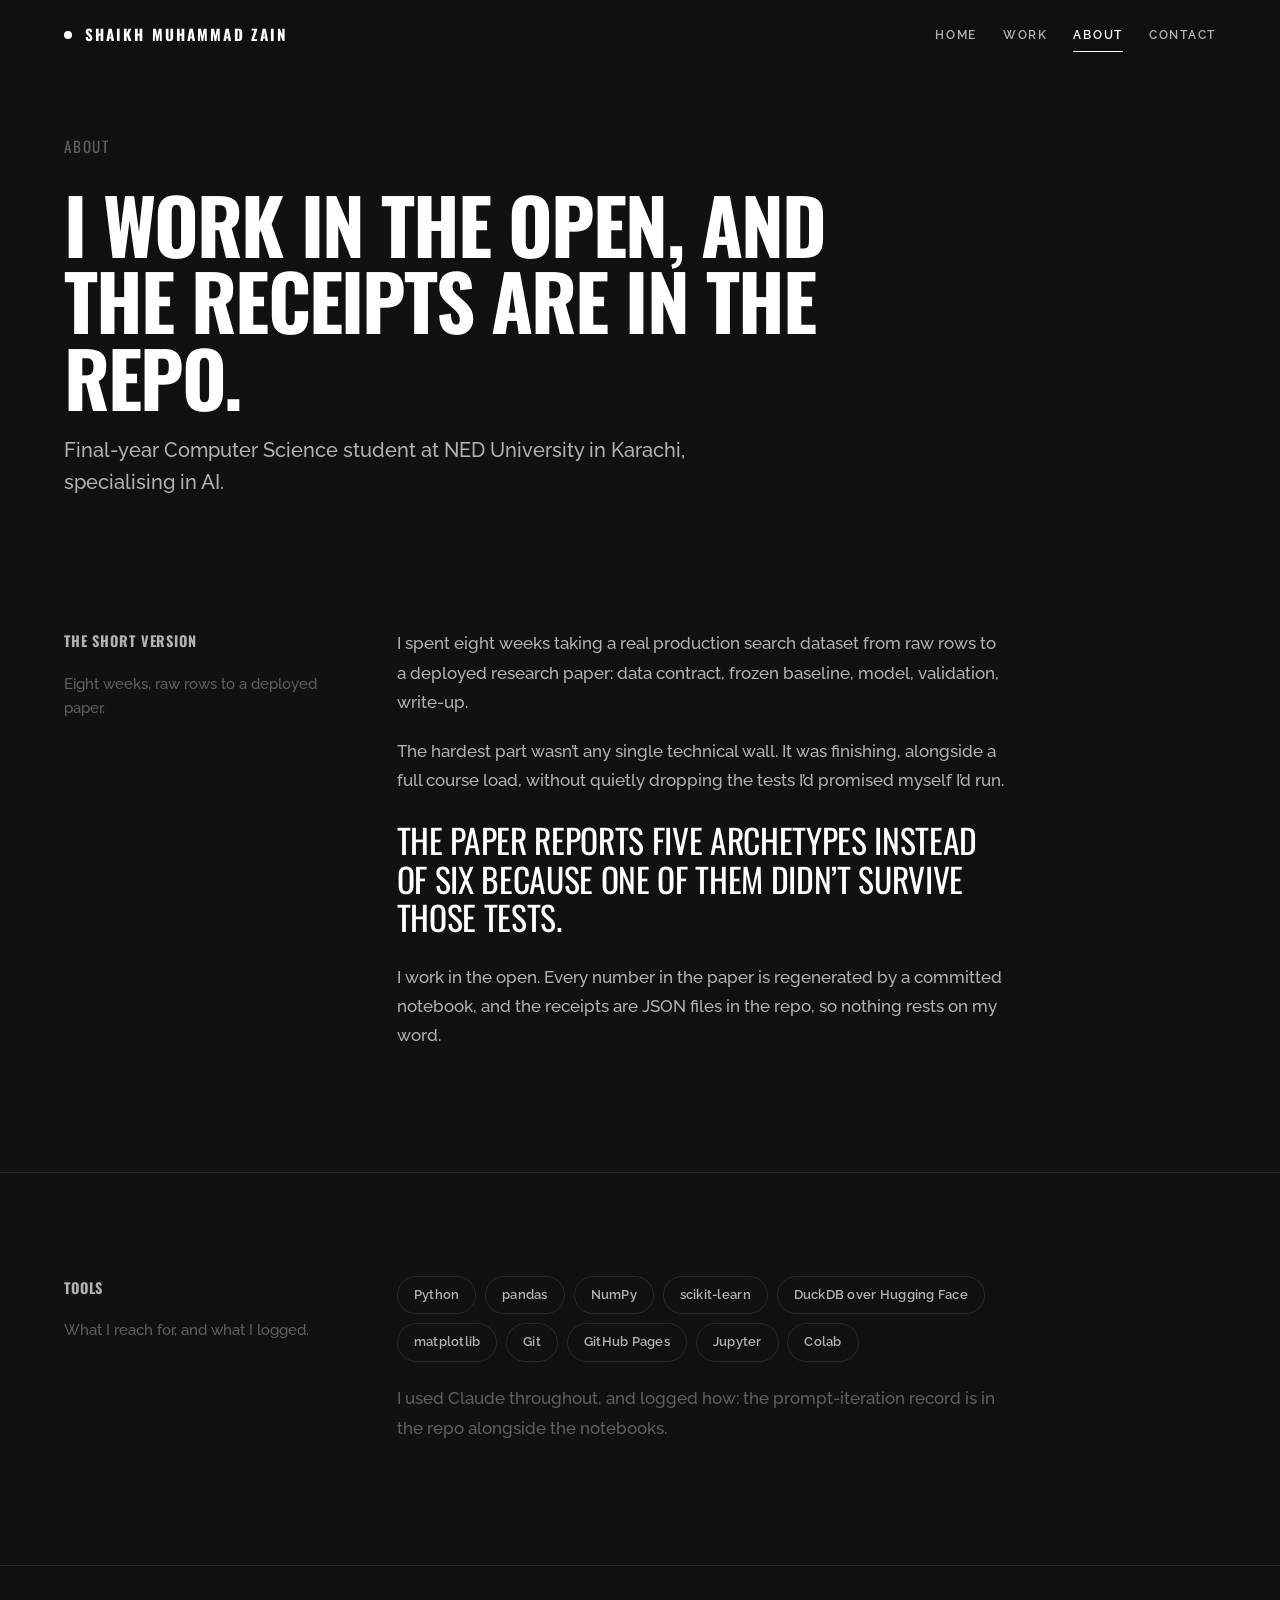
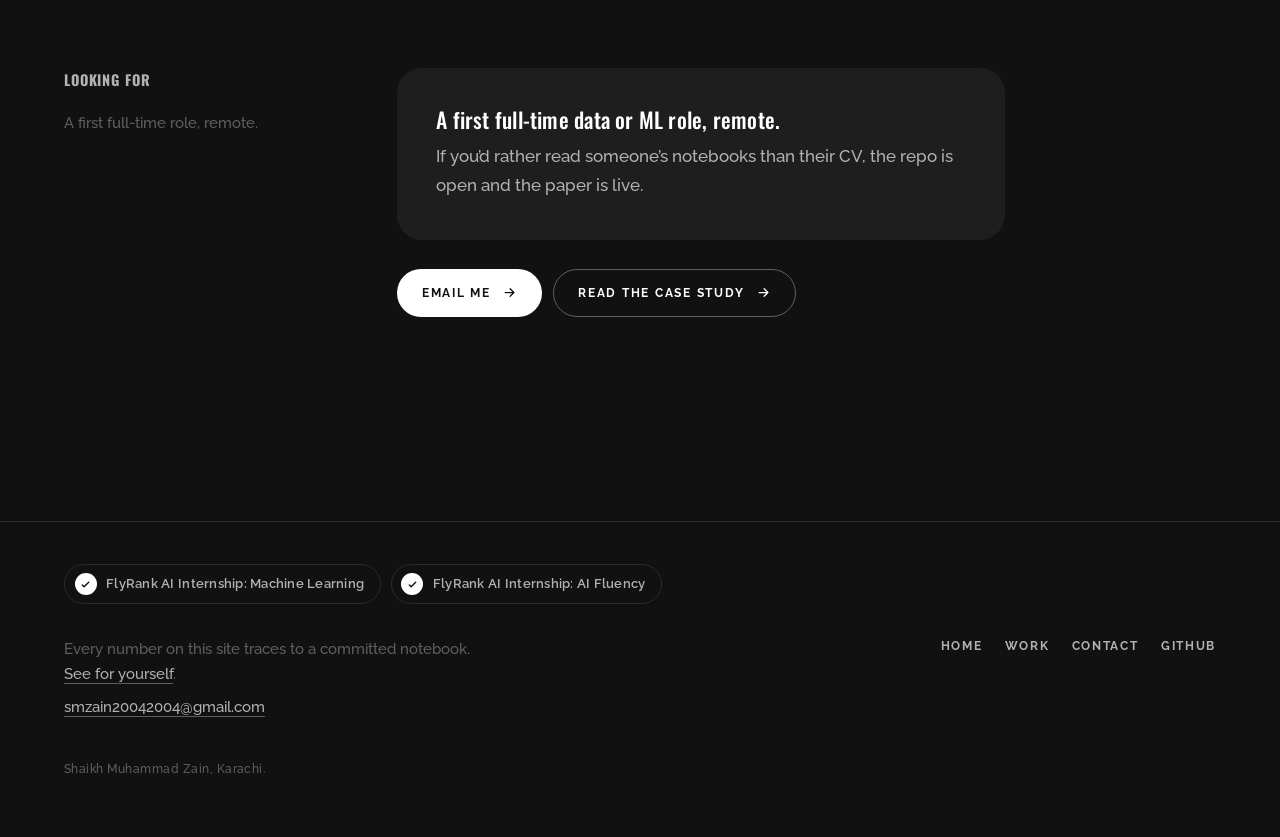
==== commit fc7d1dc9: "Keep the footer credit line, drop only the build note" ====
--- a/about.html
+++ b/about.html
@@ -158,6 +158,7 @@
         <a href="https://github.com/ZainDev04/Flyrank-ML-Internship">GitHub</a>
       </nav>
     </div>
+    <p class="credits">Shaikh Muhammad Zain, Karachi.</p>
   </div>
 </footer>
 
--- a/assets/site.css
+++ b/assets/site.css
@@ -380,6 +380,7 @@
   letter-spacing:.14em;text-transform:uppercase;
 }
 .foot-links a:hover{color:var(--fg)}
+.credits{margin-top:2rem;font-size:.75rem;color:var(--fg-3);letter-spacing:.04em}
 
 /* ---------- 10. motion --------------------------------------------------- */
 .rv{opacity:0;transform:translateY(14px);transition:opacity .7s var(--ease),transform .7s var(--ease-out)}
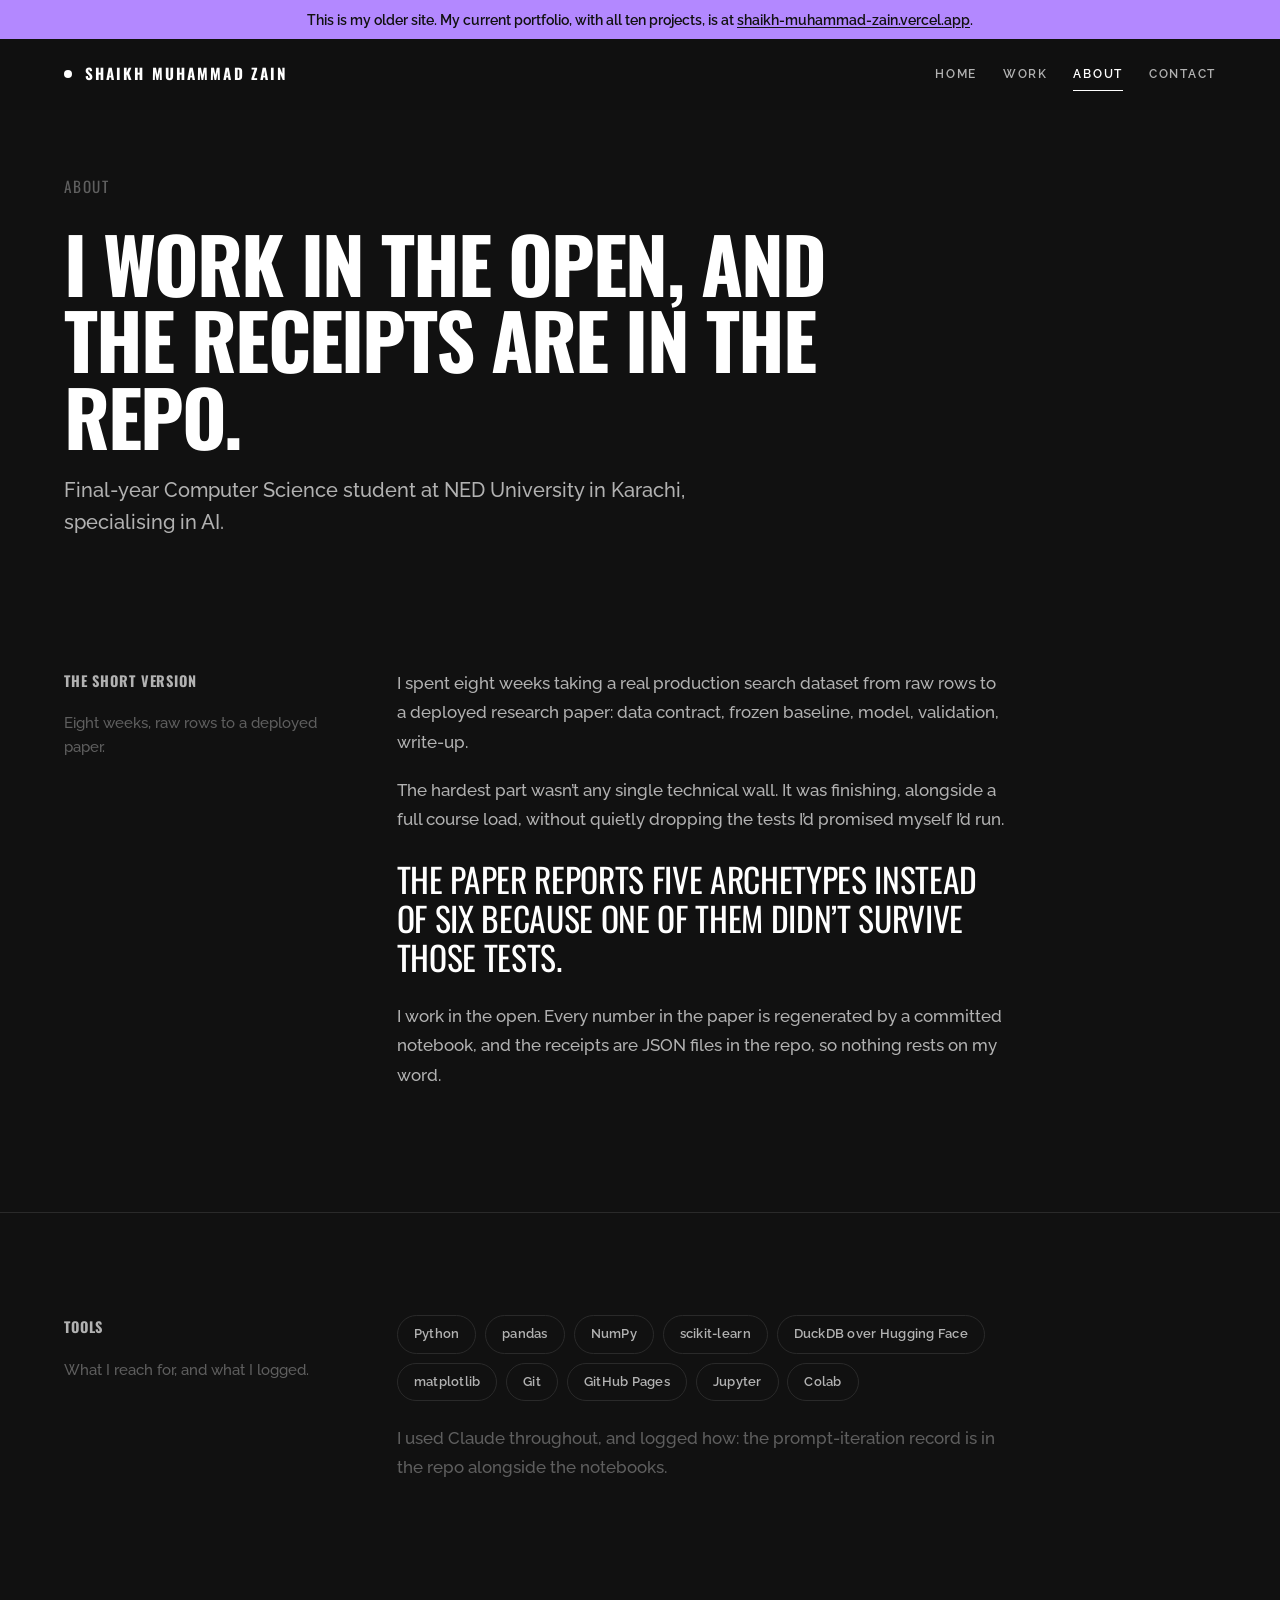
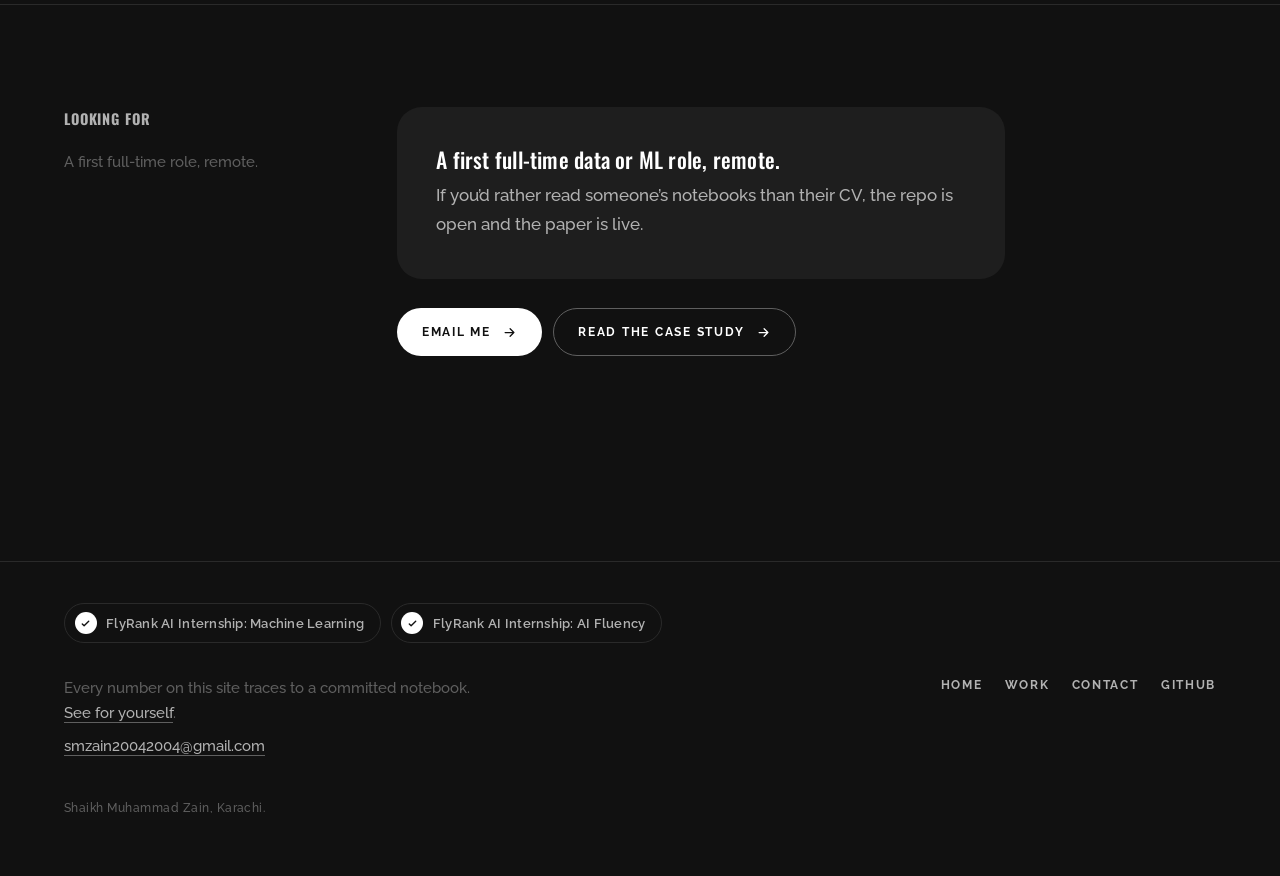
==== commit 81327e28: "Point visitors to the current portfolio" ====
--- a/about.html
+++ b/about.html
@@ -1,8 +1,9 @@
 <!doctype html>
-<html lang="en">
+<html lang="en" class="no-js">
 <head>
 <meta charset="utf-8">
 <meta name="viewport" content="width=device-width,initial-scale=1">
+<script>document.documentElement.className="js";</script>
 <title>About | Shaikh Muhammad Zain</title>
 <meta name="description" content="Final-year Computer Science student at NED University in Karachi, specialising in AI. I work in the open, and the receipts are in the repo.">
 <link rel="canonical" href="https://zaindev04.github.io/about.html">
@@ -24,6 +25,8 @@
 <body>
 
 <a class="skip" href="#main">Skip to content</a>
+
+<p class="moved">This is my older site. My current portfolio, with all ten projects, is at <a href="https://shaikh-muhammad-zain.vercel.app">shaikh-muhammad-zain.vercel.app</a>.</p>
 
 <header class="site">
   <div class="shell bar">
@@ -51,9 +54,9 @@
 <main id="main">
 
   <section class="shell">
-    <p class="kicker">About</p>
-    <h1 class="page">I work in the open, and the receipts are in the repo.</h1>
-    <p class="lede">Final-year Computer Science student at NED University in Karachi,
+    <p class="kicker enter e1">About</p>
+    <h1 class="page enter e2">I work in the open, and the receipts are in the repo.</h1>
+    <p class="lede enter e3">Final-year Computer Science student at NED University in Karachi,
     specialising in AI.</p>
   </section>
 
--- a/assets/site.css
+++ b/assets/site.css
@@ -135,10 +135,13 @@
 .sheet .sheet-foot{margin-top:2rem;color:var(--fg-3);font-size:.85rem}
 .sheet .sheet-foot a{font:inherit;text-transform:none;letter-spacing:0;border:0;padding:0;display:inline;color:var(--fg-2);text-decoration:underline}
 
-@media (max-width:820px){
+@media (max-width:900px){
   nav.primary{display:none}
   .burger{display:grid}
-  .mark{font-size:.8rem;letter-spacing:.12em}
+  .mark{font-size:.8rem;letter-spacing:.12em;white-space:nowrap}
+}
+@media (max-width:400px){
+  .mark{font-size:.7rem;letter-spacing:.08em;gap:.6rem}
 }
 
 /* ---------- 5. type ------------------------------------------------------ */
@@ -263,6 +266,12 @@
 }
 .figure .replay svg{width:13px;height:13px}
 .figure .replay:hover{color:var(--fg);border-color:var(--fg)}
+/* below 900px the pinned button would sit on the last two counts, so it
+   drops into flow under the canvas instead */
+@media (max-width:900px){
+  .figure .frame{display:flex;flex-direction:column}
+  .figure .replay{position:static;align-self:flex-end;margin-top:.9rem}
+}
 .legend{display:flex;flex-wrap:wrap;gap:.5rem 1.4rem;margin:1rem .4rem 0;font-size:.82rem;color:var(--fg-3)}
 .legend span{display:inline-flex;align-items:center;gap:.5rem}
 .legend i{width:8px;height:8px;border-radius:50%;background:var(--fg-3)}
@@ -383,12 +392,23 @@
 .credits{margin-top:2rem;font-size:.75rem;color:var(--fg-3);letter-spacing:.04em}
 
 /* ---------- 10. motion --------------------------------------------------- */
-.rv{opacity:0;transform:translateY(14px);transition:opacity .7s var(--ease),transform .7s var(--ease-out)}
-.rv.in{opacity:1;transform:none}
+/* one entrance for the opening block of each page, then a quiet rise on scroll */
+.js .enter{opacity:0;transform:translateY(16px);animation:rise .8s var(--ease-out) forwards}
+.js .e1{animation-delay:.05s}
+.js .e2{animation-delay:.14s}
+.js .e3{animation-delay:.28s}
+.js .e4{animation-delay:.4s}
+@keyframes rise{to{opacity:1;transform:none}}
+.js .rv{opacity:0;transform:translateY(14px);transition:opacity .7s var(--ease),transform .7s var(--ease-out)}
+.js .rv.in{opacity:1;transform:none}
 @media (prefers-reduced-motion:reduce){
   html{scroll-behavior:auto}
-  .rv{opacity:1;transform:none;transition:none}
+  .js .rv,.js .enter{opacity:1;transform:none;transition:none;animation:none}
   .marquee .track{animation:none}
   .btn:hover,a.ccard:hover{transform:none}
   *{transition-duration:.01ms!important}
 }
+
+/* Notice pointing to the current portfolio */
+.moved{margin:0;padding:.6rem var(--gutter);background:#b388ff;color:#111;font:600 .9rem/1.4 var(--body);text-align:center}
+.moved a{color:#111;text-decoration:underline;text-underline-offset:2px}
